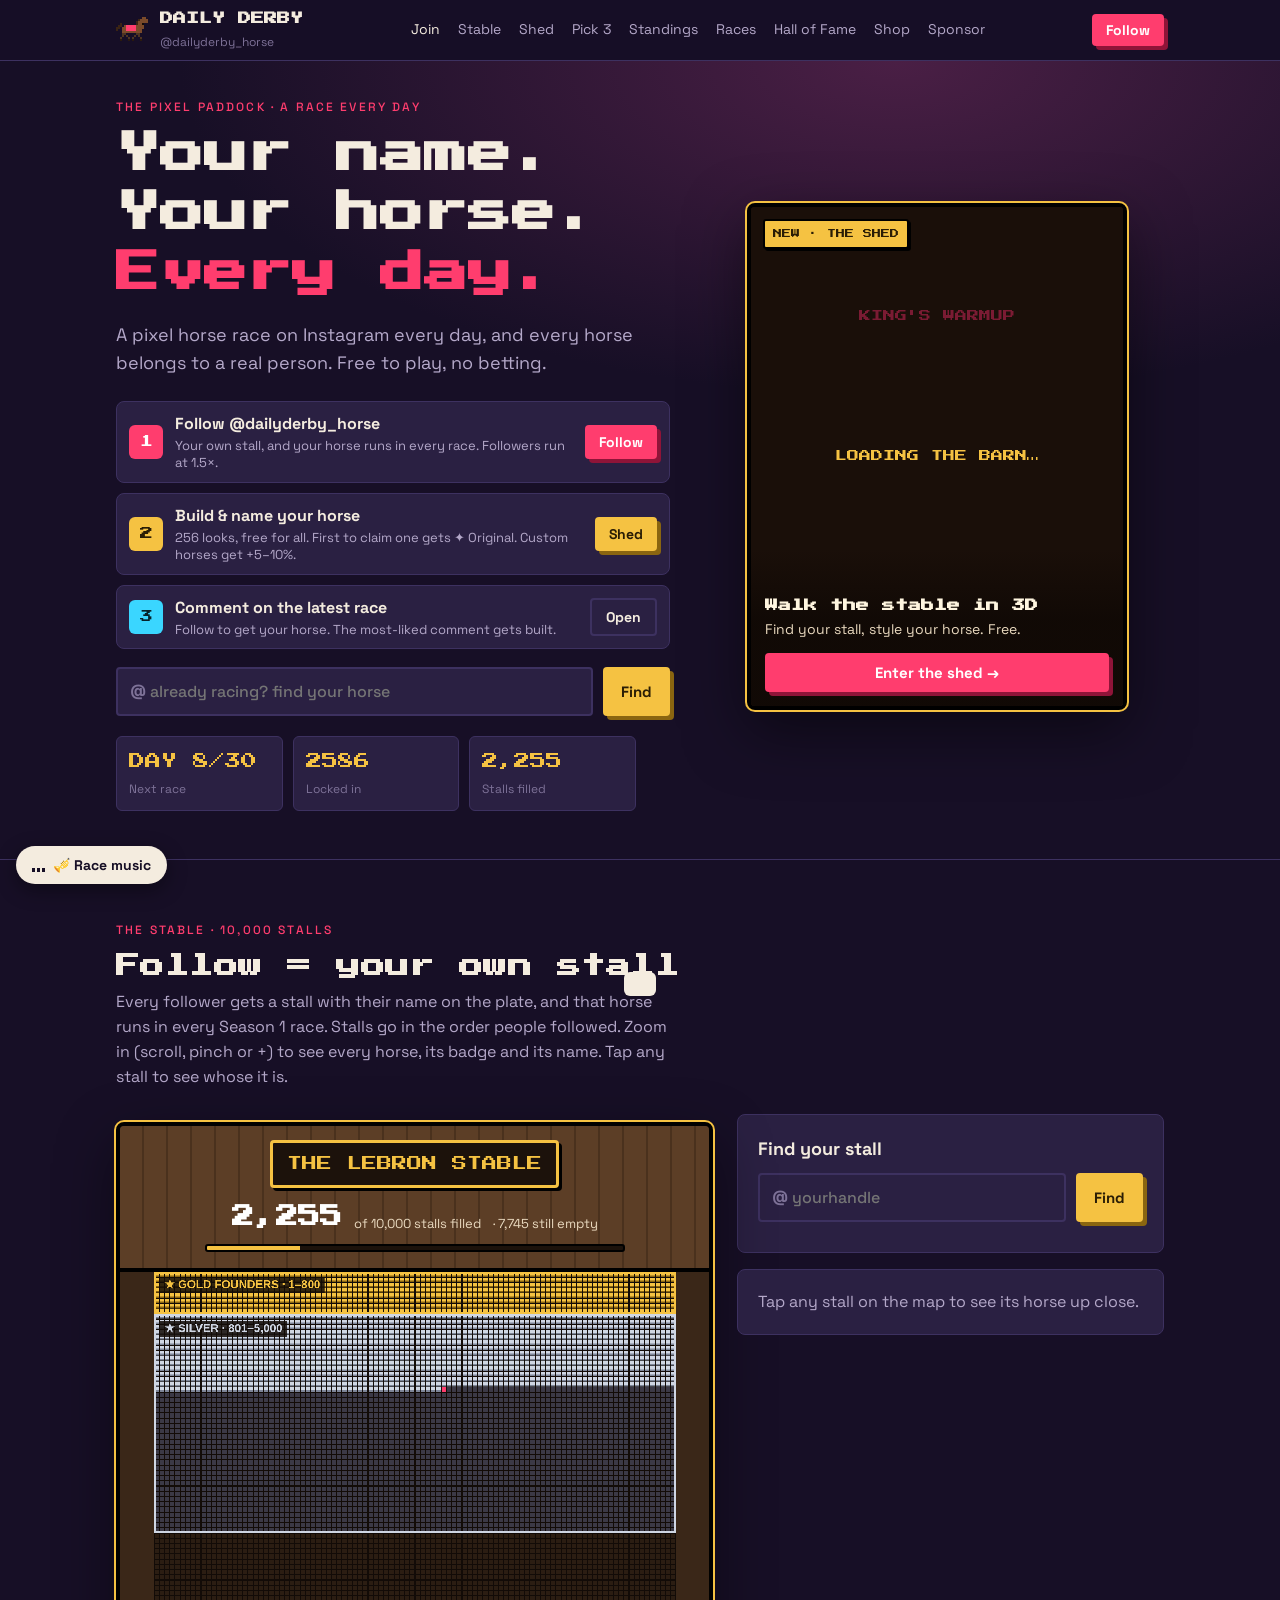
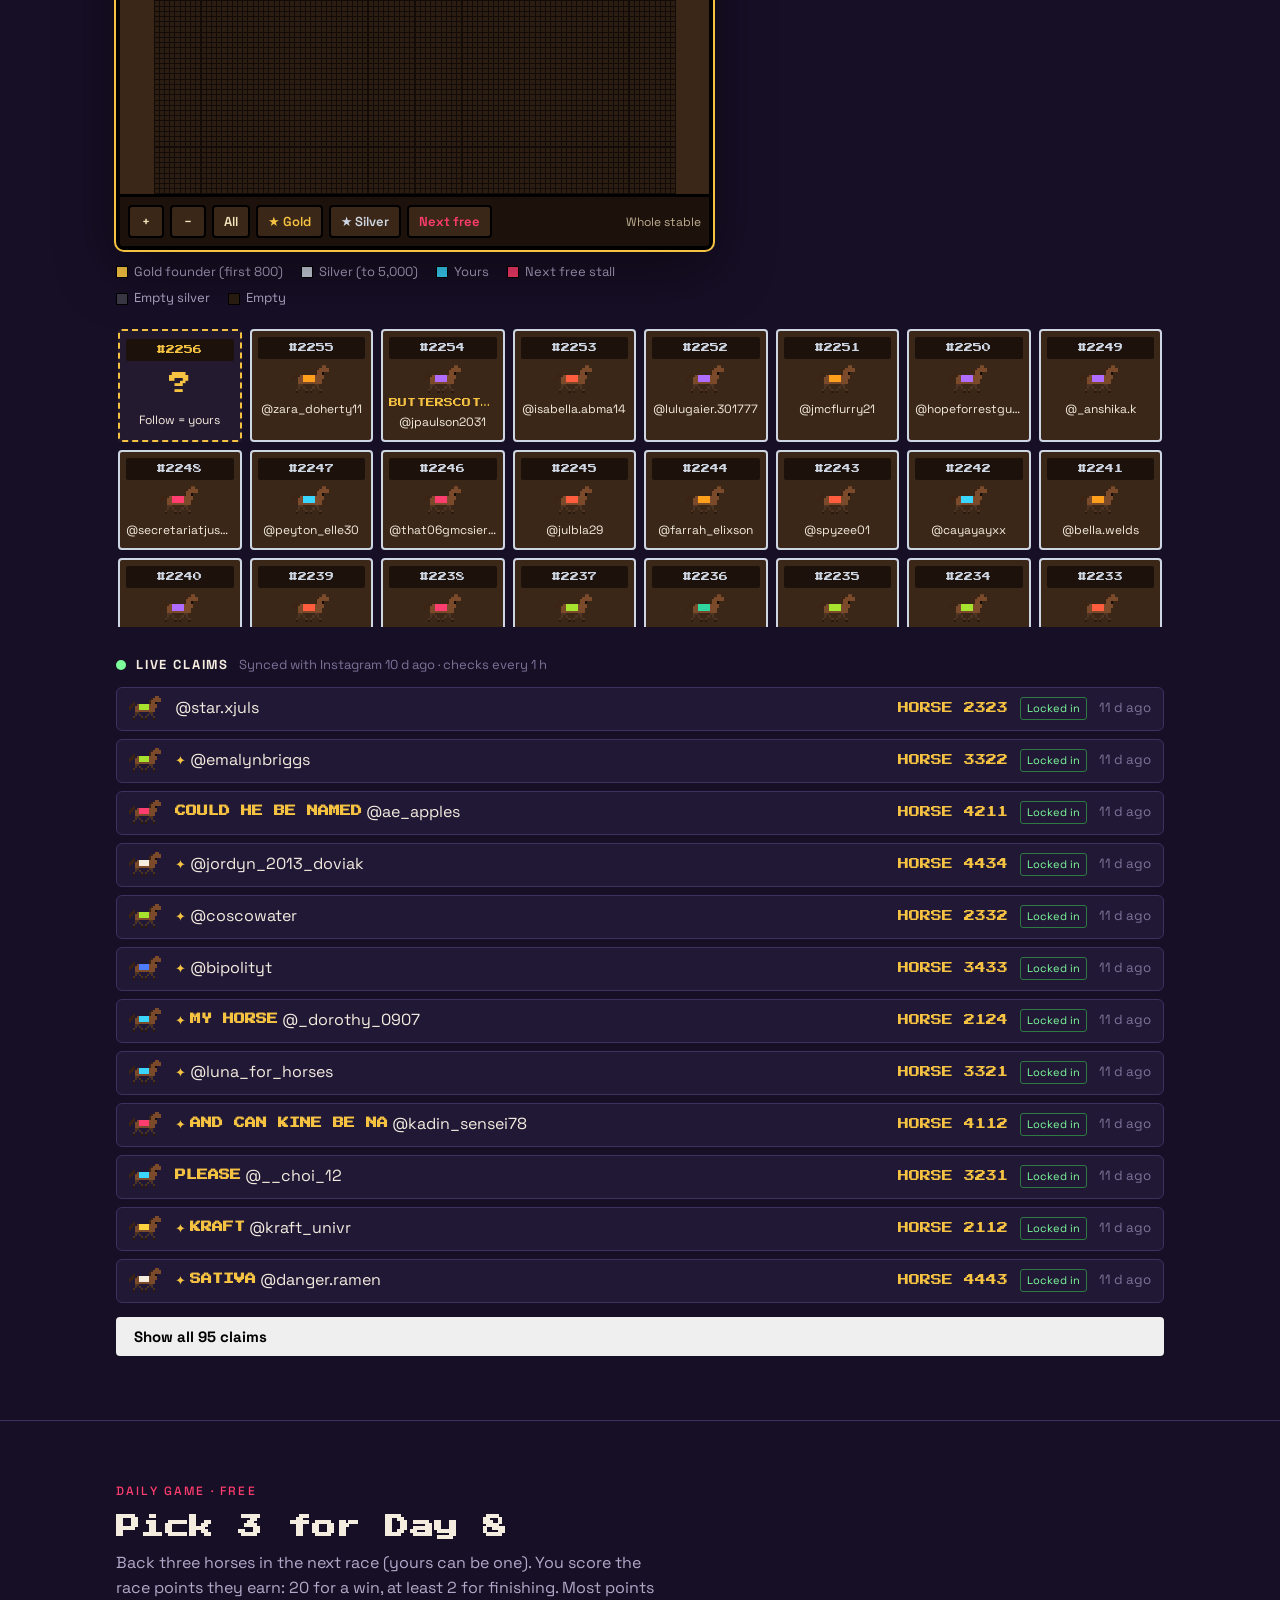
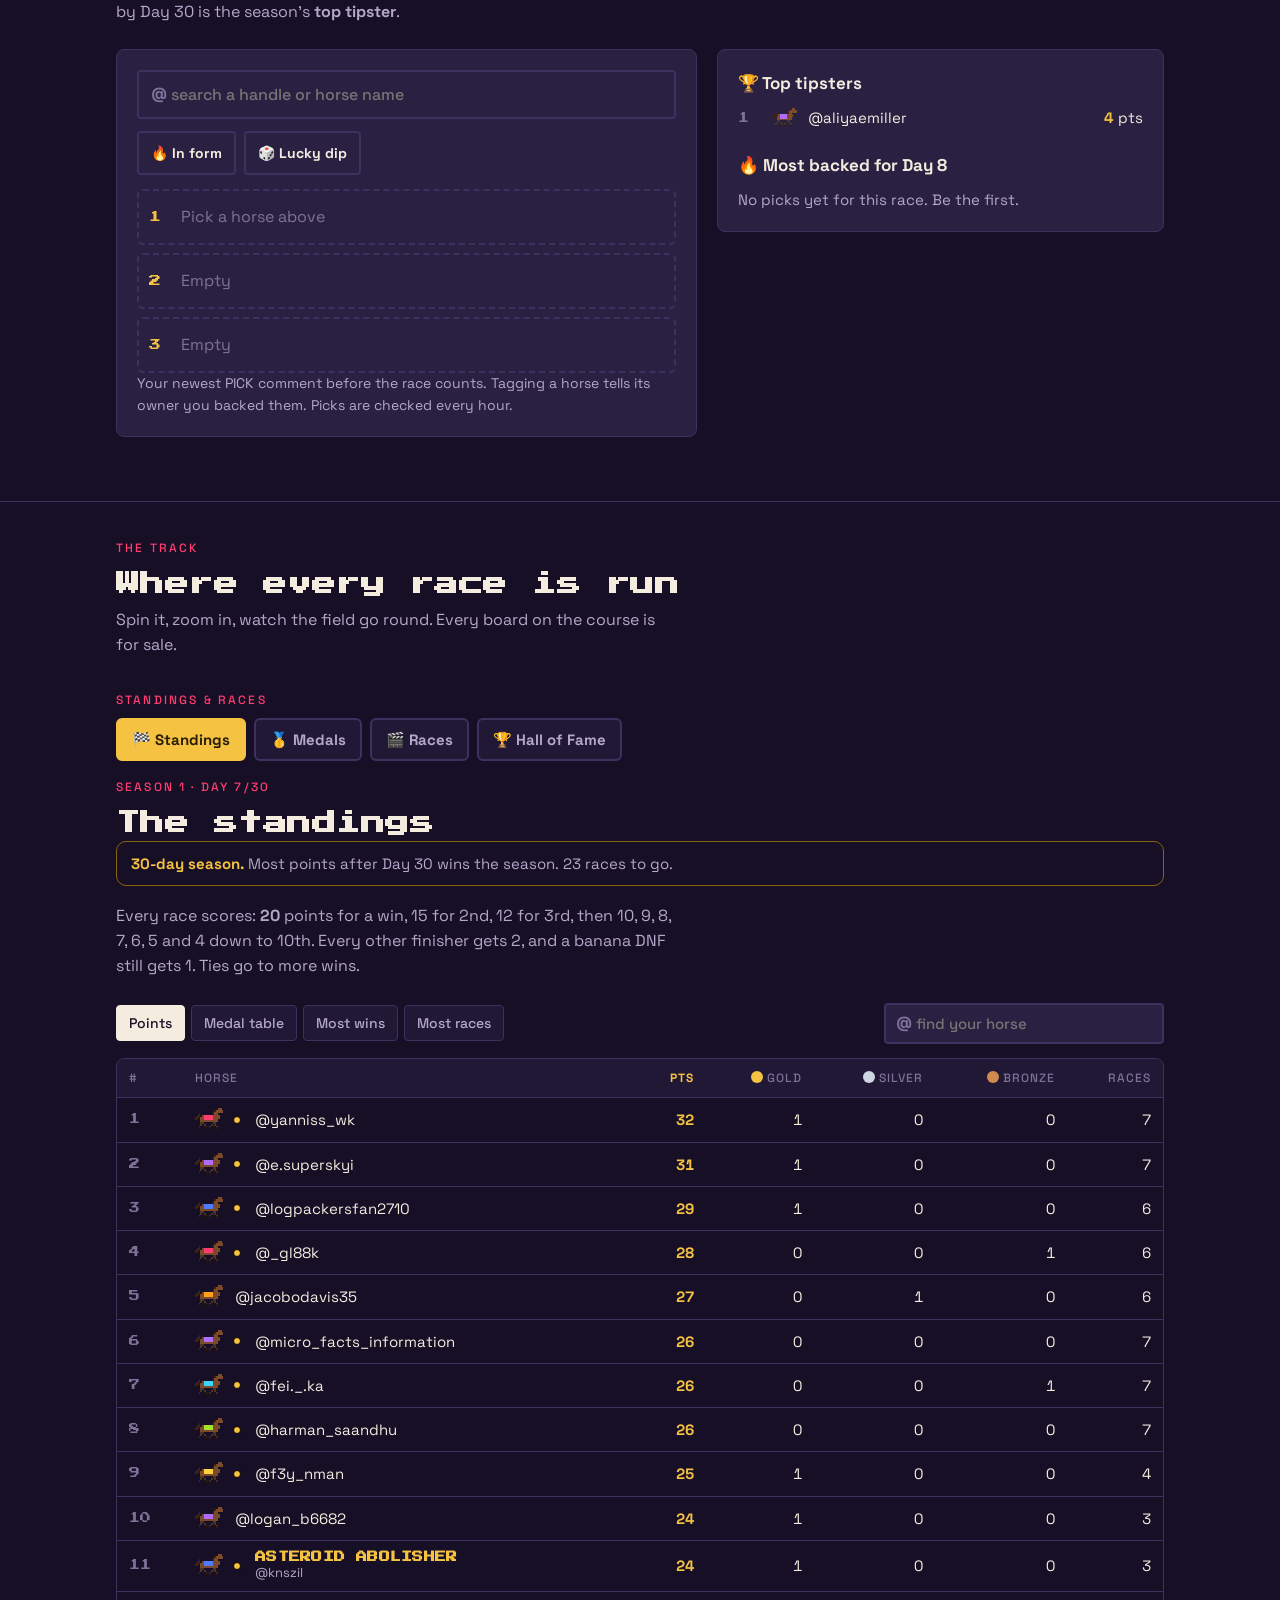
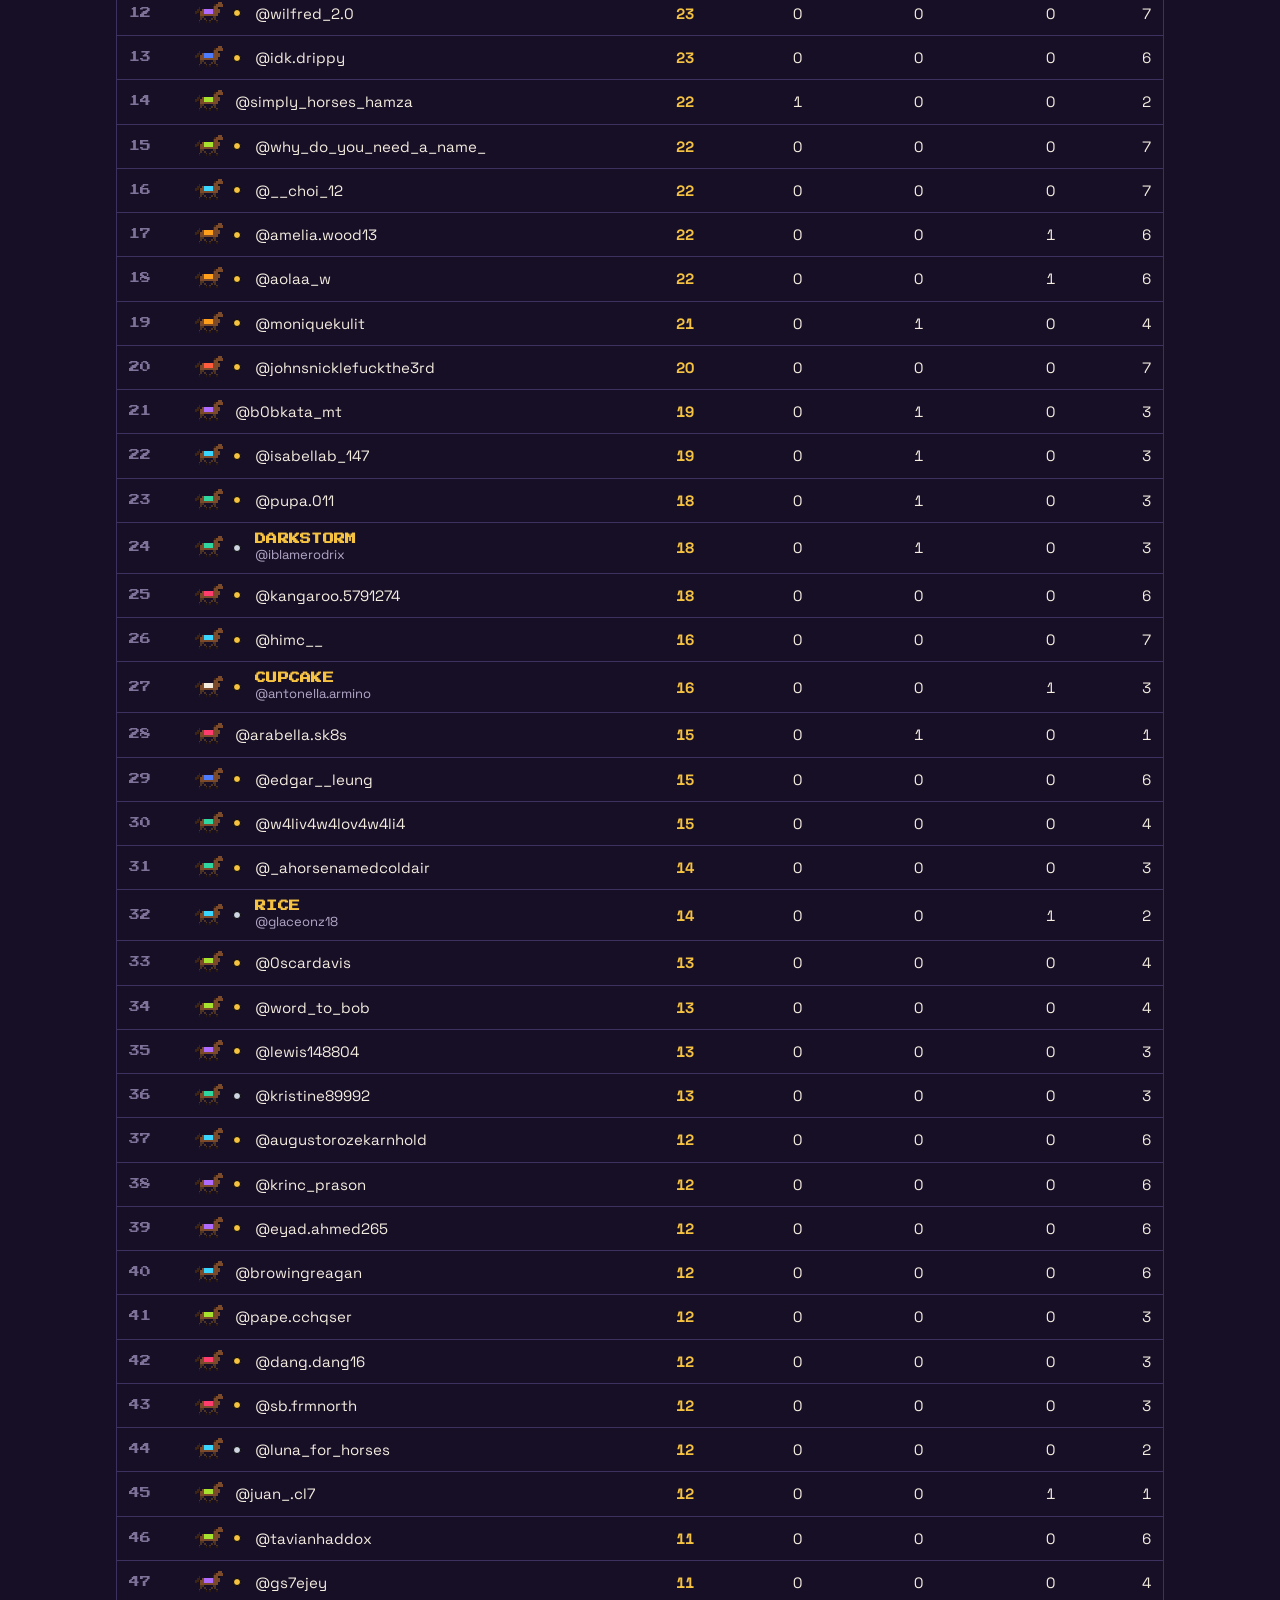
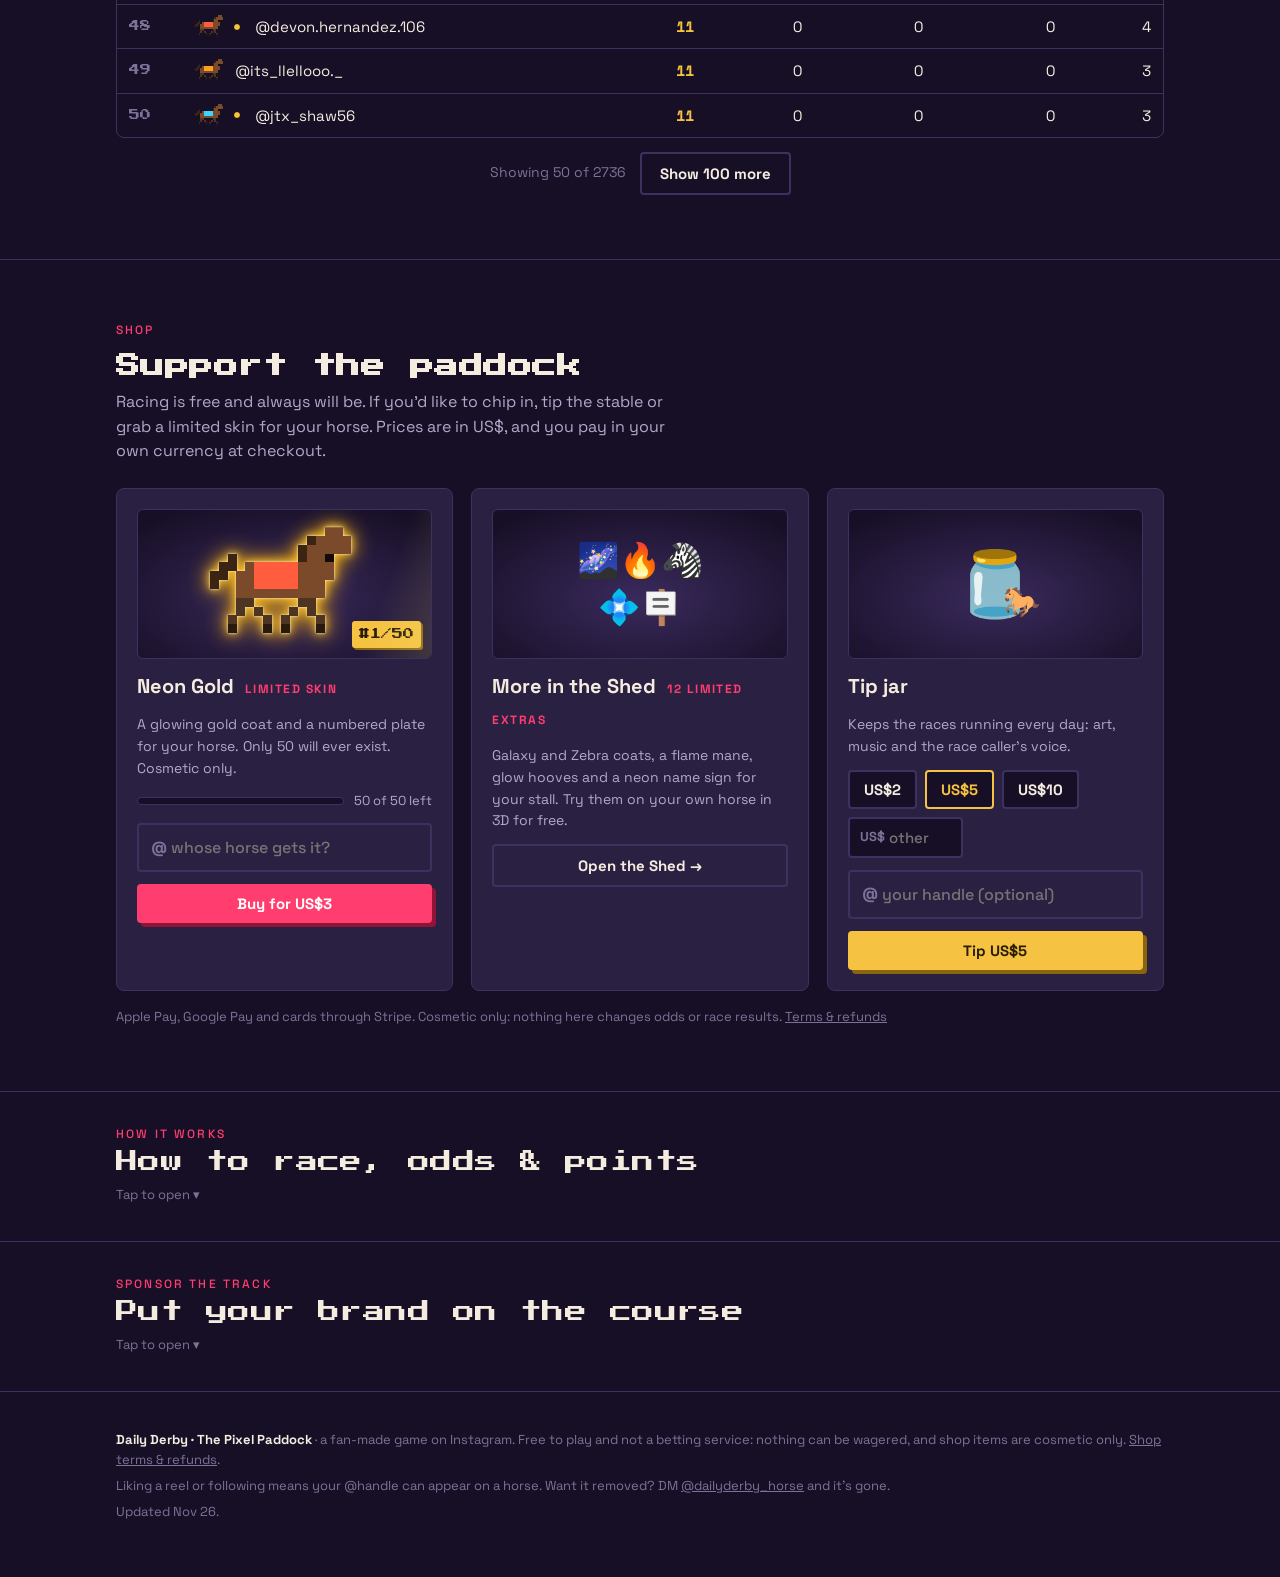
==== index.html @ c5de0ffd "Hero step 3: follow to get your horse, most-liked comment gets built Co-Authored-By: Claude Opus 5.5" ====
<!doctype html>
<html lang="en">
<head>
<meta charset="utf-8">
<meta name="viewport" content="width=device-width, initial-scale=1, viewport-fit=cover">
<title>Daily Derby · The Pixel Paddock</title>
<meta name="description" content="A pixel horse race every day on Instagram. Like the latest reel or follow, and a horse runs with your @name on it. Find your horse, see the rankings and the Hall of Fame.">
<meta property="og:title" content="Daily Derby · The Pixel Paddock">
<meta property="og:description" content="Your name. Your horse. A race every day.">
<meta property="og:type" content="website">
<meta property="og:site_name" content="Daily Derby">
<meta property="og:url" content="https://pixel69paddock.github.io/">
<meta property="og:image" content="https://pixel69paddock.github.io/assets/og-card.jpg">
<meta property="og:image:width" content="1200">
<meta property="og:image:height" content="630">
<meta property="og:image:alt" content="Daily Derby: your name, your horse, every day. A pixel racecourse at dusk.">
<meta name="twitter:card" content="summary_large_image">
<link rel="canonical" href="https://pixel69paddock.github.io/">
<link rel="icon" href="assets/favicon.svg" type="image/svg+xml">
<link rel="apple-touch-icon" href="assets/apple-touch-icon.png">
<meta name="theme-color" content="#170f26">
<link rel="preconnect" href="https://fonts.googleapis.com">
<link rel="preconnect" href="https://fonts.gstatic.com" crossorigin>
<script type="importmap">{"imports":{"three":"https://cdn.jsdelivr.net/npm/three@0.170.0/build/three.module.js","three/addons/":"https://cdn.jsdelivr.net/npm/three@0.170.0/examples/jsm/"}}</script>
<link href="https://fonts.googleapis.com/css2?family=Press+Start+2P&family=Space+Grotesk:wght@400;500;700&display=swap" rel="stylesheet">
<style>
  :root{
    --night:#170f26; --night-2:#211836; --panel:#2a2042; --line:#3d3160;
    --ink:#f4ecdf; --muted:#b4a8c9; --dim:#7e7298;
    --neon:#ff3d6e; --gold:#f5c242; --silver:#cfd6e3; --bronze:#d08a4e;
    --cyan:#3ad6ff; --turf:#2f6b3f; --sand:#c9a26a;
    --px:"Press Start 2P", ui-monospace, monospace;
    --sans:"Space Grotesk", system-ui, -apple-system, Segoe UI, sans-serif;
  }
  *{box-sizing:border-box}
  html{scroll-behavior:smooth}
  body{margin:0;background:var(--night);color:var(--ink);font:16px/1.55 var(--sans);-webkit-font-smoothing:antialiased;overflow-x:hidden}
  img{max-width:100%;height:auto;display:block;image-rendering:pixelated}
  a{color:inherit}
  .wrap{max-width:1080px;margin:0 auto;padding:0 16px}
  .px{font-family:var(--px);letter-spacing:.02em;line-height:1.5}
  h2.px{font-size:clamp(16px,3.6vw,24px);margin:0 0 6px}
  .kicker{font:500 12px/1 var(--sans);letter-spacing:.18em;text-transform:uppercase;color:var(--neon);margin:0 0 12px}
  .sub{color:var(--muted);margin:0 0 24px;max-width:56ch}
  section{padding:64px 0;border-top:1px solid var(--line)}
  .btn{display:inline-flex;align-items:center;gap:8px;border:0;border-radius:4px;padding:12px 18px;font:700 15px/1 var(--sans);text-decoration:none;cursor:pointer;transition:transform .08s, box-shadow .08s}
  .btn:active{transform:translate(2px,2px);box-shadow:none !important}
  .btn-neon{background:var(--neon);color:#fff;box-shadow:4px 4px 0 #8f1438}
  .btn-ghost{background:transparent;color:var(--ink);border:2px solid var(--line)}
  .btn-gold{background:var(--gold);color:#2a1d05;box-shadow:4px 4px 0 #8a6510}
  :focus-visible{outline:3px solid var(--cyan);outline-offset:2px}

  /* header */
  header.top{position:sticky;top:0;z-index:20;background:rgba(23,15,38,.92);backdrop-filter:blur(8px);border-bottom:1px solid var(--line)}
  header.top .wrap{display:flex;align-items:center;justify-content:space-between;height:60px;gap:12px}
  .brand{display:flex;align-items:center;gap:10px;text-decoration:none}
  .brand b{font-family:var(--px);font-size:13px}
  .brand small{display:block;color:var(--dim);font-size:12px}
  nav.links{display:flex;gap:18px;font-size:14px}
  nav.links a{text-decoration:none;color:var(--muted)}
  nav.links a:hover{color:var(--ink)}
  nav.links a[aria-current="true"]{color:var(--ink)}
  section{scroll-margin-top:72px}
  @media (max-width:760px){
    header.top .wrap{flex-wrap:wrap;height:auto;padding-top:8px;row-gap:0}
    header.top .brand{height:44px}
    nav.links{order:3;width:calc(100% + 32px);margin:0 -16px;padding:4px 16px 10px;gap:8px;overflow-x:auto;scrollbar-width:none;-webkit-overflow-scrolling:touch;scroll-padding:0 16px;-webkit-mask-image:linear-gradient(90deg,#000 88%,transparent);mask-image:linear-gradient(90deg,#000 88%,transparent)}
    nav.links::-webkit-scrollbar{display:none}
    nav.links a{flex:none;font-size:13px;font-weight:500;padding:7px 13px;border:1px solid var(--line);border-radius:999px;background:var(--panel);color:var(--muted)}
    nav.links a[aria-current="true"]{background:var(--neon);border-color:var(--neon);color:#fff}
    section{scroll-margin-top:112px}
  }

  /* hero */
  .hero{padding:40px 0 56px;border-top:0;background:radial-gradient(80% 60% at 70% 0%,#4a1f45 0%,transparent 70%)}
  .hero .grid{display:grid;grid-template-columns:1.1fr .9fr;gap:40px;align-items:center}
  @media (max-width:820px){.hero .grid{grid-template-columns:1fr}}
  .hero h1{font-family:var(--px);font-size:clamp(24px,5.4vw,44px);line-height:1.35;margin:0 0 18px}
  .hero h1 em{font-style:normal;color:var(--neon)}
  .hero p.lede{font-size:18px;color:var(--muted);max-width:44ch;margin:0 0 24px}
  .cta-row{display:flex;flex-wrap:wrap;gap:12px}
  .status{display:grid;grid-template-columns:repeat(3,1fr);gap:10px;margin-top:28px;max-width:520px}
  .stat{background:var(--panel);border:1px solid var(--line);border-radius:6px;padding:12px}
  .stat .v{font-family:var(--px);font-size:16px;color:var(--gold)}
  .stat .k{font-size:12px;color:var(--dim);margin-top:6px}
  .hero-art{position:relative;border:4px solid #000;border-radius:8px;overflow:hidden;box-shadow:0 0 0 2px var(--neon),0 20px 60px rgba(0,0,0,.5);max-width:380px;justify-self:center;width:100%;aspect-ratio:3/4}
  .hero-art .scene{position:absolute;left:0;top:-16%;width:100%;aspect-ratio:9/16}
  .hero-art img{width:100%;height:100%}
  .hero-art .board{position:absolute;left:26.4%;top:19%;width:47.2%;height:5.7%;display:flex;align-items:center;justify-content:center;font-family:var(--px);font-size:clamp(8px,1.3vw,12px);color:#7a1b33;text-align:center;padding:0 4px}
  @media (max-width:820px){.hero-art{max-width:340px}}
  /* hero: live 3D shed card (shed.html?embed=1 in an iframe; the whole card is the link) */
  .hero-shed{display:block;text-decoration:none;color:var(--ink);background:#1a0f09;box-shadow:0 0 0 2px var(--gold),0 20px 60px rgba(0,0,0,.5)}
  .hero-shed iframe{position:absolute;inset:0;width:100%;height:100%;border:0;pointer-events:none;display:block;opacity:0;transition:opacity .6s}
  .hero-shed iframe.on{opacity:1}
  .hero-shed .hs-poster{position:absolute;inset:0;width:100%;height:100%;object-fit:cover;display:block}
  .hero-shed .hs-chip{position:absolute;left:12px;top:12px;background:var(--gold);color:#2a1d05;font-family:var(--px);font-size:9px;padding:6px 8px;border:2px solid #000;border-radius:3px;box-shadow:2px 2px 0 #000}
  .hero-shed .hs-foot{position:absolute;left:0;right:0;bottom:0;padding:48px 14px 14px;background:linear-gradient(transparent,rgba(16,9,5,.92) 45%);display:flex;flex-direction:column;gap:4px}
  .hero-shed .hs-foot b{font-family:var(--px);font-size:13px;line-height:1.4;color:#fff6e0}
  .hero-shed .hs-foot small{color:#e9d9bf;font-size:14px}
  .hero-shed .hs-foot .btn{margin-top:8px;justify-content:center}
  .hero-shed:hover .hs-foot .btn{filter:brightness(1.1)}
  @media (max-width:820px){
    .hero .grid{gap:0}
    .hero .grid > div:first-child{display:contents}
    .hero .grid > div:first-child > *{order:3}
    .hero .grid > div:first-child > .kicker,.hero .grid > div:first-child > h1,.hero .grid > div:first-child > .lede{order:1}
    .hero-shed{order:2;margin:0 auto 24px;aspect-ratio:4/5}
  }

  /* pick 3 */
  .pk-grid{display:grid;grid-template-columns:minmax(0,1.3fr) minmax(0,1fr);gap:20px;align-items:start}
  @media (max-width:820px){.pk-grid{grid-template-columns:minmax(0,1fr)}}
  .pk-sugg{display:grid;grid-template-columns:minmax(0,1fr);gap:6px;margin-top:10px}
  .pk-sugg:empty{display:none}
  .pk-opt{display:flex;align-items:center;gap:10px;width:100%;text-align:left;background:var(--night-2);border:1px solid var(--line);border-radius:6px;padding:8px 10px;color:var(--ink);font:500 15px var(--sans);cursor:pointer;min-height:48px}
  .pk-opt:hover,.pk-opt:focus-visible{border-color:var(--cyan);outline:none}
  .pk-opt .nm{flex:1;min-width:0;display:flex;flex-direction:column;overflow:hidden}
  .pk-opt .nm b{font-family:var(--px);font-size:11px;color:var(--gold);white-space:nowrap;overflow:hidden;text-overflow:ellipsis}
  .pk-opt .nm small,.pk-opt .nm span{white-space:nowrap;overflow:hidden;text-overflow:ellipsis}
  .pk-opt .pts{color:var(--muted);font-size:13px;white-space:nowrap}
  .pk-quick{display:flex;flex-wrap:wrap;gap:8px;margin:12px 0 4px}
  .pk-quick .btn{padding:10px 12px;font-size:14px;min-height:44px}
  .pk-quick [hidden]{display:none}
  .pk-slots{list-style:none;padding:0;margin:14px 0 0;display:grid;grid-template-columns:minmax(0,1fr);gap:8px}
  .pk-slot{display:flex;align-items:center;gap:10px;border:2px dashed var(--line);border-radius:6px;padding:8px 10px;min-height:56px;color:var(--dim)}
  .pk-slot.full{border-style:solid;border-color:var(--gold);color:var(--ink);background:rgba(245,194,66,.06)}
  .pk-slot .n{font-family:var(--px);font-size:12px;color:var(--gold);width:22px}
  .pk-slot .nm{flex:1;min-width:0;overflow:hidden;text-overflow:ellipsis;white-space:nowrap}
  .pk-slot .x{background:none;border:0;color:var(--muted);font-size:22px;cursor:pointer;width:44px;height:44px}
  .pk-out{margin-top:16px}
  .pk-out[hidden],.pk-mine[hidden]{display:none}
  .pk-code{font-family:var(--px);font-size:13px;line-height:1.8;color:var(--ink);background:var(--night);border:2px solid var(--gold);border-radius:6px;padding:12px;margin:8px 0 12px;overflow-wrap:anywhere}
  .pk-rules{margin-top:16px;font-size:13px}
  .pk-mine{margin-top:10px;color:var(--gold)}
  .pk-board h3{margin:0 0 10px;font-size:17px}
  .pk-board h3 + .pk-list + h3{margin-top:22px}
  .pk-list{list-style:none;padding:0;margin:0;display:grid;grid-template-columns:minmax(0,1fr);gap:6px}
  .pk-list li{display:flex;align-items:center;gap:10px;font-size:15px}
  .pk-list li .r{font-family:var(--px);font-size:11px;color:var(--dim);width:24px}
  .pk-list li .nm{flex:1;min-width:0;overflow:hidden;text-overflow:ellipsis;white-space:nowrap}
  .pk-list li b{color:var(--gold)}
  .pk-list .none{color:var(--muted)}
  /* find */
  .finder{display:flex;gap:10px;max-width:560px}
  .finder .field{flex:1;display:flex;align-items:center;background:var(--panel);border:2px solid var(--line);border-radius:4px;padding:0 12px}
  .finder .field span{color:var(--dim);font-weight:700}
  .finder input{flex:1;min-width:0;background:transparent;border:0;color:var(--ink);font:500 16px var(--sans);padding:12px 4px;outline:none}
  .finder .field:focus-within{border-color:var(--cyan)}
  #findResult{margin-top:20px}
  .card{background:var(--panel);border:1px solid var(--line);border-radius:8px;padding:20px}
  .horse-card{display:grid;grid-template-columns:auto 1fr;gap:20px;align-items:center;max-width:640px}
  .horse-card h3{margin:0 0 4px;font-size:20px}
  .share-row{display:flex;flex-wrap:wrap;gap:10px;margin-top:14px}
  .share-row .btn{padding:10px 14px;font-size:14px;min-height:44px}
  /* horse builder */
  .builder{display:grid;grid-template-columns:minmax(0,.9fr) minmax(0,1.1fr);gap:28px;align-items:start}
  @media (max-width:820px){.builder{grid-template-columns:1fr}}
  .stall{background:linear-gradient(#2a2042,#211836);border:1px solid var(--line);border-radius:8px;padding:24px;text-align:center;position:sticky;top:76px}
  @media (max-width:820px){.stall{position:static}}
  .stall .pen{background:repeating-linear-gradient(90deg,#3a2c1c 0 6px,#33261a 6px 12px);border:4px solid #5a4126;border-radius:4px;padding:22px 10px 10px;display:flex;justify-content:center}
  .stall .pen svg{width:min(240px,70%);height:auto}
  .code{font-family:var(--px);font-size:clamp(16px,4vw,22px);margin:18px 0 4px;color:var(--gold)}
  .code-note{color:var(--muted);font-size:14px;margin:0}
  .taken-note{font-size:14px;margin:8px 0 0;min-height:1.4em}
  .part{margin:0 0 18px}
  .part h3{font:700 13px/1 var(--sans);letter-spacing:.14em;text-transform:uppercase;color:var(--muted);margin:0 0 10px}
  .opts{display:grid;grid-template-columns:repeat(4,minmax(0,1fr));gap:8px}
  .opt{display:flex;flex-direction:column;align-items:center;gap:6px;background:var(--night-2);border:2px solid var(--line);border-radius:6px;padding:10px 4px;color:var(--ink);font:500 13px/1.2 var(--sans);cursor:pointer}
  .opt[aria-pressed="true"]{border-color:var(--gold);box-shadow:0 0 0 2px rgba(245,194,66,.25)}
  .opt .sw{width:28px;height:28px;border-radius:4px;border:2px solid #120b06;display:block}
  .builder .finder{margin:0 0 20px}
  .save-row{display:flex;flex-wrap:wrap;gap:12px;align-items:center;margin-top:8px}
  .claim{margin-top:18px;display:none}
  .claim.show{display:block}
  .claim ol{margin:10px 0 0;padding-left:20px;color:var(--muted)}
  .claim li{margin:6px 0}
  .claim b.c{font-family:var(--px);font-size:13px;color:var(--gold)}
  .live{margin-top:28px}
  .live-head{display:flex;flex-wrap:wrap;align-items:center;gap:10px;margin:0 0 12px}
  .live-head h3{font:700 13px/1 var(--sans);letter-spacing:.14em;text-transform:uppercase;margin:0}
  .dot{width:10px;height:10px;border-radius:50%;background:#7dff9c;box-shadow:0 0 0 0 rgba(125,255,156,.6);animation:pulse 2s infinite}
  @keyframes pulse{0%{box-shadow:0 0 0 0 rgba(125,255,156,.6)}70%{box-shadow:0 0 0 10px rgba(125,255,156,0)}100%{box-shadow:0 0 0 0 rgba(125,255,156,0)}}
  @media (prefers-reduced-motion:reduce){.dot{animation:none}}
  .live-head small{color:var(--dim);font-size:13px}
  .feed{display:grid;gap:8px}
  .claim-row{display:flex;align-items:center;gap:12px;background:var(--night-2);border:1px solid var(--line);border-radius:6px;padding:8px 12px;min-width:0}
  .claim-row .who{flex:1;min-width:0;overflow:hidden;text-overflow:ellipsis;white-space:nowrap}
  .claim-row .code{font-family:var(--px);font-size:11px;color:var(--gold);margin:0;white-space:nowrap}
  .claim-row small{color:var(--dim);white-space:nowrap}
  .tag-s{font-size:11px;padding:2px 6px;border-radius:3px;border:1px solid var(--line);color:var(--muted);white-space:nowrap}
  .tag-s.ok{color:#7dff9c;border-color:#2f7a43}
  .tag-s.no{color:var(--neon);border-color:#8f1438}
  .mine{margin:0 0 14px;padding:14px;border-radius:6px;border:1px solid var(--line);background:var(--night-2);display:none;gap:14px;align-items:center}
  .mine.show{display:flex}
  .mine svg{flex:none;width:84px;height:auto}
  .mine .txt{min-width:0}
  .mine small{display:block;color:var(--dim);margin-top:4px}
  .mine.flash{animation:flash .9s ease-out}
  @keyframes flash{from{border-color:var(--gold);box-shadow:0 0 0 3px rgba(245,194,66,.35)}to{border-color:var(--line);box-shadow:none}}
  @media (max-width:520px){.claim-row small.when{display:none}}
  .btn[disabled]{opacity:.45;cursor:not-allowed;box-shadow:none}
  .medal-days{display:flex;flex-wrap:wrap;gap:6px;margin-top:4px}
  .medal-days span{font-size:12px;color:var(--muted);white-space:nowrap}
  td.tot{font-weight:700}
  td.pts,th.pts{color:var(--gold);font-weight:700}
  .chips{display:flex;flex-wrap:wrap;gap:8px;margin-top:10px}
  .chip{font-size:12px;padding:4px 8px;border-radius:3px;background:var(--night-2);border:1px solid var(--line);color:var(--muted)}
  .chip.debut{color:var(--cyan);border-color:var(--cyan)}
  .chip.in{color:#7dff9c;border-color:#2f7a43}
  .empty{color:var(--muted);border:2px dashed var(--line);border-radius:8px;padding:20px;max-width:640px}
  .empty strong{color:var(--ink)}

  /* leaderboard */
  .tabs{display:flex;gap:6px;margin-bottom:14px;flex-wrap:wrap}
  .tab{background:var(--night-2);border:1px solid var(--line);color:var(--muted);padding:8px 12px;border-radius:4px;font:500 14px var(--sans);cursor:pointer}
  .tab[aria-selected="true"]{background:var(--ink);color:var(--night);border-color:var(--ink)}
  .table-wrap{overflow-x:auto;border:1px solid var(--line);border-radius:8px}
  table{width:100%;border-collapse:collapse;font-size:15px;min-width:460px}
  th,td{padding:10px 12px;text-align:left;border-bottom:1px solid var(--line)}
  th{font-size:12px;letter-spacing:.08em;text-transform:uppercase;color:var(--dim);font-weight:500;background:var(--night-2)}
  td.num,th.num{text-align:right;font-variant-numeric:tabular-nums}
  tr:last-child td{border-bottom:0}
  td .who{display:flex;align-items:center;gap:10px}
  .rank{font-family:var(--px);font-size:11px;color:var(--dim)}
  @media (max-width:560px){
    table{min-width:0;font-size:14px}
    th,td{padding:9px 6px}
    th .lbl{display:none}
    td .who svg{display:none}
    td .who{word-break:break-all}
    .race .full-res table,.my-races table{table-layout:fixed}
    .race .full-res th:nth-child(1),.race .full-res td:nth-child(1){width:68px}
    .race .full-res th:nth-child(3),.race .full-res td:nth-child(3){width:58px}
    .race .full-res th:nth-child(4),.race .full-res td:nth-child(4){width:42px}
    .race .full-res td .who{word-break:normal;min-width:0}
    .race .full-res td .who,.race .full-res td .who .nm b,.race .full-res td .who .nm small{display:block;overflow:hidden;text-overflow:ellipsis;white-space:nowrap}
  }
  .m{display:inline-block;width:12px;height:12px;border-radius:50%;vertical-align:-1px;margin-right:4px}
  .m.g{background:var(--gold)} .m.s{background:var(--silver)} .m.b{background:var(--bronze)}

  /* history */
  .races{display:grid;gap:12px}
  .race{display:grid;grid-template-columns:auto 1fr auto;gap:16px;align-items:center}
  .race .day{font-family:var(--px);font-size:12px;background:var(--night);border:2px solid var(--neon);color:var(--neon);padding:10px;border-radius:4px;text-align:center;min-width:70px}
  .race h3{margin:0;font-size:17px}
  .race p{margin:4px 0 0;color:var(--muted);font-size:14px}
  .podium{display:flex;gap:10px;flex-wrap:wrap;margin-top:8px;font-size:14px}
  .full-res{margin-top:10px}
  .full-res summary{cursor:pointer;color:var(--neon);font-size:14px;font-weight:700}
  .full-res .table-wrap{max-height:420px;overflow:auto}
  .my-races{grid-column:1/-1}
  .my-races h4{margin:0 0 8px;font-size:15px;color:var(--gold)}
  .race > div{min-width:0}
  @media (max-width:560px){.race{grid-template-columns:1fr;gap:10px}.race .day{justify-self:start;min-width:0;padding:6px 10px;font-size:11px}.race .day br{display:none}.race .go{justify-self:start}}

  /* hall of fame */
  .hof{background:radial-gradient(60% 90% at 50% 0%,rgba(255,236,190,.13) 0%,transparent 70%),repeating-linear-gradient(0deg,#1d1630 0 38px,#171126 38px 40px),#1a1428;border-radius:8px;padding:28px 16px;border:1px solid var(--line)}
  .frames{display:grid;grid-template-columns:repeat(6,minmax(0,1fr));gap:16px}
  @media (max-width:760px){.frames{grid-template-columns:repeat(3,minmax(0,1fr));gap:10px}}
  .frame svg{max-width:100%;height:auto}
  .frame{min-width:0;aspect-ratio:1;border:6px solid #a7802f;box-shadow:inset 0 0 0 2px #5c4313,4px 4px 0 #0b0712;background:#1a1226;display:flex;flex-direction:column;align-items:center;justify-content:center;text-align:center;padding:8px;gap:6px}
  .frame .d{font-family:var(--px);font-size:9px;color:var(--dim)}
  .frame .n{font-weight:700;font-size:14px;word-break:break-all}
  .frame.won{border-color:var(--gold)}
  .frame.vacant .n{color:var(--dim);font-weight:500;font-size:13px}
  .hof-plaque{margin:0 auto 22px;max-width:max-content;text-align:center}
  .hof-plaque .px{color:var(--gold);border:3px solid var(--gold);padding:10px 14px;font-size:clamp(12px,2.4vw,16px);background:#140e20}
  .hof-plaque p{color:var(--muted);font-size:13px;margin:10px 0 0}

  /* sponsor */
  .sponsor-grid{display:grid;grid-template-columns:1fr minmax(0,380px);gap:24px;align-items:start;margin-top:20px}
  @media (max-width:820px){.sponsor-grid{grid-template-columns:1fr}.spot-panel{order:-1}}
  .reach{display:grid;grid-template-columns:repeat(4,1fr);gap:10px;margin:0 0 16px}
  @media (max-width:640px){.reach{grid-template-columns:repeat(2,1fr)}}
  .s3d{position:relative;border:4px solid #000;border-radius:8px;overflow:hidden;aspect-ratio:16/9;background:#1d1430;box-shadow:0 0 0 2px var(--line)}
  @media (max-width:640px){.s3d{aspect-ratio:4/5}}
  .s3d canvas{display:block;width:100%;height:100%;cursor:grab}
  .s3d-load{position:absolute;inset:0;display:grid;place-items:center;margin:0;color:var(--dim);font-family:var(--px);font-size:11px}
  .s3d.ready .s3d-load{display:none}
  .s3d-hud{position:absolute;left:10px;top:10px;display:flex;flex-wrap:wrap;gap:6px;z-index:2}
  .s3d-hud button{font:700 12px/1 var(--sans);color:var(--ink);background:rgba(23,15,38,.82);border:1px solid var(--line);border-radius:4px;padding:8px 10px;cursor:pointer}
  .s3d-hud button[aria-pressed="true"]{border-color:var(--neon);color:#fff;background:rgba(255,61,110,.35)}
  .s3d-help{position:absolute;right:10px;bottom:10px;margin:0;font-size:12px;color:var(--muted);background:rgba(23,15,38,.75);padding:6px 8px;border-radius:4px;pointer-events:none}
  .s3d-tip{position:absolute;z-index:3;pointer-events:none;background:var(--night);border:1px solid var(--neon);border-radius:4px;padding:6px 8px;font-size:13px;white-space:nowrap;transform:translate(-50%,-130%);display:none}
  .s3d-tip b{display:block}
  .s3d-touch[hidden]{display:none}
  .s3d-pick{display:flex;align-items:center;justify-content:space-between;gap:12px;flex-wrap:wrap;margin-top:12px;padding:12px 14px;background:var(--panel);border:1px solid var(--neon);border-radius:6px}
  .s3d-pick[hidden]{display:none}
  .s3d-pick .btn{padding:10px 14px;font-size:14px;min-height:44px}
  @media (pointer:coarse){.s3d-hud button{min-height:40px;padding:10px 12px;font-size:13px}}
  .s3d-touch{position:absolute;left:50%;bottom:14px;transform:translateX(-50%);z-index:2;white-space:nowrap;font-size:13px;padding:10px 14px}
  .spot-panel h3{margin:0 0 4px;font-size:20px}
  .spot-panel .where{color:var(--muted);margin:0 0 14px;font-size:14px}
  .price-row{display:grid;grid-template-columns:1fr 1fr;gap:10px;margin-bottom:14px}
  .price-row > div{background:var(--night);border:1px solid var(--line);border-radius:6px;padding:10px}
  .price-row b{display:block;font-family:var(--px);font-size:15px;color:var(--gold)}
  .price-row small{color:var(--dim);font-size:12px}
  .price-row .best{border-color:#8a6510}
  .brand-row{display:flex;gap:8px;align-items:center;flex-wrap:wrap;margin-bottom:6px}
  .brand-row .field{flex:1;min-width:160px}
  .spot-row .tag{white-space:nowrap}
  .map{position:relative;border:4px solid #000;border-radius:8px;overflow:hidden;max-width:380px;margin:0 auto;width:100%;aspect-ratio:9/16;height:auto;align-self:start}
  .map img{position:absolute;inset:0;width:100%;height:100%;max-width:none;object-fit:cover}
  .spot{position:absolute;border:2px dashed var(--gold);background:rgba(245,194,66,.18);border-radius:2px;cursor:pointer;padding:0;animation:pulse 2.4s ease-in-out infinite}
  .spot.taken{border-style:solid;border-color:var(--cyan);background:rgba(58,214,255,.15);animation:none}
  .spot[aria-pressed="true"]{background:rgba(255,61,110,.45);border-color:var(--neon);border-style:solid;animation:none}
  @keyframes pulse{50%{background:rgba(245,194,66,.42)}}
  @media (prefers-reduced-motion:reduce){.spot{animation:none}html{scroll-behavior:auto}}
  .spots{display:grid;gap:10px}
  .spot-row{display:grid;grid-template-columns:1fr auto;gap:12px;align-items:center;background:var(--panel);border:1px solid var(--line);border-radius:6px;padding:12px 14px;cursor:pointer}
  .spot-row.sel{border-color:var(--neon);box-shadow:0 0 0 1px var(--neon)}
  .spot-row b{display:block}
  .spot-row small{color:var(--muted)}
  .tag{font-size:12px;font-weight:700;padding:4px 8px;border-radius:3px}
  .tag.open{background:#3b2f0e;color:var(--gold)}
  .tag.taken{background:#0f3340;color:var(--cyan)}
  .sponsor-cta{margin-top:18px;display:flex;flex-wrap:wrap;gap:12px;align-items:center}
  .sponsor-cta small{color:var(--dim)}
  .toast{position:fixed;left:50%;bottom:24px;transform:translateX(-50%) translateY(120px);background:var(--ink);color:var(--night);padding:12px 16px;border-radius:6px;font-weight:500;transition:transform .25s;z-index:50;max-width:calc(100% - 32px)}
  .toast.show{transform:translateX(-50%) translateY(0)}

  /* how */
  .season-line{margin:-6px 0 18px;padding:10px 14px;border:1px solid #8a6510;border-radius:10px;color:var(--muted);font-size:15px}
  .season-line b{color:var(--gold)}
  .steps{display:grid;grid-template-columns:repeat(4,1fr);gap:16px}
  @media (max-width:980px){.steps{grid-template-columns:repeat(2,minmax(0,1fr))}}
  @media (max-width:560px){.steps{grid-template-columns:1fr}}
  .soon{margin-top:20px;border-color:#8a6510}
  .soon b{color:var(--gold)}
  .step .n{font-family:var(--px);color:var(--neon);font-size:20px}
  .step h3{margin:10px 0 6px;font-size:18px}
  .step p{margin:0;color:var(--muted);font-size:15px}
  .odds{display:grid;grid-template-columns:repeat(3,1fr);gap:12px;margin-top:20px}
  @media (max-width:560px){.odds{grid-template-columns:1fr}}
  .odds .v{font-family:var(--px);font-size:18px;color:var(--cyan)}
  .odds p{margin:8px 0 0;color:var(--muted);font-size:14px}

  footer{border-top:1px solid var(--line);padding:32px 0 48px;color:var(--dim);font-size:13px}
  footer p{margin:6px 0}

  /* the stable: 10,000 stalls, one per follower */
  .barn{position:relative;margin-top:8px;background:#3a2718;border:4px solid #000;border-radius:8px;box-shadow:0 0 0 2px var(--gold),0 20px 60px rgba(0,0,0,.45);overflow:hidden}
  .barn-roof{background:repeating-linear-gradient(90deg,#5c3e26 0 22px,#4a311d 22px 24px);border-bottom:4px solid #000;padding:14px 12px 16px;text-align:center}
  .barn-sign{display:inline-block;background:#1c120b;border:3px solid var(--gold);border-radius:4px;padding:10px 14px;font-family:var(--px);font-size:clamp(10px,2.4vw,15px);color:var(--gold);line-height:1.5;box-shadow:3px 3px 0 #000}
  .barn-sign .q{color:var(--neon)}
  .barn-count{display:flex;flex-wrap:wrap;align-items:baseline;justify-content:center;gap:4px 12px;margin-top:12px;color:#e9d9bf;font-size:13px}
  .barn-count b{font-family:var(--px);font-size:clamp(14px,3.6vw,22px);color:#fff}
  .barn-bar{height:8px;background:#1c120b;border:2px solid #000;border-radius:3px;margin:10px auto 0;max-width:420px;overflow:hidden}
  .barn-bar i{display:block;height:100%;background:var(--gold);min-width:3px}
  .barn canvas{display:block;width:100%;height:auto;image-rendering:pixelated;cursor:crosshair;touch-action:manipulation}
  .stall-card{margin-top:16px}
  .stall-card .sc-empty{color:var(--muted);margin:0}
  .sc-top{display:flex;align-items:center;justify-content:space-between;gap:8px;margin-bottom:10px}
  .sc-no{font-family:var(--px);font-size:13px;color:var(--muted)}
  .sc-tier{font-weight:700;font-size:13px;padding:3px 10px;border-radius:999px;border:2px solid}
  .sc-tier.g{color:#2a1d05;background:var(--gold);border-color:#8a6510} .sc-tier.s{color:#2b2f3a;background:var(--silver);border-color:#7d8597} .sc-tier.e{color:var(--muted);border-color:var(--line)}
  .sc-pen{background:repeating-linear-gradient(90deg,#5c3e26 0 22px,#4a311d 22px 24px);border:4px solid #000;border-radius:6px;padding:18px 10px 10px;display:flex;justify-content:center;box-shadow:inset 0 0 0 3px var(--sc-rim,#5c3e26)}
  .sc-pen svg{width:100%;max-width:300px;height:auto;image-rendering:pixelated;filter:drop-shadow(0 6px 0 rgba(0,0,0,.35))}
  .sc-name{font-family:var(--px);font-size:clamp(16px,2.4vw,22px);color:var(--gold);margin:14px 0 2px;word-break:break-word}
  .sc-handle{color:var(--ink);font-weight:600}
  .sc-facts{display:flex;flex-wrap:wrap;gap:6px 14px;color:var(--muted);font-size:13px;margin-top:10px}
  .sc-facts b{color:var(--ink)}
  @media (min-width:900px){.stall-card{position:sticky;top:90px}}
  .orig{color:var(--gold);font-size:13px}
  .barn-zoom{display:flex;flex-wrap:wrap;align-items:center;gap:6px;padding:8px;background:#1c120b;border-top:3px solid #000}
  .barn-zoom button{background:#3a2718;color:#f4e4bc;border:2px solid #000;border-radius:4px;font:600 13px var(--sans);padding:6px 10px;cursor:pointer;min-width:36px}
  .barn-zoom button:hover{background:#5c3e26}
  .barn-zoom #barnGold{color:var(--gold)} .barn-zoom #barnSilver{color:var(--silver)} .barn-zoom #barnNext{color:var(--neon)}
  .barn-zoom span{margin-left:auto;color:#bfae93;font-size:12px}
  .barn canvas{touch-action:none}
  .barn-tip{position:absolute;pointer-events:none;background:#000;color:#fff;font:600 12px/1.3 var(--sans);padding:6px 8px;border-radius:4px;white-space:nowrap;transform:translate(-50%,-120%);opacity:0;transition:opacity .1s;z-index:2}
  .barn-tip.show{opacity:1}
  .barn-legend{display:flex;flex-wrap:wrap;gap:6px 18px;color:var(--muted);font-size:13px;margin:12px 0 0}
  .barn-legend span{display:inline-flex;align-items:center;gap:6px}
  .shed-soon{display:inline-flex;flex-wrap:wrap;align-items:center;gap:8px;margin:0 0 14px;padding:8px 12px;border:2px dashed var(--gold);border-radius:6px;background:#241a30;color:var(--ink);font-size:14px}
  .shed-soon span{background:var(--gold);color:#2a1d05;font-weight:700;padding:2px 8px;border-radius:3px;font-size:12px;letter-spacing:.04em}
  .shed-soon b{color:var(--gold)}
  .sb .hn{font-family:var(--px);font-size:9px;color:var(--gold);letter-spacing:.02em;white-space:nowrap;overflow:hidden;text-overflow:ellipsis;max-width:100%}
  .sb.tg{border-color:var(--gold)} .sb.ts{border-color:var(--silver)} .sb.ts .plate{color:var(--silver)}
  .barn-legend i{width:12px;height:12px;border:1px solid #000;display:inline-block}
  .stable-grid{display:grid;grid-template-columns:1.4fr 1fr;gap:24px;align-items:start}
  @media (max-width:820px){.stable-grid{grid-template-columns:1fr}}
  .sb-stalls{display:grid;grid-template-columns:repeat(auto-fill,minmax(112px,1fr));gap:8px;margin-top:18px;max-height:440px;overflow:auto;padding:2px}
  .sb{background:#3a2718;border:2px solid #000;border-radius:4px;padding:6px 6px 8px;text-align:center;min-width:0}
  .sb .plate{background:#1c120b;color:var(--gold);font-family:var(--px);font-size:9px;padding:4px 2px;border-radius:2px}
  .sb .nm{font-size:12px;color:#f4ecdf;overflow:hidden;text-overflow:ellipsis;white-space:nowrap;margin-top:4px}
  .sb svg{display:block;margin:6px auto 0}
  .sb.me{box-shadow:0 0 0 3px var(--cyan)}
  .sb.open{background:#241a30;border-style:dashed;border-color:var(--gold);display:flex;flex-direction:column;justify-content:center;gap:6px;text-decoration:none;color:var(--ink)}
  .sb.open .q{font-family:var(--px);font-size:22px;color:var(--gold)}
  .name-vote h3{margin:0 0 6px;font-size:18px}
  .name-vote ol{margin:12px 0 16px;padding-left:22px}
  .name-vote li{margin:6px 0}
  .name-vote li small{color:var(--dim)}
  .chip.stallc{border-color:var(--gold);color:var(--gold)}

  /* rankings: top 50 + show more + quick search; horse names */
  .board-bar{display:flex;flex-wrap:wrap;gap:10px;align-items:center;justify-content:space-between;margin-bottom:14px}
  .board-bar .tabs{margin-bottom:0}
  .qsearch{display:flex;align-items:center;background:var(--panel);border:2px solid var(--line);border-radius:4px;padding:0 10px;min-width:220px;flex:0 1 280px}
  .qsearch:focus-within{border-color:var(--cyan)}
  .qsearch span{color:var(--dim);font-weight:700}
  .qsearch input{flex:1;min-width:0;background:transparent;border:0;color:var(--ink);font:500 15px var(--sans);padding:9px 4px;outline:none}
  .more-row{display:flex;justify-content:center;align-items:center;gap:14px;margin-top:14px;color:var(--dim);font-size:14px}
  tr.me td{background:rgba(58,214,255,.12)}
  .who .nm{display:flex;flex-direction:column;min-width:0;line-height:1.25}
  .bdg{display:inline-block;width:8px;height:8px;border-radius:50%;margin:0 4px 0 -2px;border:1px solid #000}.bdg.gold{background:var(--gold)}.bdg.silver{background:var(--silver)}.bdg.bronze{background:var(--bronze)}
  .who .nm b{font-family:var(--px);font-size:11px;color:var(--gold);letter-spacing:.02em}
  .who .nm small{color:var(--muted);font-size:13px}
  .name-field{margin-top:10px}
  .name-field .field span{font-size:14px}

  /* v5 layout (owner 2026-11-22): join first, one tabbed track hub, folds, race music */
  .hero{padding:40px 0 48px}
  .join{list-style:none;margin:0 0 18px;padding:0;display:grid;gap:10px;max-width:560px}
  .join li{display:flex;align-items:center;gap:12px;background:var(--panel);border:1px solid var(--line);border-radius:8px;padding:10px 12px}
  .join .n{flex:0 0 34px;height:34px;display:grid;place-items:center;border-radius:6px;background:var(--neon);color:#fff;font-family:var(--px);font-size:13px}
  .join li:nth-child(2) .n{background:var(--gold);color:#2a1d05}
  .join li:nth-child(3) .n{background:var(--cyan);color:#06222a}
  .join div{flex:1;min-width:0}
  .join b{display:block;font-size:16px}
  .join small{display:block;color:var(--muted);font-size:13px;line-height:1.35}
  .join .btn{padding:10px 14px;font-size:14px;flex:0 0 auto}
  .hero-find{max-width:560px;margin:0}
  .hero .status{margin-top:18px}
  #track{padding:40px 0 0}
  .hub-tabs{display:flex;gap:8px;flex-wrap:wrap}
  .hub-tab{background:var(--night-2);border:2px solid var(--line);color:var(--muted);padding:10px 14px;border-radius:6px;font:700 15px var(--sans);cursor:pointer}
  .hub-tab[aria-selected="true"]{background:var(--gold);border-color:var(--gold);color:#2a1d05}
  section.hub{border-top:0;padding-top:20px}
  .fold summary{cursor:pointer;list-style:none;display:flex;flex-direction:column;gap:6px;padding:4px 0}
  .fold summary::-webkit-details-marker{display:none}
  .fold summary .kicker{margin:0}
  .fold summary .px{font-size:clamp(16px,3vw,22px)}
  .fold summary::after{content:"Tap to open ▾";color:var(--dim);font-size:13px}
  .fold[open] summary::after{content:"Close ▴"}
  .fold[open] summary{margin-bottom:18px}
  #how,#sponsor{padding:32px 0}
  .barn canvas{max-height:58vh;object-fit:contain}
  .sb-stalls{max-height:300px}
  .music{position:fixed;left:16px;bottom:16px;z-index:30;display:flex;align-items:center;gap:8px;background:var(--ink);color:var(--night);border:0;border-radius:999px;padding:10px 16px;font:700 14px var(--sans);box-shadow:0 6px 20px rgba(0,0,0,.4);cursor:pointer}
  .music[aria-pressed="true"]{background:var(--gold);color:#2a1d05}
  /* phones: a small round button in the corner, so it never sits on the find box */
  @media (max-width:640px){.music{left:auto;right:12px;bottom:12px;width:48px;height:48px;padding:0;justify-content:center}.music #musicLbl{display:none}.music::before{content:"🎺";font-size:20px}.music:not([aria-pressed="true"]) .eq{display:none}}
  .music .eq{display:inline-flex;gap:2px;align-items:flex-end;height:14px}
  .music .eq i{width:3px;background:currentColor;height:4px}
  .music[aria-pressed="true"] .eq i{animation:eq .6s infinite alternate}
  .music .eq i:nth-child(2){animation-delay:.2s}.music .eq i:nth-child(3){animation-delay:.4s}
  @keyframes eq{to{height:14px}}
  @media (prefers-reduced-motion:reduce){.music .eq i{animation:none!important}}
  @media (max-width:560px){.join .btn{padding:9px 11px}.join small{font-size:12px}}
</style>
<link rel="stylesheet" href="assets/shop.css?v=prem4">
</head>
<body>

<header class="top">
  <div class="wrap">
    <a class="brand" href="#top" aria-label="Daily Derby home">
      <svg width="34" height="26" viewBox="0 0 17 13" aria-hidden="true" class="sprite" data-colour="#ff3d6e"></svg>
      <span><b>DAILY DERBY</b><small>@dailyderby_horse</small></span>
    </a>
    <nav class="links" aria-label="Sections">
      <a href="#top">Join</a>
      <a href="#stable">Stable</a>
      <a href="shed.html">Shed</a>
      <a href="#picks">Pick 3</a>
      <a href="#rankings">Standings</a>
      <a href="#history">Races</a>
      <a href="#hall">Hall of Fame</a>
      <a href="#shop">Shop</a>
      <a href="#sponsor">Sponsor</a>
    </nav>
    <a class="btn btn-neon" style="padding:9px 14px;font-size:14px" href="https://www.instagram.com/dailyderby_horse/" target="_blank" rel="noopener">Follow</a>
  </div>
</header>

<main id="top">
  <section class="hero">
    <div class="wrap grid">
      <div>
        <p class="kicker">The Pixel Paddock · a race every day</p>
        <h1>Your name.<br>Your horse.<br><em>Every day.</em></h1>
        <p class="lede">A pixel horse race on Instagram every day, and every horse belongs to a real person. Free to play, no betting.</p>
        <ol class="join" aria-label="Join in 10 seconds">
          <li><span class="n">1</span><div><b>Follow @dailyderby_horse</b><small>Your own stall, and your horse runs in every race. Followers run at 1.5×.</small></div><a class="btn btn-neon" href="https://www.instagram.com/dailyderby_horse/" target="_blank" rel="noopener">Follow</a></li>
          <li><span class="n">2</span><div><b>Build &amp; name your horse</b><small>256 looks, free for all. First to claim one gets ✦ Original. Custom horses get +5–10%.</small></div><a class="btn btn-gold" href="shed.html">Shed</a></li>
          <li><span class="n">3</span><div><b>Comment on the latest race</b><small>Follow to get your horse. The most-liked comment gets built.</small></div><a class="btn btn-ghost" id="enterBtn" href="https://www.instagram.com/p/Df40W_ip_FW/" target="_blank" rel="noopener">Open</a></li>
        </ol>
        <form class="finder hero-find" id="finder" autocomplete="off">
          <label class="field" for="handle"><span>@</span><input id="handle" name="handle" placeholder="already racing? find your horse" autocapitalize="none" spellcheck="false" aria-label="Instagram handle"></label>
          <button class="btn btn-gold" type="submit">Find</button>
        </form>
        <div id="findResult" aria-live="polite"></div>
        <div class="status" aria-live="polite">
          <div class="stat"><div class="v" id="sDay">—</div><div class="k">Next race</div></div>
          <div class="stat"><div class="v" id="sEntered">—</div><div class="k">Locked in</div></div>
          <div class="stat"><div class="v" id="sStable">—</div><div class="k">Stalls filled</div></div>
        </div>
      </div>
      <a class="hero-art hero-shed" href="shed.html" aria-label="Enter the shed: walk the stable in 3D and style your horse">
        <img class="hs-poster" src="assets/shed-poster.jpg" alt="" width="640" height="800" fetchpriority="high" decoding="async">
        <iframe data-src="shed.html?embed=1&v=6" title="The stable in 3D" tabindex="-1" aria-hidden="true"></iframe>
        <span class="hs-chip">NEW · THE SHED</span>
        <span class="hs-foot">
          <b>Walk the stable in 3D</b>
          <small>Find your stall, style your horse. Free.</small>
          <span class="btn btn-neon">Enter the shed →</span>
        </span>
        <span class="board" id="boardName" hidden>TRACK NAME ???</span>
      </a>
    </div>
  </section>



  <section id="stable">
    <div class="wrap">
      <p class="kicker">The stable · 10,000 stalls</p>
      <h2 class="px">Follow = your own stall</h2>
      <p class="sub">Every follower gets a stall with their name on the plate, and that horse runs in every Season 1 race. Stalls go in the order people followed. Zoom in (scroll, pinch or +) to see every horse, its badge and its name. Tap any stall to see whose it is.</p>
      <div class="stable-grid">
        <div>
          <div class="barn">
            <div class="barn-roof">
              <div class="barn-sign" id="barnSign">THE <span class="q">???</span> STABLE</div>
              <div class="barn-count"><b id="barnFilled">—</b><span>of 10,000 stalls filled</span><span id="barnLeft"></span></div>
              <div class="barn-bar" aria-hidden="true"><i id="barnBar" style="width:0"></i></div>
            </div>
            <canvas id="barnCanvas" width="1000" height="1000" role="img" aria-label="The stable: a 100 by 100 grid of stalls, the filled ones lit up"></canvas>
            <div class="barn-tip" id="barnTip"></div>
            <div class="barn-zoom" role="toolbar" aria-label="Map zoom">
              <button type="button" id="barnIn" aria-label="Zoom in">+</button><button type="button" id="barnOut" aria-label="Zoom out">−</button>
              <button type="button" id="barnAll">All</button><button type="button" id="barnGold">★ Gold</button><button type="button" id="barnSilver">★ Silver</button><button type="button" id="barnNext">Next free</button>
              <span id="barnZoomLbl">Whole stable</span>
            </div>
          </div>
          <div class="barn-legend"><span><i style="background:#f5c242"></i>Gold founder (first 800)</span><span><i style="background:#cfd6e3"></i>Silver (to 5,000)</span><span><i style="background:#3ad6ff"></i>Yours</span><span><i style="background:#ff3d6e"></i>Next free stall</span><span><i style="background:#3b3946"></i>Empty silver</span><span><i style="background:#2b1d12"></i>Empty</span></div>
        </div>
        <div>
          <div class="card name-vote" hidden>
            <h3>Name the stable</h3>
            <p style="color:var(--muted);margin:0">The most-liked name in the comments on the stable reel gets painted over the door.</p>
            <ol id="nameLeaders"></ol>
            <a class="btn btn-gold" id="nameBtn" href="#" target="_blank" rel="noopener">Suggest a name →</a>
            <p class="code-note" id="nameAsOf" style="margin-top:10px"></p>
          </div>
          <div class="card">
            <h3 style="margin:0 0 6px;font-size:18px">Find your stall</h3>
            <form class="finder" id="stallFind" autocomplete="off" style="margin:10px 0 0">
              <label class="field" for="stallHandle"><span>@</span><input id="stallHandle" placeholder="yourhandle" autocapitalize="none" spellcheck="false" aria-label="Instagram handle"></label>
              <button class="btn btn-gold" type="submit">Find</button>
            </form>
            <p class="code-note" id="stallOut" aria-live="polite" style="margin-top:10px"></p>
          </div>
          <div class="card stall-card" id="stallCard" aria-live="polite">
            <p class="sc-empty">Tap any stall on the map to see its horse up close.</p>
          </div>
        </div>
      </div>
      <div class="sb-stalls" id="sbStalls" aria-label="Filled stalls, newest first"></div>
      <div class="live" style="margin-top:28px" aria-live="polite">
        <div class="live-head"><span class="dot" aria-hidden="true"></span><h3>Live claims</h3><small id="liveSync">Checking…</small></div>
        <div class="mine" id="liveMine"></div>
        <div class="feed" id="liveFeed"></div>
      </div>
    </div>
  </section>

  <!-- retired 2026-11-24 (owner): the 3D shed (shed.html) replaces this builder; kept hidden so the claim JS still runs -->
  <section id="build" hidden>
    <div class="wrap">
      <p class="kicker">Your shed</p>
      <h2 class="px">Build your horse</h2>
      <p class="shed-soon"><span>🔒 Coming</span> Shed decorating + feeding your horse · opening at <b>10,000 likes</b></p>
      <p class="sub">Pick a coat, mane, silks and pattern: 256 looks, and <b>any look can be yours</b>. The first person to claim each one gets the <b style="color:var(--gold)">✦ Original</b> mark. Your horse wears it in every race from then on, and custom horses get <b>+6% speed on the final lap</b> of every race.</p>
      <div class="builder">
        <div class="stall">
          <div class="pen"><svg id="bPreview" viewBox="0 0 17 13" aria-label="Your horse"></svg></div>
          <div class="code" id="bCode">HORSE 1111</div>
          <div class="code-note" id="bPetName" style="font-family:var(--px);font-size:12px;color:var(--gold);min-height:18px"></div>
          <p class="code-note" id="bName">Bay · Dark mane · Pink silks · Plain</p>
          <p class="taken-note" id="bTaken" aria-live="polite"></p>
        </div>
        <div>
          <form class="finder" id="bForm" autocomplete="off">
            <label class="field" for="bHandle"><span>@</span><input id="bHandle" placeholder="yourhandle" autocapitalize="none" spellcheck="false" aria-label="Your Instagram handle"></label>
          </form>
          <div class="finder name-field"><label class="field" for="bHorseName"><span>Name</span><input id="bHorseName" maxlength="18" placeholder="your horse's name (optional)" spellcheck="false" aria-label="Your horse's name, optional"></label></div>
          <div id="bParts"></div>
          <div class="save-row">
            <button class="btn btn-gold" id="bSave" type="button">Claim this horse</button>
            <button class="btn btn-ghost" id="bRandom" type="button">Surprise me</button>
            <button class="btn btn-ghost js-check" type="button">Check my horse</button>
          </div>
          <div class="claim card" id="bClaim" aria-live="polite">
            <b>Almost yours. One step left:</b>
            <ol>
              <li>Comment <b class="c" id="bClaimCode">HORSE 1111</b> on any of our reels (it's copied). That proves it's you, and it counts as your boost comment too. A name after the code becomes your horse's name on the board and in races.</li>
              <li>Come back and tap <b>Done</b>. Your horse switches to its new look right away, and everyone else sees it once we confirm your comment (we check every hour).</li>
            </ol>
            <div class="save-row"><a class="btn btn-neon" id="bReel" href="#" target="_blank" rel="noopener">Open the latest reel →</a><button class="btn btn-gold" id="bDone" type="button">Done, I commented ✓</button></div>
          </div>
          <p class="code-note" id="bCount" style="margin-top:16px"></p>
        </div>
      </div>
    </div>
  </section>

  <section id="picks">
    <div class="wrap">
      <p class="kicker">Daily game · free</p>
      <h2 class="px" id="pkTitle">Pick 3</h2>
      <p class="sub">Back three horses in the next race (yours can be one). You score the race points they earn: 20 for a win, at least 2 for finishing. Most points by Day 30 is the season's <b>top tipster</b>.</p>
      <div class="pk-grid">
        <div class="card pk-make">
          <div class="finder" style="max-width:none;margin:0"><label class="field" for="pkSearch"><span>@</span><input id="pkSearch" placeholder="search a handle or horse name" autocapitalize="none" spellcheck="false" autocomplete="off" aria-label="Search the horses in the next race"></label></div>
          <div class="pk-sugg" id="pkSugg" role="listbox" aria-label="Horses"></div>
          <div class="pk-quick"><button class="btn btn-ghost" type="button" id="pkMe" hidden>+ My horse</button><button class="btn btn-ghost" type="button" id="pkForm">🔥 In form</button><button class="btn btn-ghost" type="button" id="pkLucky">🎲 Lucky dip</button></div>
          <ol class="pk-slots" id="pkSlots" aria-label="Your picks"></ol>
          <div class="pk-out" id="pkOut" hidden>
            <p class="code-note">Comment this on the latest reel before the race:</p>
            <div class="pk-code" id="pkCode"></div>
            <div class="save-row"><button class="btn btn-gold" type="button" id="pkGo">Copy &amp; open the reel →</button></div>
          </div>
          <p class="code-note pk-rules">Your newest PICK comment before the race counts. Tagging a horse tells its owner you backed them. Picks are checked every hour.</p>
          <p class="code-note pk-mine" id="pkMine" hidden></p>
        </div>
        <div class="card pk-board">
          <h3>🏆 Top tipsters</h3>
          <ol class="pk-list" id="pkTop"></ol>
          <h3 id="pkHotH">🔥 Most backed</h3>
          <ol class="pk-list" id="pkHot"></ol>
        </div>
      </div>
    </div>
  </section>

  <section id="track">
    <div class="wrap">
      <p class="kicker">The track</p>
      <h2 class="px">Where every race is run</h2>
      <p class="sub">Spin it, zoom in, watch the field go round. Every board on the course is for sale.</p>
      <div id="s3dHome">
      <div class="s3d" id="s3d">
        <div class="s3d-hud" role="group" aria-label="Camera">
          <button type="button" data-view="race">Race cam</button><button type="button" data-view="low">Trackside</button><button type="button" data-view="side">Side</button><button type="button" data-view="spin" aria-pressed="false">Auto-spin</button>
        </div>
        <p class="s3d-load">Loading the course…</p>
        <p class="s3d-help" id="s3dHelp">Drag to spin · scroll to zoom · tap a board</p>
        <button class="btn btn-gold s3d-touch" id="s3dTouch" type="button" hidden>Tap to look around</button>
        <div class="s3d-tip" id="s3dTip"></div>
      </div>
      </div>
      <div class="s3d-pick" id="s3dPick" hidden></div>
      <p class="kicker" style="margin-top:36px">Standings &amp; races</p>
      <div class="hub-tabs" role="tablist" aria-label="Standings, medals, races and hall of fame">
        <button class="hub-tab" role="tab" aria-selected="true" data-panel="rankings">🏁 Standings</button>
        <button class="hub-tab" role="tab" aria-selected="false" data-panel="medals">🥇 Medals</button>
        <button class="hub-tab" role="tab" aria-selected="false" data-panel="history">🎬 Races</button>
        <button class="hub-tab" role="tab" aria-selected="false" data-panel="hall">🏆 Hall of Fame</button>
      </div>
    </div>
  </section>
  <section id="rankings" class="hub">
    <div class="wrap">
      <p class="kicker" id="seasonKicker">Rankings</p>
      <h2 class="px">The standings</h2>
      <p class="season-line" id="seasonLine" hidden></p>
      <p class="sub">Every race scores: <b>20</b> points for a win, 15 for 2nd, 12 for 3rd, then 10, 9, 8, 7, 6, 5 and 4 down to 10th. Every other finisher gets 2, and a banana DNF still gets 1. Ties go to more wins.</p>
      <div class="board-bar">
      <div class="tabs" role="tablist">
        <button class="tab" role="tab" aria-selected="true" data-sort="points">Points</button>
        <button class="tab" role="tab" aria-selected="false" data-sort="medals">Medal table</button>
        <button class="tab" role="tab" aria-selected="false" data-sort="wins">Most wins</button>
        <button class="tab" role="tab" aria-selected="false" data-sort="races">Most races</button>
      </div>
      <label class="qsearch" for="boardSearch"><span>@</span><input id="boardSearch" type="search" placeholder="find your horse" autocapitalize="none" spellcheck="false" aria-label="Search the standings by handle or horse name"></label>
      </div>
      <div id="board"></div>
      <div class="more-row" id="boardMore"></div>
    </div>
  </section>

  <section id="medals" class="hub" hidden>
    <div class="wrap">
      <p class="kicker">Medal table</p>
      <h2 class="px">Gold, silver, bronze</h2>
      <p class="sub">Only horses that have won a medal. Ranked by golds, then silvers, then bronzes.</p>
      <div id="medalTable"></div>
    </div>
  </section>

  <section id="history" class="hub" hidden>
    <div class="wrap">
      <p class="kicker">Race history</p>
      <h2 class="px">Every race so far</h2>
      <p class="sub">Each race is a reel. Tap through to watch it.</p>
      <div class="races" id="races"></div>
    </div>
  </section>

  <section id="hall" class="hub" hidden>
    <div class="wrap">
      <div class="hof">
        <div class="hof-plaque"><div class="px">HALL OF FAME</div><p>Season 1 · one winner a day for 30 days · the medal never comes off</p></div>
        <div class="frames" id="frames"></div>
      </div>
    </div>
  </section>

  <section id="shop" hidden>
    <div class="wrap" id="shopWrap"></div>
  </section>

  <section id="how">
    <div class="wrap">
      <details class="fold">
      <summary><span class="kicker">How it works</span><span class="px">How to race, odds &amp; points</span></summary>
      <p class="sub">Free to enter, and there's no betting. Optional tips and skins in the shop are cosmetic and never change race results.</p>
      <div class="steps">
        <div class="card step"><div class="n">01</div><h3>Like or follow</h3><p><b>Follow</b> @dailyderby_horse and you race every day, automatically. <b>Like</b> any reel, or <b>comment 🐎 on the latest race</b>, and you're in. Your @name goes on your horse's tag.</p></div>
        <div class="card step"><div class="n">02</div><h3>Comment</h3><p>Comment anything on the latest reel. The earlier you comment, the better your place in a tie.</p></div>
        <div class="card step"><div class="n">03</div><h3>Get likes</h3><p>Likes on your comment raise your odds. Even the favourite usually loses, so anyone can win.</p></div>
        <div class="card step"><div class="n">04</div><h3>Claim a look</h3><p>Style your horse in <a href="shed.html">the shed</a> and comment its code. Custom horses get <b>+6% speed on the final lap</b> of every race: the skin sprint.</p></div>
      </div>
      <div class="odds">
        <div class="card"><div class="v">~1.5%</div><p>The favourite's chance in a 170+ horse race. It almost always loses.</p></div>
        <div class="card"><div class="v">×1.5</div><p>Followers' horses get 1.5× the win chance of like-only horses.</p></div>
        <div class="card"><div class="v">0.4%</div><p>The longest shot. On Day 4 one took bronze.</p></div>
      </div>
      <div class="card soon"><b>Founding members:</b> the first 800 followers wear <b>gold</b> (closed 23 Nov). Everyone after, up to 5,000, wears <b>silver</b>; then bronze. <b>Coming soon:</b> feeding your horse here on the site. Got a track idea? Comment it on our latest reel: the most-liked idea gets built.</div>
      </details>
    </div>
  </section>
  <section id="sponsor">
    <div class="wrap">
      <details class="fold" id="sponsorFold">
      <summary><span class="kicker">Sponsor the track</span><span class="px">Put your brand on the course</span></summary>
      <p class="sub">Every race reel is filmed on this course. Spin it around, tap a spot, and type your brand to see it there. Booked spots go into every race from the next day.</p>
      <div class="reach" id="reach"></div>
      <div id="s3dSponsorSlot"></div>
      <div class="map" id="map" hidden>
        <img src="assets/k2_track.png" alt="The racecourse with sponsor spots highlighted" width="1080" height="1920">
      </div>
      <div class="sponsor-grid">
        <div class="spots" id="spots"></div>
        <div class="card spot-panel" id="spotPanel">
          <h3 id="spName">Pick a spot</h3>
          <p class="where" id="spWhere"></p>
          <div class="price-row" id="spPrice"></div>
          <div class="brand-row">
            <div class="finder" style="flex:1;min-width:180px;margin:0"><label class="field" for="spBrand"><span style="margin-right:6px">Brand</span><input id="spBrand" maxlength="28" placeholder="type it to preview" spellcheck="false"></label></div>
            <label class="btn btn-ghost" for="spLogo" style="padding:10px 12px">+ Logo</label><input id="spLogo" type="file" accept="image/*" hidden>
          </div>
          <p class="code-note" style="font-size:12px;margin-bottom:14px">Your logo stays on your device. It's only a preview.</p>
          <div class="sponsor-cta" style="margin-top:0">
            <button class="btn btn-neon" id="dmBtn" type="button">Message us about this spot</button>
            <small id="dmHint">Opens Instagram. Your message is copied, so just paste it.</small>
          </div>
          <p class="code-note" id="spNote" style="margin-top:14px;font-size:13px"></p>
        </div>
      </div>
      </details>
    </div>
  </section>

</main>

<footer>
  <div class="wrap">
    <p><b style="color:var(--ink)">Daily Derby · The Pixel Paddock</b> · a fan-made game on Instagram. Free to play and not a betting service: nothing can be wagered, and shop items are cosmetic only. <a href="terms.html">Shop terms &amp; refunds</a>.</p>
    <p>Liking a reel or following means your @handle can appear on a horse. Want it removed? DM <a href="https://ig.me/m/dailyderby_horse" target="_blank" rel="noopener">@dailyderby_horse</a> and it's gone.</p>
    <p id="updated"></p>
  </div>
</footer>

<div class="toast" id="toast" role="status"></div>
<button class="music" id="music" type="button" aria-pressed="false" aria-label="Play race music"><span class="eq" aria-hidden="true"><i></i><i></i><i></i></span><span id="musicLbl">🎺 Race music</span></button>

<script>
(() => {
  const IG = "dailyderby_horse";
  const DM = "https://ig.me/m/" + IG;
  const COLOURS = ["#ff3d6e","#3ad6ff","#a6e22e","#ff9f1c","#b06cff","#4d7cff","#ff5d3d","#f4ecdf","#ffd23f","#2fd6a0"];
  const $ = (s, r = document) => r.querySelector(s);
  const esc = s => String(s).replace(/[&<>"']/g, c => ({"&":"&amp;","<":"&lt;",">":"&gt;",'"':"&quot;","'":"&#39;"}[c]));
  const norm = h => String(h || "").trim().replace(/^@+/, "").toLowerCase();
  const colourFor = h => { let x = 0; for (const c of norm(h)) x = (x * 31 + c.charCodeAt(0)) >>> 0; return COLOURS[x % COLOURS.length]; };

  // 17x13 pixel horse, side view. B coat, L legs, M mane+tail, K eye, H hooves, C silks (pattern drawn on top)
  const HORSE = [
    ".............BB..",
    "...........MBBBB.",
    "..........MBBBBB.",
    "..M.......MBBK...",
    ".MM.BCCCCCBBBB...",
    "MM.BBCCCCCBBBB...",
    "M..BBCCCCCBBB....",
    "...BBBBBBBBBB....",
    "...LL.....LL.....",
    "...L.L...L.L.....",
    "..L...L.L...L....",
    "..H...H.H...H....",
    "................."
  ];
  let LOOKS = null; // data/looks.json parts
  const hex = c => "#" + c.map(v => v.toString(16).padStart(2, "0")).join("");
  const lookFor = h => { let x = 0; for (const c of norm(h)) x = (x * 31 + c.charCodeAt(0)) >>> 0; let o = ""; for (let i = 0; i < 4; i++) { o += (x % 4) + 1; x = Math.floor(x / 4); } return o; };
  const validLook = c => /^[1-4]{4}$/.test(String(c || ""));
  function lookPal(code) {
    const d = [...code].map(n => +n - 1);
    if (!LOOKS) return { B: "#7a4a2a", L: "#4e3422", M: "#3b2414", C: colourFor(code), P: 0 };
    const o = i => LOOKS[i].options[d[i]];
    return { B: hex(o(0).rgb[1]), L: hex(o(0).rgb[2]), M: hex(o(1).rgb[0]), C: hex(o(2).rgb[0]), S: hex(o(2).rgb[0].map(v => Math.round(v * .62))), P: d[3] };
  }
  function sprite(svg, look) {
    const pal = typeof look === "string" && validLook(look) ? lookPal(look) : { B: "#7a4a2a", L: "#4e3422", M: "#3b2414", C: look || "#ff3d6e", P: 0 };
    const col = { B: pal.B, L: pal.L, M: pal.M, K: "#120b06", H: "#2a1a0e", C: pal.C };
    const cream = "#faf4e4";
    let out = "";
    HORSE.forEach((row, y) => [...row].forEach((ch, x) => {
      let f = col[ch];
      if (ch === "C") {
        if (pal.P === 1 && y === 5) f = cream;
        if (pal.P === 2 && ((x === 7 && y >= 4 && y <= 6) || (y === 5 && x >= 6 && x <= 8))) f = cream;
        if (pal.P === 3 && (x + y) % 2) f = pal.S;
      }
      if (f) out += `<rect x="${x}" y="${y}" width="1.02" height="1.02" fill="${f}"/>`;
    }));
    svg.setAttribute("shape-rendering", "crispEdges");
    svg.innerHTML = out;
  }
  // Each look is drawn once (221 pixel rects) and cached as an image; every sprite on the page is then 2 nodes,
  // not 222. With 2,700+ horses the old way built ~775k nodes and froze phones (2026-11-26).
  const SPR = new Map();
  const spriteTag = (look, w = 34) => {
    const k = String(look) + (LOOKS ? "" : "~");
    let u = SPR.get(k);
    if (!u) {
      const s = document.createElementNS("http://www.w3.org/2000/svg", "svg");
      sprite(s, look);
      u = "data:image/svg+xml," + encodeURIComponent(`<svg xmlns="http://www.w3.org/2000/svg" viewBox="0 0 17 13" shape-rendering="crispEdges">${s.innerHTML}</svg>`);
      SPR.set(k, u);
    }
    return `<svg viewBox="0 0 17 13" width="${w}" height="${Math.round(w * 13 / 17)}" aria-hidden="true"><image href="${u}" width="17" height="13"/></svg>`;
  };
  // A look the visitor claimed and tapped Done on: shown on their device right away, until the sync confirms it.
  const savedHorse = () => { try { return JSON.parse(localStorage.getItem("dd-horse") || "{}"); } catch { return {}; } };
  function pendingFor(handle) {
    const sv = savedHorse(), me = norm(handle);
    if (!sv.done || sv.handle !== me || !validLook(sv.code)) return null;
    return sv.code;
  }
  const horseLook = h => pendingFor(h.handle) || (validLook(h.look) ? h.look : lookFor(h.handle));
  // Horse names (owner 2026-11-22): comment "HORSE 3233 Slow Dancer"; the hourly sync copies the name to horses[].name
  const cleanName = s => String(s || "").replace(/[^\p{L}\p{N} '.\-]/gu, "").replace(/\s+/g, " ").trim().slice(0, 18);
  const horseName = h => { const sv = savedHorse(); return (sv.done && sv.handle === norm(h.handle) && sv.name) ? sv.name : (h.name || ""); };
  const badge = h => h.badge ? `<i class="bdg ${h.badge}" title="${h.badge} member"></i>` : "";
  // paid cosmetic skins (assets/shop.js fills window.DD_SKINS from the shop server)
  const skinOf = h => ((window.DD_SKINS || {})[norm(h.handle)] || [])[0] || null;
  const skinWrap = (h, svg) => { const k = skinOf(h); return k ? `<span class="skin-${esc(k.id)}" style="display:inline-flex">${svg}</span><i class="skin-chip" title="Limited skin #${k.n}">#${k.n}</i>` : svg; };
  const whoCell = (h, size = 30) => { const n = horseName(h); return `<span class="who">${skinWrap(h, spriteTag(horseLook(h), size))}${badge(h)}${n ? `<span class="nm"><b>${esc(n.toUpperCase())}</b><small>@${esc(h.handle)}</small></span>` : `@${esc(h.handle)}`}</span>`; };
  let REBOARD = () => {};
  window.ddReboard = () => REBOARD();
  window.DD = { spriteTag, lookOf: h => lookFor(norm(h) || "dailyderby") };
  document.querySelectorAll("svg.sprite").forEach(s => sprite(s, s.dataset.colour));

  const toast = msg => { const t = $("#toast"); t.textContent = msg; t.classList.add("show"); clearTimeout(toast.t); toast.t = setTimeout(() => t.classList.remove("show"), 3200); };
  const fmtDate = d => new Date(d + "T12:00:00").toLocaleDateString(undefined, { day: "numeric", month: "short" });

  // Points (owner, 2026-11-21): 1st-10th score 20,15,12,10,9,8,7,6,5,4; other finishers 2; DNF 1
  const PTS = [20, 15, 12, 10, 9, 8, 7, 6, 5, 4];
  const racePts = r => r.dnf ? 1 : !r.place ? 0 : (PTS[r.place - 1] ?? 2);
  const ord = n => n + (n % 100 >= 11 && n % 100 <= 13 ? "th" : ["th", "st", "nd", "rd"][n % 10] || "th");
  const placeLabel = x => x.dnf ? "DNF" + (x.out ? " (" + x.out + ")" : "") : x.place ? ord(x.place) + (x.crashed ? " (crashed)" : "") : "—";
  const placeCell = x => x.place && x.place <= 3 ? `<span class="m ${"gsb"[x.place - 1]}"></span>${ord(x.place)}` : esc(placeLabel(x));
  let POINTS = {};
  const tallyPoints = D => { POINTS = {}; (D.races || []).forEach(rc => (rc.results || []).forEach(r => { const k = norm(r.handle); POINTS[k] = (POINTS[k] || 0) + racePts(r); })); };
  function stats(h) {
    const m = h.medals || [];
    return { gold: m.filter(x => x.place === 1).length, silver: m.filter(x => x.place === 2).length, bronze: m.filter(x => x.place === 3).length, races: h.races || 0, points: POINTS[norm(h.handle)] || 0 };
  }

  const getJSON = u => fetch(u + (u.includes("?") ? "&" : "?") + "t=" + Date.now(), { cache: "no-store" }).then(r => { if (!r.ok) throw new Error(r.status); return r.json(); });
  let OWNER = {}, LIVE = null, redrawBuilder = () => {};
  const ownersOf = D => {
    const o = {};
    if (D.originals) { Object.entries(D.originals).forEach(([c, h]) => { if (validLook(c)) o[c] = norm(h); }); return o; }
    if (D.reserved) { Object.entries(D.reserved).forEach(([h, c]) => { if (validLook(c)) o[c] = norm(h); }); return o; }
    (D.horses || []).forEach(h => { if (h.status !== "removed" && validLook(h.look) && !o[h.look]) o[h.look] = norm(h.handle); });
    return o;
  };
  // Instant claims: when derby.json names a claims server, its live state wins over the hourly sync.
  let API = null;
  function mergeLive(D, W) {
    if (!W || !W.looks) return D;
    const looks = {}; Object.entries(W.looks).forEach(([h, c]) => looks[norm(h)] = c);
    return { ...D, lastSync: W.lastSync, syncEveryMin: W.syncEveryMin || 1, claims: W.claims || [], reserved: looks, live: true,
      horses: (D.horses || []).map(h => ({ ...h, look: looks[norm(h.handle)] || h.look })) };
  }
  const apiGet = path => fetch(API + path, { cache: "no-store" }).then(r => r.json());
  async function loadLive(D) {
    if (!API) return D;
    try { return mergeLive(D, await apiGet("/state")); } catch { return D; }
  }
  const ago = iso => { if (!iso) return ""; const m = Math.max(0, Math.round((Date.now() - new Date(iso)) / 60000)); return m < 1 ? "just now" : m < 60 ? m + " min ago" : m < 1440 ? Math.round(m / 60) + " h ago" : Math.round(m / 1440) + " d ago"; };
  let SHOW_ALL = false;
  function liveUpdate(D) {
    LIVE = D; OWNER = ownersOf(D);
    const every = D.syncEveryMin || 60;
    $("#liveSync").textContent = D.live ? `Live from Instagram · updated ${ago(D.lastSync)}` : D.lastSync ? `Synced with Instagram ${ago(D.lastSync)} · checks every ${every >= 60 ? every / 60 + " h" : every + " min"}` : "Waiting for the first sync";
    let claims = (D.claims || []).slice(0, SHOW_ALL ? 999 : 12);
    const sv = savedHorse();
    const mineLocked = sv.done && (D.horses || []).some(h => norm(h.handle) === sv.handle && h.look === sv.code);
    if (sv.done && validLook(sv.code) && !mineLocked && !claims.some(c => norm(c.handle) === sv.handle && c.look === sv.code))
      claims = [{ handle: sv.handle, look: sv.code, at: sv.doneAt, status: "pending" }, ...claims];
    $("#liveFeed").innerHTML = claims.length ? claims.map(c => {
      const st = c.status === "taken" ? `<span class="tag-s no">Taken</span>` : c.status === "waiting" ? `<span class="tag-s">Like or follow to lock</span>` : c.status === "pending" ? `<span class="tag-s" style="color:var(--gold);border-color:#8a6510">Pending</span>` : `<span class="tag-s ok">Locked in</span>`;
      return `<div class="claim-row">${spriteTag(validLook(c.look) ? c.look : "1111", 34)}<span class="who">${c.original ? `<b class="orig" title="First to claim this look">✦</b> ` : ""}${c.name ? `<b style="color:var(--gold);font-family:var(--px);font-size:11px">${esc(cleanName(c.name).toUpperCase())}</b> ` : ""}@${esc(c.handle)}</span><p class="code">HORSE ${esc(c.look)}</p>${st}<small class="when">${esc(ago(c.at))}</small></div>`;
    }).join("") + ((D.claims || []).length > 12 && !SHOW_ALL ? `<button class="btn" id="claimsAll" type="button" style="margin-top:6px">Show all ${(D.claims || []).length} claims</button>` : "") : `<div class="empty">No claims yet. Be the first: build a horse above and comment its code.</div>`;
    const more = $("#claimsAll"); if (more) more.onclick = () => { SHOW_ALL = true; liveUpdate(LIVE); };
    redrawBuilder();
    const n = Object.keys(OWNER).length;
    $("#bCount").textContent = `${n} of 256 looks have an ✦ Original. ${256 - n} still waiting for theirs. Change any time: comment a new code.`;
  }
  function myStatus() {
    const box = $("#liveMine"); if (!box || !LIVE) return;
    const me = norm($("#bHandle").value);
    let saved = {}; try { saved = JSON.parse(localStorage.getItem("dd-horse") || "{}"); } catch {}
    if (!me) { box.classList.remove("show"); return; }
    const h = (LIVE.horses || []).find(x => norm(x.handle) === me && x.status !== "removed");
    const claim = (LIVE.claims || []).find(c => norm(c.handle) === me);
    const want = saved.handle === me && validLook(saved.code) ? saved.code : (claim ? claim.look : null);
    const every = LIVE.syncEveryMin || 60;
    const next = LIVE.lastSync ? new Date(new Date(LIVE.lastSync).getTime() + every * 60000) : null;
    const mins = next ? Math.max(0, Math.round((next - Date.now()) / 60000)) : null;
    const when = next ? (mins <= 1 ? "any minute now" : `in about ${mins} min`) : "soon";
    const synced = LIVE.live ? `Checked live with Instagram ${ago(LIVE.lastSync)}. Just commented? Tap Check my horse again in a few seconds.` : LIVE.lastSync ? `Last synced with Instagram ${ago(LIVE.lastSync)}. Next sync ${when}.` : "Waiting for the first sync with Instagram.";
    let look = h && validLook(h.look) ? h.look : null, msg;
    if (look && (!want || want === look)) msg = `<b style="color:#7dff9c">Locked in: @${esc(me)} wears HORSE ${esc(look)}.</b> It runs in this look from the next race.`;
    else if (saved.done && saved.handle === me && want === saved.code) { look = want; msg = `<b style="color:var(--gold)">Done! You're wearing HORSE ${esc(want)} (pending).</b> It shows on this device now; everyone else sees it once we confirm your comment, next check ${when}.`; }
    else if (claim && claim.look === want && claim.status === "waiting") { look = want; msg = `<b style="color:var(--gold)">We saw your HORSE ${esc(want)} comment.</b> Like any of our reels or follow to lock it in.`; }
    else if (want) { look = want; msg = LIVE.live ? `<b style="color:var(--gold)">We haven't seen HORSE ${esc(want)} from @${esc(me)} yet.</b> Comment it on any of our reels, then tap Check my horse.` : `<b style="color:var(--gold)">Not synced yet: HORSE ${esc(want)}.</b> Comment it on any of our reels if you haven't. It locks in at the next sync.`; }
    else if (h) msg = `@${esc(me)} hasn't claimed a look yet. Build one above, then comment its code.`;
    else msg = `No horse for @${esc(me)} yet. Like a reel or follow to join, then claim a look.`;
    box.innerHTML = `${spriteTag(look || (h ? lookFor(h.handle) : "1111"), 84)}<div class="txt">${msg}<small>${synced}</small></div>`;
    box.classList.add("show");
  }
  async function checkMine(btn) {
    const me = norm($("#bHandle").value);
    if (!me) { $("#bHandle").focus(); toast("Type your Instagram handle first."); return; }
    const label = btn.textContent; btn.disabled = true; btn.textContent = "Checking…";
    try {
      const D = await getJSON("data/derby.json");
      if (API) { await apiGet("/check?handle=" + encodeURIComponent(me)).catch(() => null); }
      liveUpdate(await loadLive(D));
    } catch { toast("Couldn't reach the race data. Try again."); }
    myStatus();
    btn.disabled = false; btn.textContent = label;
    const box = $("#liveMine");
    box.scrollIntoView({ behavior: "smooth", block: "center" });
    box.classList.remove("flash"); void box.offsetWidth; box.classList.add("flash");
  }
  document.querySelectorAll(".js-check").forEach(b => b.addEventListener("click", () => checkMine(b)));
  $("#bDone").addEventListener("click", () => {
    const sv = savedHorse();
    const me = norm($("#bHandle").value) || sv.handle;
    const code = ($("#bClaimCode").textContent.match(/[1-4]{4}/) || [])[0];
    const nm = cleanName($("#bClaimCode").textContent.replace(/^HORSE\s*[1-4]{4}/i, ""));
    if (!me || !code) { toast("Type your handle and pick a look first."); return; }
    try { localStorage.setItem("dd-horse", JSON.stringify({ handle: me, code, name: nm, done: true, doneAt: new Date().toISOString() })); } catch {}
    $("#bClaim").classList.remove("show");
    if (LIVE) liveUpdate(LIVE);
    REBOARD(); myStatus(); redrawBuilder();
    toast("Your horse is wearing HORSE " + code + "!");
    const box = $("#liveMine");
    box.scrollIntoView({ behavior: "smooth", block: "center" });
    box.classList.remove("flash"); void box.offsetWidth; box.classList.add("flash");
  });
  Promise.all([getJSON("data/derby.json"), getJSON("data/looks.json").catch(() => null)])
    .then(async ([D, L]) => {
      LOOKS = L && L.parts; API = D.claimsApi || null;
      const D1 = await loadLive(D);
      render(D1); liveUpdate(D1); myStatus();
      // a shared horse link (?h=handle) opens straight on that horse's card
      const qh = norm(new URLSearchParams(location.search).get("h") || "");
      if (qh) { $("#handle").value = qh; $("#finder").requestSubmit(); requestAnimationFrame(() => $("#findResult").scrollIntoView({ block: "center" })); }
      setInterval(() => getJSON("data/derby.json").then(loadLive).then(D2 => { liveUpdate(D2); myStatus(); }).catch(() => {}), API ? 30000 : 60000);
    })
    .catch(() => { $("#board").innerHTML = `<div class="empty">Couldn't load the race data. Try refreshing.</div>`; });

  function render(D) {
    const horses = (D.horses || []).filter(h => h.status !== "removed");
    window.DD.lookOf = hd => { const h = horses.find(x => norm(x.handle) === norm(hd)); return h ? horseLook(h) : lookFor(norm(hd) || "dailyderby"); };
    const entrants = new Set((D.nextRace?.entrants || []).map(norm));
    const races = (D.races || []).slice().sort((a, b) => b.day - a.day);

    // hero
    if (D.latestReel) $("#enterBtn").href = D.latestReel;
    const S = D.season;
    $("#sDay").textContent = D.nextRace ? "DAY " + D.nextRace.day + (S ? "/" + S.days : "") : "—";
    if (S) {
      const done = Math.max(0, ...races.filter(r => r.kind === "race" && (r.season || 1) === S.number).map(r => r.day));
      $("#seasonKicker").textContent = `${S.name} · Day ${done}/${S.days}`;
      const left = S.days - done;
      $("#seasonLine").innerHTML = `<b>${S.days}-day season.</b> ${esc(S.rule)} ${left > 0 ? `${left} race${left === 1 ? "" : "s"} to go.` : "The season is over."}`;
      $("#seasonLine").hidden = false;
    }
    $("#sEntered").textContent = entrants.size;

    // the stable: one stall per follower, numbered in follow order (entrants list followers newest first)
    const ST = D.stable || { stalls: 10000 };
    const byH = {}; horses.forEach(h => byH[norm(h.handle)] = h);
    // stall order = date followed (horses[].rank, 1 = first follower); 1-800 gold founders, then silver
    const STALLS = horses.filter(h => h.rank && h.status !== "removed").sort((a, b) => a.rank - b.rank).map(h => h.handle);
    const FD = D.founders || {}, GOLD_N = FD.goldCount || 800, SILVER_TO = FD.silverTo || 5000;
    const stallOf = {}; STALLS.forEach((e, i) => stallOf[norm(e)] = i + 1);
    const TOTAL = ST.stalls || 10000, filled = STALLS.length;
    $("#sStable").textContent = filled.toLocaleString();
    $("#barnFilled").textContent = filled.toLocaleString();
    $("#barnLeft").textContent = `· ${(TOTAL - filled).toLocaleString()} still empty`;
    $("#barnBar").style.width = Math.max(0.3, 100 * filled / TOTAL) + "%";
    if (ST.name) { const nm = String(ST.name).toUpperCase().replace(/^THE\s+/, "").replace(/\s+STABLES?$/, ""); $("#barnSign").textContent = `THE ${nm} STABLE`; }
    const IGP = "https://www.instagram.com/" + IG + "/";
    $("#nameBtn").href = ST.reel || D.latestReel || IGP;
    $("#nameLeaders").innerHTML = (ST.nameLeaders || []).slice().sort((a, b) => b.likes - a.likes).map(n => `<li><b>${esc(n.name)}</b> <small>@${esc(n.by)} · ${n.likes} like${n.likes === 1 ? "" : "s"}</small></li>`).join("") || `<li>No names yet. Be first.</li>`;
    if (ST.nameVoteAsOf) $("#nameAsOf").textContent = "Leaders as of " + new Date(ST.nameVoteAsOf).toLocaleString(undefined, { day: "numeric", month: "short", hour: "numeric", minute: "2-digit" }) + ". Likes on the comment are the votes.";
    const shortH = h => h.length > 16 ? h.slice(0, 15) + "…" : h;
    let ME = ""; try { ME = norm(localStorage.getItem("dd-stall") || savedHorse().handle || ""); } catch {}
    function stallCards() {
      const cards = STALLS.map((e, i) => ({ e, n: i + 1 })).reverse().map(({ e, n }) =>
        `<div class="sb ${n <= GOLD_N ? "tg" : "ts"}${norm(e) === ME ? " me" : ""}" data-n="${n}"><div class="plate">#${n}</div>${spriteTag(horseLook(byH[norm(e)]), 40)}${horseName(byH[norm(e)]) ? `<div class="hn">${esc(horseName(byH[norm(e)]).toUpperCase())}</div>` : ""}<div class="nm" title="@${esc(e)}">@${esc(shortH(e))}</div></div>`);
      $("#sbStalls").innerHTML = `<a class="sb open" href="${IGP}" target="_blank" rel="noopener"><div class="plate">#${filled + 1}</div><div class="q">?</div><div class="nm">Follow = yours</div></a>` + cards.join("");
    }
    // ---- the stable map: zoom (wheel, pinch, +/-), drag to pan; close up each stall shows horse, badge, name
    const cv = $("#barnCanvas"), cx = cv.getContext("2d"), COLS = 100, W0 = 1000;
    let LIVE_N = filled;
    const V = { s: 10, x: 0, y: 0 };
    let SEL = 0;                                           // the stall the visitor tapped
    function showCard(n) {
      SEL = n; const box = $("#stallCard"), who = STALLS[n - 1];
      const tier = n <= GOLD_N ? ["g", "★ Gold founder"] : n <= SILVER_TO ? ["s", "★ Silver"] : ["e", "Bronze"];
      if (!who) {
        box.innerHTML = `<div class="sc-top"><span class="sc-no">STALL #${n.toLocaleString()}</span><span class="sc-tier ${tier[0]}">${tier[1]}</span></div>
          <div class="sc-pen" style="--sc-rim:${n === LIVE_N + 1 ? "#ff3d6e" : "#33313d"}"><div style="font-family:var(--px);font-size:64px;color:#ff3d6e;padding:40px 0">?</div></div>
          <p class="sc-name">${n === LIVE_N + 1 ? "NEXT FREE STALL" : "EMPTY STALL"}</p>
          <p style="margin:6px 0 0;color:var(--muted)">${n === LIVE_N + 1 ? `Follow <a href="${IGP}" target="_blank" rel="noopener">@${IG}</a> and this one is yours.` : "Waiting for a follower."}</p>`;
      } else {
        const h = byH[norm(who)] || { handle: who }, look = horseLook(h), nm = horseName(h), st = stats(h);
        const orig = validLook(h.look) && OWNER[h.look] === norm(who);
        box.innerHTML = `<div class="sc-top"><span class="sc-no">STALL #${n.toLocaleString()}</span><span class="sc-tier ${tier[0]}">${tier[1]}</span></div>
          <div class="sc-pen" style="--sc-rim:${n <= GOLD_N ? "#f5c242" : "#cfd6e3"}">${spriteTag(look, 300)}</div>
          <p class="sc-name">${nm ? esc(nm.toUpperCase()) : "UNNAMED HORSE"}</p>
          <a class="sc-handle" href="https://www.instagram.com/${encodeURIComponent(who)}/" target="_blank" rel="noopener">@${esc(who)}</a>
          <div class="sc-facts"><span>Look <b>HORSE ${esc(validLook(h.look) ? h.look : look)}</b>${validLook(h.look) ? "" : " (default)"}</span>${orig ? `<span class="orig">✦ Original</span>` : ""}
            <span><b>${st.points}</b> pts</span><span><b>${st.races}</b> race${st.races === 1 ? "" : "s"}</span>${st.gold ? `<span><b>${st.gold}</b> win${st.gold === 1 ? "" : "s"}</span>` : ""}</div>
          ${shareRow(who)}`;
      }
      drawBarn();
    }                       // s = px per stall (10 = whole wall); x,y = top-left in stall units
    const clampV = () => { V.s = Math.min(160, Math.max(10, V.s)); const span = W0 / V.s; V.x = Math.min(Math.max(0, V.x), COLS - span); V.y = Math.min(Math.max(0, V.y), COLS - span); };
    const sprCache = {};
    function horseCanvas(look) {
      if (sprCache[look]) return sprCache[look];
      const c = document.createElement("canvas"); c.width = 17; c.height = 13; const g = c.getContext("2d");
      const pal = validLook(look) ? lookPal(look) : { B: "#7a4a2a", L: "#4e3422", M: "#3b2414", C: "#ff3d6e", P: 0 };
      const col = { B: pal.B, L: pal.L, M: pal.M, K: "#120b06", H: "#2a1a0e", C: pal.C };
      HORSE.forEach((row, y) => [...row].forEach((ch, x) => {
        let f = col[ch];
        if (ch === "C") { if (pal.P === 1 && y === 5) f = "#faf4e4"; if (pal.P === 2 && ((x === 7 && y >= 4 && y <= 6) || (y === 5 && x >= 6 && x <= 8))) f = "#faf4e4"; if (pal.P === 3 && (x + y) % 2) f = pal.S; }
        if (f) { g.fillStyle = f; g.fillRect(x, y, 1, 1); }
      }));
      return (sprCache[look] = c);
    }
    function badge(x, y, r, gold) {
      cx.beginPath(); cx.arc(x, y, r, 0, Math.PI * 2); cx.fillStyle = gold ? "#f5c242" : "#cfd6e3"; cx.fill();
      cx.lineWidth = Math.max(1, r / 5); cx.strokeStyle = gold ? "#8a6510" : "#6f7686"; cx.stroke();
      cx.fillStyle = gold ? "#5a3d06" : "#3e4350"; cx.font = `bold ${Math.round(r * 1.2)}px sans-serif`; cx.textAlign = "center"; cx.textBaseline = "middle";
      cx.fillText("★", x, y + r * 0.05);
    }
    function drawBarn() {
      cx.imageSmoothingEnabled = false;
      cx.fillStyle = "#120b07"; cx.fillRect(0, 0, W0, W0);
      const meN = stallOf[ME] || 0, s = V.s;
      const c0 = Math.floor(V.x), c1 = Math.min(COLS, Math.ceil(V.x + W0 / s)), r0 = Math.floor(V.y), r1 = Math.min(COLS, Math.ceil(V.y + W0 / s));
      for (let r = r0; r < r1; r++) for (let c = c0; c < c1; c++) {
        const n = r * COLS + c + 1, x = (c - V.x) * s, y = (r - V.y) * s, gold = n <= GOLD_N, has = n <= LIVE_N, who = STALLS[n - 1];
        const fill = n === meN ? "#3ad6ff" : has ? (gold ? "#f5c242" : "#cfd6e3") : n === LIVE_N + 1 ? "#ff3d6e" : n <= SILVER_TO ? "#3b3946" : "#2b1d12";
        if (s < 26) {
          cx.fillStyle = fill; cx.fillRect(x + 1, y + 1, s - 2, s - 2);
          if (has && n !== meN) { cx.fillStyle = gold ? "#8a6510" : "#7d8597"; cx.fillRect(x + 1, y + s - s * 0.35, s - 2, s * 0.3); }
          continue;
        }
        // close up: wooden stall, tier rim, horse, badge, plate
        const p = Math.max(2, s * 0.05);
        cx.fillStyle = "#2b1d12"; cx.fillRect(x, y, s, s);
        cx.fillStyle = has ? "#5c3e26" : (n <= SILVER_TO ? "#33313d" : "#3a2718"); cx.fillRect(x + p, y + p, s - 2 * p, s - 2 * p);
        const lw = Math.max(2, s * 0.06);
        if (has || n === meN || n === LIVE_N + 1) {
          cx.lineWidth = lw; cx.strokeStyle = n === meN ? "#3ad6ff" : n === LIVE_N + 1 ? "#ff3d6e" : gold ? "#f5c242" : "#cfd6e3";
          cx.strokeRect(x + lw / 2, y + lw / 2, s - lw, s - lw);
        }
        if (has && who) {
          const h = byH[norm(who)] || { handle: who }, im = horseCanvas(horseLook(h)), hw = s * 0.62, hh = hw * 13 / 17;
          cx.drawImage(im, x + (s - hw) / 2, y + s * 0.3, hw, hh);
          badge(x + s * 0.16, y + s * 0.84, Math.max(4, s * 0.1), gold);
          if (s >= 60) {
            const nm = horseName(h), fs = Math.max(8, s * 0.11);
            cx.fillStyle = "#f4e4bc"; cx.fillRect(x + p * 2, y + p * 2, s - p * 4, fs * (nm ? 2.3 : 1.35));
            cx.textAlign = "center"; cx.textBaseline = "top";
            const fit = t => { let o = t; while (o.length > 3 && cx.measureText(o).width > s - p * 6) o = o.slice(0, -2) + "…"; return o; };
            if (nm) {
              cx.font = `bold ${fs}px sans-serif`; cx.fillStyle = "#8a6510"; cx.fillText(fit(nm.toUpperCase()), x + s / 2, y + p * 2 + fs * 0.15);
              cx.font = `${fs * 0.9}px sans-serif`; cx.fillStyle = "#1c120b"; cx.fillText(fit("@" + who), x + s / 2, y + p * 2 + fs * 1.2);
            } else { cx.font = `bold ${fs}px sans-serif`; cx.fillStyle = "#1c120b"; cx.fillText(fit("@" + who), x + s / 2, y + p * 2 + fs * 0.15); }
            cx.fillStyle = "#e9d9bf"; cx.font = `${Math.max(7, s * 0.09)}px sans-serif`; cx.textAlign = "right"; cx.textBaseline = "bottom";
            cx.fillText("#" + n, x + s - p * 2, y + s - p * 1.5);
          }
        } else if (s >= 60) {
          cx.fillStyle = n === LIVE_N + 1 ? "#ff3d6e" : "#9a8f8a"; cx.font = `bold ${Math.max(8, s * 0.11)}px sans-serif`; cx.textAlign = "center"; cx.textBaseline = "middle";
          cx.fillText(n === LIVE_N + 1 ? "FOLLOW = YOURS" : "#" + n, x + s / 2, y + s / 2);
        }
      }
      // tier frames
      const fy0 = (0 - V.y) * s, gy = (Math.floor(GOLD_N / COLS) - V.y) * s, sy = (Math.ceil(SILVER_TO / COLS) - V.y) * s, fx = (0 - V.x) * s, fw = COLS * s;
      cx.lineWidth = 4; cx.strokeStyle = "#f5c242"; cx.strokeRect(fx + 2, fy0 + 2, fw - 4, gy - fy0 - 4);
      cx.strokeStyle = "#cfd6e3"; cx.strokeRect(fx + 2, gy + 2, fw - 4, sy - gy - 4);
      if (SEL) {
        const sc = (SEL - 1) % COLS, sr = Math.floor((SEL - 1) / COLS), sx = (sc - V.x) * s, sy2 = (sr - V.y) * s, pad = Math.max(3, s * 0.08);
        cx.lineWidth = Math.max(3, s * 0.08); cx.strokeStyle = "#ffffff"; cx.setLineDash([Math.max(4, s * 0.15), Math.max(3, s * 0.1)]);
        cx.strokeRect(sx - pad, sy2 - pad, s + 2 * pad, s + 2 * pad); cx.setLineDash([]);
        cx.lineWidth = 2; cx.strokeStyle = "#ff3d6e"; cx.strokeRect(sx - pad * 1.8, sy2 - pad * 1.8, s + 3.6 * pad, s + 3.6 * pad);
      }
      if (s < 26) {
        cx.font = "bold 22px sans-serif"; cx.textAlign = "left"; cx.textBaseline = "top";
        const lab = (t, y, c) => { const w = cx.measureText(t).width; cx.fillStyle = "rgba(18,11,7,.85)"; cx.fillRect(12, y, w + 16, 30); cx.fillStyle = c; cx.fillText(t, 20, y + 4); };
        if (gy > 40) lab(`★ GOLD FOUNDERS · 1–${GOLD_N}`, Math.max(8, fy0 + 10), "#f5c242");
        if (sy > 60 && gy < W0 - 40) lab(`★ SILVER · ${GOLD_N + 1}–${SILVER_TO.toLocaleString()}`, Math.max(8, gy + 14), "#cfd6e3");
      }
      $("#barnZoomLbl").textContent = V.s <= 10 ? "Whole stable" : (Math.round(V.s) / 10) + "×";
    }
    // pointer: drag to pan, pinch / wheel to zoom, tap for the tooltip
    const toCanvas = (ex, ey) => { const r = cv.getBoundingClientRect(); return [(ex - r.left) / r.width * W0, (ey - r.top) / r.height * W0]; };
    function zoomAt(f, px, py) { const ux = V.x + px / V.s, uy = V.y + py / V.s; V.s *= f; clampV(); V.x = ux - px / V.s; V.y = uy - py / V.s; clampV(); drawBarn(); }
    function flyTo(n, s = 120) { const c = (n - 1) % COLS, r = Math.floor((n - 1) / COLS); V.s = s; clampV(); V.x = c + 0.5 - W0 / V.s / 2; V.y = r + 0.5 - W0 / V.s / 2; clampV(); drawBarn(); }
    cv.addEventListener("wheel", e => { e.preventDefault(); const [px, py] = toCanvas(e.clientX, e.clientY); zoomAt(Math.exp(-e.deltaY * 0.0015), px, py); }, { passive: false });
    const pts = new Map(); let pinch0 = 0, moved = 0;
    cv.addEventListener("pointerdown", e => { cv.setPointerCapture(e.pointerId); pts.set(e.pointerId, [e.clientX, e.clientY]); moved = 0; if (pts.size === 2) { const [a, b] = [...pts.values()]; pinch0 = Math.hypot(a[0] - b[0], a[1] - b[1]); } });
    cv.addEventListener("pointermove", e => {
      if (!pts.has(e.pointerId)) { if (e.pointerType === "mouse") showTip(e); return; }
      const prev = pts.get(e.pointerId); pts.set(e.pointerId, [e.clientX, e.clientY]);
      if (pts.size === 2) { const [a, b] = [...pts.values()], d = Math.hypot(a[0] - b[0], a[1] - b[1]); const [px, py] = toCanvas((a[0] + b[0]) / 2, (a[1] + b[1]) / 2); if (pinch0) zoomAt(d / pinch0, px, py); pinch0 = d; moved = 99; return; }
      const r = cv.getBoundingClientRect(), dx = (e.clientX - prev[0]) / r.width * W0, dy = (e.clientY - prev[1]) / r.height * W0;
      moved += Math.abs(dx) + Math.abs(dy); if (V.s > 10) { V.x -= dx / V.s; V.y -= dy / V.s; clampV(); drawBarn(); }
      tip.classList.remove("show");
    });
    const stallAt = e => { const [qx, qy] = toCanvas(e.clientX, e.clientY), c = Math.floor(V.x + qx / V.s), r = Math.floor(V.y + qy / V.s); return c >= 0 && c < COLS && r >= 0 && r < COLS ? r * COLS + c + 1 : 0; };
    const up = e => { pts.delete(e.pointerId); pinch0 = 0; if (moved < 8 && e.type === "pointerup") { showTip(e); const n = stallAt(e); if (n) showCard(n); } };
    cv.addEventListener("pointerup", up); cv.addEventListener("pointercancel", up);
    cv.addEventListener("dblclick", e => { const [px, py] = toCanvas(e.clientX, e.clientY); zoomAt(2.5, px, py); });
    $("#barnIn").onclick = () => zoomAt(2, W0 / 2, W0 / 2);
    $("#barnOut").onclick = () => zoomAt(0.5, W0 / 2, W0 / 2);
    $("#barnAll").onclick = () => { V.s = 10; V.x = V.y = 0; drawBarn(); };
    $("#barnGold").onclick = () => flyTo(1, 60);
    $("#barnSilver").onclick = () => flyTo(GOLD_N + 1, 60);
    $("#barnNext").onclick = () => flyTo(LIVE_N + 1, 120);
    const tip = $("#barnTip");
    function showTip(ev) {
      const r = cv.getBoundingClientRect(), [qx, qy] = toCanvas(ev.clientX, ev.clientY);
      const c = Math.floor(V.x + qx / V.s), rw = Math.floor(V.y + qy / V.s);
      if (c < 0 || c >= COLS || rw < 0 || rw >= COLS) { tip.classList.remove("show"); return; }
      const n = rw * COLS + c + 1, who = STALLS[n - 1];
      const tier = n <= GOLD_N ? "★ gold founder" : n <= SILVER_TO ? "★ silver" : "bronze";
      const hn = who ? horseName(byH[norm(who)]) : "";
      tip.textContent = who ? `Stall #${n} · ${hn ? hn + " · " : ""}@${shortH(who)} · ${tier}` : n === LIVE_N + 1 ? `Stall #${n} · next free (${tier}): follow to take it` : `Stall #${n} · empty · ${tier}`;
      const px = ev.clientX - r.left, py = ev.clientY - r.top;
      tip.style.left = Math.min(Math.max(px, 90), r.width - 90) + cv.offsetLeft + "px"; tip.style.top = (py + cv.offsetTop) + "px"; tip.classList.add("show");
    }
    cv.addEventListener("mouseleave", () => tip.classList.remove("show"));
    function findStall(q) {
      const out = $("#stallOut"); if (!q) { out.textContent = ""; return; }
      const n = stallOf[q];
      if (n) { ME = q; try { localStorage.setItem("dd-stall", q); } catch {} const hn = horseName(byH[q] || {}); out.innerHTML = `<b style="color:var(--gold)">@${esc(q)}${hn ? ` (${esc(hn)})` : ""} is in stall #${n}.</b> ${n <= GOLD_N ? "★ Gold founder." : "★ Silver."} Zoomed in on the map.`; flyTo(n); showCard(n); cv.scrollIntoView({ behavior: "smooth", block: "center" }); }
      else { out.innerHTML = `No stall for @${esc(q)} yet. <a href="${IGP}" target="_blank" rel="noopener">Follow @${IG}</a> and stall #${filled + 1} is yours (we add new followers every few hours).`; drawBarn(); }
      stallCards();
    }
    $("#stallFind").addEventListener("submit", e => { e.preventDefault(); findStall(norm($("#stallHandle").value)); });
    drawBarn(); stallCards();
    // Live follower count from the claims server (Instagram's official API gives the count, not the names).
    // Stalls beyond the synced name list light up as "new, name arriving within the hour".
    const liveCount = n => {
      if (!(n >= filled)) return;
      $("#sStable").textContent = n.toLocaleString();
      $("#barnFilled").textContent = n.toLocaleString();
      $("#barnLeft").textContent = `· ${(TOTAL - n).toLocaleString()} still empty · live`;
      $("#barnBar").style.width = Math.max(0.3, 100 * n / TOTAL) + "%";
      LIVE_N = n; drawBarn();
    };
    if (D.claimsApi) {
      const pull = () => fetch(D.claimsApi.replace(/\/$/, "") + "/followers").then(r => r.json()).then(j => liveCount(j.followers)).catch(() => {});
      pull(); setInterval(pull, 60000);
    }

    const named = races.find(r => r.track);
    $("#boardName").textContent = named ? named.track.toUpperCase() : "TRACK NAME ???";
    $("#updated").textContent = "Updated " + fmtDate(D.updated) + ".";

    // ---- sharing: a link per horse (?h=handle) and a 1080x1920 story image drawn on this device
    const SITE = "https://pixel69paddock.github.io/";
    const horseUrl = hd => SITE + "?h=" + encodeURIComponent(hd);
    const tierOf = n => !n ? null : n <= GOLD_N ? ["GOLD FOUNDER", "#f5c242"] : n <= SILVER_TO ? ["SILVER", "#cfd6e3"] : ["BRONZE", "#d08a4e"];
    async function storyImage(hd) {
      const h = byH[norm(hd)] || { handle: hd }, st = stats(h), n = stallOf[norm(hd)], nm = horseName(h), look = horseLook(h);
      try { await Promise.all([document.fonts.load('40px "Press Start 2P"'), document.fonts.load('700 40px "Space Grotesk"')]); } catch {}
      const c = document.createElement("canvas"); c.width = 1080; c.height = 1920; const g = c.getContext("2d");
      const bg = g.createRadialGradient(540, 700, 80, 540, 900, 1100); bg.addColorStop(0, "#3a1e4f"); bg.addColorStop(1, "#120b1e");
      g.fillStyle = bg; g.fillRect(0, 0, 1080, 1920);
      const PXF = s => `${s}px "Press Start 2P", monospace`, SANS = (s, w = 700) => `${w} ${s}px "Space Grotesk", sans-serif`;
      const fit = (txt, font, max, size) => { for (; size > 14; size -= 2) { g.font = font(size); if (g.measureText(txt).width <= max) break; } return size; };
      g.textAlign = "center"; g.textBaseline = "middle";
      // everything sits inside x 110-970, y 250-1670 (IG story safe zone)
      g.fillStyle = "#ff3d6e"; g.font = PXF(30); g.fillText("DAILY DERBY", 540, 290);
      g.fillStyle = "#bfb3d6"; g.font = SANS(34, 500); g.fillText("The Pixel Paddock · a race every day", 540, 350);
      const t = tierOf(n);
      if (n) {
        const label = `STALL #${n.toLocaleString()} · ${t[0]}`; g.font = PXF(26); const w = g.measureText(label).width + 60;
        g.fillStyle = t[1]; g.fillRect(540 - w / 2, 420, w, 70); g.fillStyle = "#1b1230"; g.fillText(label, 540, 457);
      }
      // the horse, pixel for pixel
      const spr = horseCanvas(look), S = 44, sw = 17 * S, sh = 13 * S, sx = 540 - sw / 2, sy = 540;
      g.fillStyle = "rgba(0,0,0,.25)"; g.fillRect(sx + 60, sy + sh - 40, sw - 160, 30);
      g.imageSmoothingEnabled = false; g.drawImage(spr, sx, sy, sw, sh);
      const title = nm ? nm.toUpperCase() : "UNNAMED HORSE";
      g.fillStyle = "#f5c242"; fit(title, PXF, 860, 60); g.fillText(title, 540, 1170);
      g.fillStyle = "#f4ecdf"; fit("@" + h.handle, s => SANS(s), 860, 56); g.fillText("@" + h.handle, 540, 1260);
      const best = (h.medals || []).length ? ["", "1st", "2nd", "3rd"][Math.min(...h.medals.map(m => m.place))] : "—";
      [[st.points, "POINTS"], [st.races, "RACES"], [best, "BEST"]].forEach(([v, k], i) => {
        const x = 250 + i * 290;
        g.fillStyle = "rgba(255,255,255,.07)"; g.fillRect(x - 125, 1340, 250, 170);
        g.fillStyle = "#ffffff"; g.font = PXF(44); g.fillText(String(v), x, 1405);
        g.fillStyle = "#bfb3d6"; g.font = PXF(18); g.fillText(k, x, 1470);
      });
      g.fillStyle = "#ff3d6e"; g.fillRect(150, 1555, 780, 100);
      g.fillStyle = "#ffffff"; fit("RACE ME · @DAILYDERBY_HORSE", PXF, 720, 28); g.fillText("RACE ME · @DAILYDERBY_HORSE", 540, 1606);
      g.fillStyle = "#bfb3d6"; g.font = SANS(32, 500); g.fillText("pixel69paddock.github.io", 540, 1700);
      return new Promise(res => c.toBlob(res, "image/png"));
    }
    async function shareHorse(hd, mode) {
      const url = horseUrl(hd), text = `My horse in the Daily Derby 🐎 Race me: follow @${IG}`;
      if (mode === "story") {
        const blob = await storyImage(hd); if (!blob) return toast("Couldn't make the image on this device.");
        const file = new File([blob], `dailyderby-${norm(hd)}.png`, { type: "image/png" });
        if (navigator.canShare && navigator.canShare({ files: [file] })) {
          try { await navigator.share({ files: [file], text: text + " " + url }); return; } catch (e) { if (e.name === "AbortError") return; }
        }
        const a = document.createElement("a"); a.href = URL.createObjectURL(blob); a.download = file.name; document.body.appendChild(a); a.click(); a.remove();
        setTimeout(() => URL.revokeObjectURL(a.href), 4000);
        return toast("Story image saved. Post it and tag @" + IG + "!");
      }
      if (navigator.share && matchMedia("(pointer:coarse)").matches) { try { await navigator.share({ title: "Daily Derby", text, url }); return; } catch (e) { if (e.name === "AbortError") return; } }
      try { await navigator.clipboard.writeText(url); toast("Link copied: " + url.replace("https://", "")); } catch { prompt("Copy this link:", url); }
    }
    const shareRow = hd => `<div class="share-row"><button class="btn btn-gold" type="button" data-share="story" data-h="${esc(hd)}">📲 Share to story</button><button class="btn btn-ghost" type="button" data-share="link" data-h="${esc(hd)}">🔗 Copy link</button></div>`;
    document.addEventListener("click", e => { const b = e.target.closest("[data-share]"); if (b) shareHorse(b.dataset.h, b.dataset.share); });

    // finder
    $("#finder").addEventListener("submit", e => {
      e.preventDefault();
      const q = norm($("#handle").value);
      const out = $("#findResult");
      if (!q) { out.innerHTML = ""; return; }
      const h = horses.find(x => norm(x.handle) === q);
      const isIn = entrants.has(q);
      if (!h) {
        out.innerHTML = isIn
          ? `<div class="empty"><strong>@${esc(q)} is locked in for Day ${D.nextRace.day}.</strong> Your horse makes its debut in the next race. Good luck!</div>`
          : `<div class="empty"><strong>No horse for @${esc(q)} yet.</strong> <a href="${esc(D.latestReel || "https://www.instagram.com/" + IG + "/")}" target="_blank" rel="noopener">Like the latest reel</a> or <a href="https://www.instagram.com/${IG}/" target="_blank" rel="noopener">follow @${IG}</a> to get your horse in the next race. New horses are added every few hours, so check back later if you've just joined.</div>`;
        return;
      }
      const s = stats(h);
      const last = (h.medals || []).length ? `Best: ${["", "1st", "2nd", "3rd"][Math.min(...h.medals.map(m => m.place))]}` : "No medal yet";
      out.innerHTML = `<div class="card horse-card">
        ${spriteTag(horseLook(h), 102)}
        <div>
          <h3>@${esc(h.handle)}</h3>
          <div style="color:var(--muted)"><b style="color:var(--gold)">${s.points} pts</b> · ${s.races} race${s.races === 1 ? "" : "s"} · ${last}</div>
          <div class="chips">
            ${isIn ? `<span class="chip in">Locked in for Day ${D.nextRace.day}</span>` : `<span class="chip">Sitting out Day ${D.nextRace.day}</span>`}
            ${s.gold ? `<span class="chip"><span class="m g"></span>${s.gold} gold</span>` : ""}
            ${s.silver ? `<span class="chip"><span class="m s"></span>${s.silver} silver</span>` : ""}
            ${s.bronze ? `<span class="chip"><span class="m b"></span>${s.bronze} bronze</span>` : ""}
            ${s.races === 0 ? `<span class="chip debut">DEBUT</span>` : ""}
            ${stallOf[q] ? `<span class="chip stallc">Stall #${stallOf[q]}</span>` : ""}
          </div>
          ${shareRow(h.handle)}
        </div>
        ${(() => {
          const mine = races.map(r => ({ r, x: (r.results || []).find(y => norm(y.handle) === q) })).filter(o => o.x);
          return mine.length ? `<div class="my-races"><h4>Race by race</h4><div class="table-wrap"><table>
            <thead><tr><th>Day</th><th>Finish</th><th class="num">Field</th><th class="num">Odds</th><th class="num pts">Pts</th></tr></thead>
            <tbody>${mine.map(({ r, x }) => `<tr><td>${r.reel ? `<a href="${esc(r.reel)}" target="_blank" rel="noopener">Day ${r.day}</a>` : "Day " + r.day}</td><td>${placeCell(x)}</td><td class="num">${r.runners || (r.results || []).length}</td><td class="num">${x.odds != null ? x.odds + "%" : "—"}</td><td class="num pts">${racePts(x)}</td></tr>`).join("")}</tbody>
          </table></div></div>` : "";
        })()}
        </div>`;
    });

    // leaderboard
    tallyPoints(D);
    const sorters = {
      points: (a, b) => b.points - a.points || b.gold - a.gold || b.silver - a.silver || b.races - a.races,
      medals: (a, b) => b.gold - a.gold || b.silver - a.silver || b.bronze - a.bronze || b.races - a.races,
      wins: (a, b) => b.gold - a.gold || b.races - a.races,
      races: (a, b) => b.races - a.races || b.gold - a.gold
    };
    let boardLimit = 50;
    function board(mode) {
      const all = horses.map(h => ({ h, ...stats(h) })).sort(sorters[mode]).map((r, i) => ({ ...r, rank: i + 1 }));
      const q = norm($("#boardSearch").value);
      const meH = norm(savedHorse().handle || "");
      const rows = q ? all.filter(r => norm(r.h.handle).includes(q) || horseName(r.h).toLowerCase().includes(q)) : all.slice(0, boardLimit);
      const more = $("#boardMore");
      if (q) more.innerHTML = rows.length ? `<span>${rows.length} match${rows.length === 1 ? "" : "es"} of ${all.length}</span>` : "";
      else if (all.length > boardLimit) more.innerHTML = `<span>Showing ${boardLimit} of ${all.length}</span><button class="btn btn-ghost" id="boardMoreBtn" type="button">Show ${Math.min(100, all.length - boardLimit)} more</button>`;
      else more.innerHTML = all.length > 50 ? `<span>All ${all.length} horses</span>` : "";
      const mb = $("#boardMoreBtn");
      if (mb) mb.addEventListener("click", () => { boardLimit += 100; board(mode); });
      if (q && !rows.length) {
        $("#board").innerHTML = `<div class="empty"><strong>No horse matches "${esc(q)}".</strong> New horses join after their first race. Like a reel or follow to get one.</div>`;
        return;
      }
      if (!rows.length) {
        $("#board").innerHTML = `<div class="empty"><strong>The standings are empty until the first race.</strong> The first horses to enter will be the first names on this board.</div>`;
        return;
      }
      $("#board").innerHTML = `<div class="table-wrap"><table>
        <thead><tr><th>#</th><th>Horse</th><th class="num pts">Pts</th><th class="num" aria-label="Gold"><span class="m g"></span><span class="lbl">Gold</span></th><th class="num" aria-label="Silver"><span class="m s"></span><span class="lbl">Silver</span></th><th class="num" aria-label="Bronze"><span class="m b"></span><span class="lbl">Bronze</span></th><th class="num">Races</th></tr></thead>
        <tbody>${rows.map(r => `<tr${norm(r.h.handle) === meH ? ' class="me"' : ""}><td class="rank">${r.rank}</td><td>${whoCell(r.h)}</td><td class="num pts">${r.points}</td><td class="num">${r.gold}</td><td class="num">${r.silver}</td><td class="num">${r.bronze}</td><td class="num">${r.races}</td></tr>`).join("")}</tbody>
      </table></div>`;
    }
    document.querySelectorAll(".tab").forEach(t => t.addEventListener("click", () => {
      document.querySelectorAll(".tab").forEach(x => x.setAttribute("aria-selected", x === t));
      boardMode = t.dataset.sort; boardLimit = 50; board(boardMode);
    }));
    let boardMode = "points";
    $("#boardSearch").addEventListener("input", () => board(boardMode));
    REBOARD = () => board(boardMode);
    board(boardMode);

    // medal table: medallists only
    const medallists = horses.map(h => ({ h, ...stats(h), md: (h.medals || []).slice().sort((a, b) => a.day - b.day) }))
      .filter(r => r.gold + r.silver + r.bronze > 0)
      .sort((a, b) => b.gold - a.gold || b.silver - a.silver || b.bronze - a.bronze || a.h.handle.localeCompare(b.h.handle));
    $("#medalTable").innerHTML = medallists.length ? `<div class="table-wrap"><table>
      <thead><tr><th>#</th><th>Horse</th><th class="num" aria-label="Gold"><span class="m g"></span><span class="lbl">Gold</span></th><th class="num" aria-label="Silver"><span class="m s"></span><span class="lbl">Silver</span></th><th class="num" aria-label="Bronze"><span class="m b"></span><span class="lbl">Bronze</span></th><th class="num">Total</th></tr></thead>
      <tbody>${medallists.map((r, i) => `<tr><td class="rank">${i + 1}</td><td>${whoCell(r.h)}
        <div class="medal-days">${r.md.map(m => `<span><span class="m ${"gsb"[m.place - 1]}"></span>Day ${m.day}</span>`).join("")}</div></td>
        <td class="num">${r.gold}</td><td class="num">${r.silver}</td><td class="num">${r.bronze}</td><td class="num tot">${r.gold + r.silver + r.bronze}</td></tr>`).join("")}</tbody>
    </table></div>` : `<div class="empty"><strong>No medals yet.</strong> The first podium fills this table.</div>`;

    // history
    $("#races").innerHTML = races.map(r => {
      const pod = (r.results || []).filter(x => x.place && x.place <= 3).sort((a, b) => a.place - b.place);
      return `<div class="card race">
        <div class="day">DAY<br> ${r.day}</div>
        <div>
          <h3>${esc(r.title || (r.track ? r.track : "Race " + r.day))}</h3>
          <p>${fmtDate(r.date)} · ${r.runners} runner${r.runners === 1 ? "" : "s"} · ${r.track ? "Track: " + esc(r.track) : "Track not named yet"}</p>
          ${r.note ? `<p>${esc(r.note)}</p>` : ""}
          ${pod.length ? `<div class="podium">${pod.map(p => `<span><span class="m ${"gsb"[p.place - 1]}"></span>@${esc(p.handle)}</span>`).join("")}</div>` : ""}
          ${(r.results || []).length ? `<details class="full-res"><summary>Full results (${r.results.length})</summary>
            <label class="qsearch" style="margin:10px 0"><span>@</span><input type="search" class="res-q" placeholder="find a horse in this race" autocapitalize="none" spellcheck="false" aria-label="Search this race's results"></label>
            <div class="table-wrap"><table>
            <thead><tr><th>Finish</th><th>Horse</th><th class="num">Odds</th><th class="num pts">Pts</th></tr></thead>
            <tbody data-day="${r.day}"></tbody>
          </table></div></details>` : ""}
        </div>
        ${r.reel ? `<a class="btn btn-ghost go" href="${esc(r.reel)}" target="_blank" rel="noopener">Watch</a>` : ""}
      </div>`;
    }).join("");
    // full results are built only when a race's "Full results" is opened (thousands of rows per race)
    const HM = {}; horses.forEach(y => HM[norm(y.handle)] = y);
    document.querySelectorAll(".full-res").forEach(det => det.addEventListener("toggle", () => {
      const tb = det.querySelector("tbody"); if (!det.open || tb.dataset.done) return; tb.dataset.done = 1;
      const r = races.find(x => String(x.day) === tb.dataset.day);
      tb.innerHTML = r.results.slice().sort((a, b) => (a.place || 1e9) - (b.place || 1e9)).map(x => { const hh = HM[norm(x.handle)] || { handle: x.handle }; return `<tr data-h="${esc(norm(x.handle) + " " + horseName(hh).toLowerCase())}"><td>${placeCell(x)}</td><td>${whoCell(hh, 24)}</td><td class="num">${x.odds != null ? x.odds + "%" : "—"}</td><td class="num pts">${racePts(x)}</td></tr>`; }).join("");
    }));
    document.querySelectorAll(".res-q").forEach(inp => inp.addEventListener("input", () => {
      const q = norm(inp.value);
      inp.closest(".full-res").querySelectorAll("tbody tr").forEach(tr => tr.hidden = !!q && !tr.dataset.h.includes(q));
    }));

    // hall of fame: winners, then vacant frames to fill whole rows (6 wide; 3 on phones, which also divides)
    const winners = races.slice().reverse().map(r => ({ r, w: (r.results || []).find(x => x.place === 1) })).filter(x => x.w);
    const next = D.nextRace?.day || 1;
    const total = D.season ? Math.max(D.season.days, winners.length) : Math.max(12, Math.ceil((winners.length + 6) / 6) * 6);
    let frames = winners.map(({ r, w }) => `<div class="frame won">${spriteTag(horseLook(horses.find(x => norm(x.handle) === norm(w.handle)) || { handle: w.handle }), 56)}<div class="n">@${esc(w.handle)}</div><div class="d">DAY ${r.day}</div></div>`);
    for (let d = next; frames.length < total; d++) frames.push(`<div class="frame vacant"><div class="d">DAY ${d}</div><div class="n">Winner's spot</div></div>`);
    $("#frames").innerHTML = frames.join("");

    // builder
    builder(D, horses);

    // pick 3 (daily tipster game)
    picks(D, horses, byH);

    // sponsors: 3D course viewer (falls back to the flat map), spot list with prices, brand preview
    const spots = D.sponsorSpots || [];
    const SI = D.sponsorInfo || {}, CUR = SI.currency || "$";
    const money = v => v == null ? "" : CUR + v;
    let sel = spots.find(s => s.status === "open") || spots[0], V3 = null, brand = { text: "", logo: null };
    $("#reach").innerHTML = [
      [filled.toLocaleString(), "Followers, each with a horse"],
      [SI.raceReelViews || "—", SI.reelRange ? `Average views per race reel (${SI.reelRange})` : "Average views per race reel"],
      [SI.bestReelViews || "—", "Our best reel"],
      [D.season ? D.season.days + " races" : "Daily", "One a day, every day"]
    ].map(([v, k]) => `<div class="stat"><div class="v">${esc(v)}</div><div class="k">${esc(k)}</div></div>`).join("");
    const map = $("#map");
    spots.filter(s => s.x != null).forEach(s => {
      const b = document.createElement("button");
      b.className = "spot" + (s.status === "taken" ? " taken" : "");
      b.style.cssText = `left:${s.x}%;top:${s.y}%;width:${s.w}%;height:${s.h}%`;
      b.setAttribute("aria-label", s.name + (s.status === "taken" ? " (taken)" : " (open)"));
      b.dataset.id = s.id;
      b.addEventListener("click", () => pick(s.id));
      map.appendChild(b);
    });
    $("#spots").innerHTML = spots.map(s => `<div class="spot-row" data-id="${esc(s.id)}" role="button" tabindex="0">
      <div><b>${esc(s.name)}</b><small>${esc(s.where)}${s.sponsor ? " · " + esc(s.sponsor) : ""}</small></div>
      <span class="tag ${s.status === "taken" ? "taken" : "open"}">${s.status === "taken" ? "Taken" : s.price ? money(s.price) + "/wk" : money(s.seasonPrice) + "/season"}</span></div>`).join("");
    document.querySelectorAll(".spot-row").forEach(r => {
      r.addEventListener("click", () => pick(r.dataset.id, "list"));
      r.addEventListener("keydown", e => { if (e.key === "Enter" || e.key === " ") { e.preventDefault(); pick(r.dataset.id, "list"); } });
    });
    function pick(id, from) {
      sel = spots.find(s => s.id === id); if (!sel) return;
      document.querySelectorAll(".spot").forEach(b => b.setAttribute("aria-pressed", b.dataset.id === id));
      document.querySelectorAll(".spot-row").forEach(r => r.classList.toggle("sel", r.dataset.id === id));
      $("#spName").textContent = sel.name;
      $("#spWhere").textContent = sel.where + (sel.status === "taken" && sel.sponsor ? ` · Booked by ${sel.sponsor}` : "");
      $("#spPrice").innerHTML = (sel.price ? `<div><b>${money(sel.price)}</b><small>a week · 7 race reels</small></div>` : "") +
        (sel.seasonPrice ? `<div class="best"><b>${money(sel.seasonPrice)}</b><small>whole season · ${D.season ? D.season.days : 30} races${sel.price ? ` · save ${Math.round(100 - 100 * sel.seasonPrice / (sel.price * (D.season ? D.season.days : 30) / 7))}%` : ""}</small></div>` : "");
      $("#spNote").textContent = SI.note || "";
      $("#dmBtn").textContent = sel.status === "taken" ? `Ask to be next for ${sel.name}` : `Book ${sel.name}`;
      if (V3) {
        V3.select(id, from !== "init");
        if (from === "list") { const r = $("#s3d").getBoundingClientRect(); if (r.bottom < 80 || r.top > innerHeight) $("#s3d").scrollIntoView({ behavior: "smooth", block: "center" }); }
      }
      // tapped a board on the front-page course: a small "sponsor it" bar instead of jumping away
      if (from === "3d" && !$("#sponsorFold").open) {
        const bar = $("#s3dPick");
        bar.innerHTML = `<span><b>${esc(sel.name)}</b> · ${sel.status === "taken" ? "Booked" + (sel.sponsor ? " by " + esc(sel.sponsor) : "") : (sel.price ? money(sel.price) + " a week" : money(sel.seasonPrice) + " a season")}</span><button class="btn btn-neon" type="button" data-spot="${esc(sel.id)}">${sel.status === "taken" ? "See spots" : "Sponsor it →"}</button>`;
        bar.hidden = false;
      }
    }
    if (sel) pick(sel.id, "init");
    const pushPreview = () => V3 && V3.preview(brand.text || brand.logo ? brand : null);
    $("#spBrand").addEventListener("input", e => { brand.text = e.target.value.trim(); pushPreview(); });
    $("#spLogo").addEventListener("change", e => {
      const f = e.target.files && e.target.files[0]; if (!f) return;
      const img = new Image(); img.onload = () => { brand.logo = img; pushPreview(); toast("Logo added to the preview."); };
      img.src = URL.createObjectURL(f);
    });
    $("#dmBtn").addEventListener("click", async () => {
      const plan = sel && sel.price ? ` (${money(sel.price)}/week or ${money(sel.seasonPrice)}/season)` : sel && sel.seasonPrice ? ` (${money(sel.seasonPrice)}/season)` : "";
      const msg = `Hi! I'd like to book the ${sel ? sel.name : "track"}${plan} on Daily Derby. Brand: ${brand.text}`;
      try { await navigator.clipboard.writeText(msg); toast("Message copied. Paste it in the DM."); } catch { toast("Opening Instagram. Tell us which spot you'd like."); }
      setTimeout(() => window.open(DM, "_blank", "noopener"), 350);
    });

    // load three.js and the course only when someone opens the sponsor section
    const box = $("#s3d"), tip3 = $("#s3dTip");
    const fallback = () => { box.hidden = true; map.hidden = false; };
    let started = false;
    function start3d() {
      if (started) return; started = true;
      if (!window.WebGLRenderingContext) { fallback(); return; }
      import("./assets/sponsor3d.js").then(m => {
        V3 = m.mount(box, spots, {
          currency: CUR,
          onPick: id => pick(id, "3d"),
          onHover: (s, e) => {
            if (!s) { tip3.style.display = "none"; return; }
            const r = box.getBoundingClientRect();
            tip3.innerHTML = `<b>${esc(s.name)}</b>${s.status === "taken" ? "Taken" : s.price ? money(s.price) + " a week" : ""}`;
            tip3.style.left = (e.clientX - r.left) + "px"; tip3.style.top = (e.clientY - r.top) + "px"; tip3.style.display = "block";
          }
        });
        box.classList.add("ready");
        if (sel && fold.open) V3.select(sel.id, false);
        pushPreview();
        if (matchMedia("(pointer:coarse)").matches) { $("#s3dTouch").hidden = false; $("#s3dHelp").hidden = true; }
      }).catch(fallback);
    }
    $("#s3dTouch").addEventListener("click", e => {
      const on = e.currentTarget.dataset.on !== "1"; e.currentTarget.dataset.on = on ? "1" : "";
      V3 && V3.interact(on); e.currentTarget.textContent = on ? "Done, back to scrolling" : "Tap to look around";
      $("#s3dHelp").textContent = "Drag to spin · pinch to zoom"; $("#s3dHelp").hidden = true;
    });
    document.querySelectorAll(".s3d-hud button").forEach(b => b.addEventListener("click", () => {
      if (!V3) return;
      const on = V3.view(b.dataset.view);
      document.querySelectorAll(".s3d-hud button[data-view=spin]").forEach(x => x.setAttribute("aria-pressed", String(on)));
    }));
    // The course lives up front in "The track"; opening the sponsor section moves the same scene in there
    // (one WebGL scene, never two) and puts it back on close. It loads once it's about to scroll into view.
    const fold = $("#sponsorFold");
    const near = new IntersectionObserver(es => { if (es.some(e => e.isIntersecting)) { near.disconnect(); start3d(); } }, { rootMargin: "400px 0px" });
    near.observe(box);
    const pickBar = $("#s3dPick");
    fold.addEventListener("toggle", () => {
      if (fold.open) { $("#s3dSponsorSlot").appendChild(box); pickBar.hidden = true; start3d(); if (V3 && sel) V3.select(sel.id, false); }
      else $("#s3dHome").appendChild(box);
    });
    if (fold.open) $("#s3dSponsorSlot").appendChild(box);
    pickBar.addEventListener("click", e => {
      const b = e.target.closest("[data-spot]"); if (!b) return;
      fold.open = true; pick(b.dataset.spot, "init");
      requestAnimationFrame(() => $("#spotPanel").scrollIntoView({ behavior: "smooth", block: "center" }));
    });
  }

  // Pick 3: comment "PICK @a @b @c" on the latest reel before the race. The hourly sync files each person's newest
  // PICK comment under the next race day in derby.json: picks = { "6": { "alice": { picks: ["a","b","c"], at } } }.
  // A tipster scores the race points (same table as the standings) their picks earn that day.
  function picks(D, horses, byH) {
    const day = D.nextRace?.day, open = D.nextRace && D.nextRace.status !== "closed";
    const P = D.picks || {};
    const entrants = [...new Set((D.nextRace?.entrants || []).map(norm))];
    const inRace = new Set(entrants);
    const hOf = h => byH[norm(h)] || { handle: h };
    $("#pkTitle").textContent = day ? `Pick 3 for Day ${day}` : "Pick 3";
    $("#pkHotH").textContent = day ? `🔥 Most backed for Day ${day}` : "🔥 Most backed";

    // ---- tipster table: season totals from every day that has a result
    const resultOf = {};
    (D.races || []).forEach(r => { const m = {}; (r.results || []).forEach(x => m[norm(x.handle)] = x); resultOf[r.day] = m; });
    const T = {};
    Object.entries(P).forEach(([d, byWho]) => {
      const res = resultOf[d]; if (!res) return;
      Object.entries(byWho || {}).forEach(([who, e]) => {
        const pts = (e.picks || []).slice(0, 3).reduce((a, h) => a + (res[norm(h)] ? racePts(res[norm(h)]) : 0), 0);
        const t = T[norm(who)] || (T[norm(who)] = { who, total: 0, days: 0, best: 0 });
        t.total += pts; t.days++; t.best = Math.max(t.best, pts);
      });
    });
    const top = Object.values(T).sort((a, b) => b.total - a.total || b.best - a.best || a.days - b.days).slice(0, 10);
    $("#pkTop").innerHTML = top.length
      ? top.map((t, i) => `<li><span class="r">${i + 1}</span>${spriteTag(horseLook(hOf(t.who)), 26)}<span class="nm">@${esc(t.who)}</span><span><b>${t.total}</b> pts</span></li>`).join("")
      : `<li class="none">No races scored yet. The first picks count from Day ${day || 1}.</li>`;
    const today = P[day] || {}, count = {};
    Object.values(today).forEach(e => (e.picks || []).slice(0, 3).forEach(h => count[norm(h)] = (count[norm(h)] || 0) + 1));
    const hot = Object.entries(count).sort((a, b) => b[1] - a[1]).slice(0, 5);
    const nT = Object.keys(today).length;
    $("#pkHot").innerHTML = hot.length
      ? hot.map(([h, n], i) => `<li><span class="r">${i + 1}</span>${spriteTag(horseLook(hOf(h)), 26)}<span class="nm">${horseName(hOf(h)) ? `<b>${esc(horseName(hOf(h)).toUpperCase())}</b> ` : ""}@${esc(h)}</span><span>${n} pick${n === 1 ? "" : "s"}</span></li>`).join("") + `<li class="none">${nT} tipster${nT === 1 ? "" : "s"} so far</li>`
      : `<li class="none">No picks yet for this race. Be the first.</li>`;

    // ---- your picks already in?
    let me = norm(savedHorse().handle || ""); if (!me) { try { me = norm(localStorage.getItem("dd-stall") || ""); } catch {} }
    if (me && today[me]) { $("#pkMine").hidden = false; $("#pkMine").textContent = `✓ @${me}, your Day ${day} picks are in: ${(today[me].picks || []).map(h => "@" + h).join(" ")}`; }
    if (me && inRace.has(me)) $("#pkMe").hidden = false;

    // ---- the picker
    let chosen = []; try { const s = JSON.parse(localStorage.getItem("dd-picks") || "{}"); if (s.day === day) chosen = (s.picks || []).filter(h => inRace.has(h)).slice(0, 3); } catch {}
    const save = () => { try { localStorage.setItem("dd-picks", JSON.stringify({ day, picks: chosen })); } catch {} };
    const label = h => { const x = hOf(h), n = horseName(x); return n ? `<b>${esc(n.toUpperCase())}</b><small>@${esc(x.handle || h)}</small>` : `<span>@${esc(x.handle || h)}</span>`; };
    function drawSlots() {
      $("#pkSlots").innerHTML = [0, 1, 2].map(i => {
        const h = chosen[i];
        return h ? `<li class="pk-slot full"><span class="n">${i + 1}</span>${spriteTag(horseLook(hOf(h)), 34)}<span class="nm">${label(h)}</span><span style="color:var(--muted);font-size:13px;white-space:nowrap">${stats(hOf(h)).points} pts</span><button class="x" type="button" data-rm="${i}" aria-label="Remove @${esc(h)}">×</button></li>`
          : `<li class="pk-slot"><span class="n">${i + 1}</span>${i === chosen.length ? "Pick a horse above" : "Empty"}</li>`;
      }).join("");
      $("#pkOut").hidden = !chosen.length;
      $("#pkCode").textContent = "PICK " + chosen.map(h => "@" + (hOf(h).handle || h)).join(" ");
      $("#pkGo").textContent = chosen.length < 3 ? `Copy & open the reel (${chosen.length}/3) →` : "Copy & open the reel →";
    }
    const add = h => {
      h = norm(h); if (!inRace.has(h)) return toast(`@${h} isn't in the Day ${day} race.`);
      if (chosen.includes(h)) return toast("Already picked.");
      if (chosen.length >= 3) return toast("That's three. Remove one first.");
      chosen.push(h); save(); drawSlots();
    };
    $("#pkSlots").addEventListener("click", e => { const b = e.target.closest("[data-rm]"); if (b) { chosen.splice(+b.dataset.rm, 1); save(); drawSlots(); } });
    // search the handles and horse names of everyone in the next race
    const idx = entrants.map(h => ({ h, s: (h + " " + horseName(hOf(h))).toLowerCase() }));
    const sugg = $("#pkSugg"), q = $("#pkSearch");
    function suggest() {
      const t = q.value.trim().toLowerCase().replace(/^@/, "");
      if (!t) { sugg.innerHTML = ""; return; }
      const hits = idx.filter(x => x.s.includes(t)).sort((a, b) => (a.h.startsWith(t) ? 0 : 1) - (b.h.startsWith(t) ? 0 : 1) || stats(hOf(b.h)).points - stats(hOf(a.h)).points).slice(0, 6);
      sugg.innerHTML = hits.length ? hits.map(x => `<button class="pk-opt" type="button" role="option" data-add="${esc(x.h)}">${spriteTag(horseLook(hOf(x.h)), 34)}<span class="nm">${label(x.h)}</span><span class="pts">${stats(hOf(x.h)).points} pts</span></button>`).join("")
        : `<p class="code-note">No horse in the Day ${day} race matches "${esc(t)}".</p>`;
    }
    q.addEventListener("input", suggest);
    q.addEventListener("keydown", e => { if (e.key === "Enter") { e.preventDefault(); const b = sugg.querySelector("[data-add]"); if (b) b.click(); } });
    sugg.addEventListener("click", e => { const b = e.target.closest("[data-add]"); if (!b) return; add(b.dataset.add); q.value = ""; sugg.innerHTML = ""; });
    $("#pkMe").addEventListener("click", () => add(me));
    $("#pkForm").addEventListener("click", () => {
      const best = entrants.filter(h => !chosen.includes(h)).sort((a, b) => stats(hOf(b)).points - stats(hOf(a)).points || stats(hOf(b)).gold - stats(hOf(a)).gold);
      const t = best[Math.floor(Math.random() * Math.min(12, best.length))]; if (t) add(t);
    });
    $("#pkLucky").addEventListener("click", () => { const left = entrants.filter(h => !chosen.includes(h)); if (left.length) add(left[Math.floor(Math.random() * left.length)]); });
    $("#pkGo").addEventListener("click", async () => {
      if (!open) return toast("Picks are closed while the race is being run.");
      try { await navigator.clipboard.writeText($("#pkCode").textContent); toast("Copied! Paste it as a comment."); } catch { toast("Comment: " + $("#pkCode").textContent); }
      setTimeout(() => window.open(D.latestReel || "https://www.instagram.com/" + IG + "/", "_blank", "noopener"), 350);
    });
    drawSlots();
  }

  function builder(D, horses) {
    if (!LOOKS) { $("#build").hidden = true; return; }
    OWNER = ownersOf(D);
    $("#bReel").href = D.latestReel || "https://www.instagram.com/" + IG + "/";
    let saved = {}; try { saved = JSON.parse(localStorage.getItem("dd-horse") || "{}"); } catch {}
    let pick = [0, 0, 0, 0];
    const setCode = c => { pick = [...c].map(n => +n - 1); };
    const handleIn = $("#bHandle");
    if (saved.handle) handleIn.value = saved.handle;
    const startFor = h => {
      const me = horses.find(x => norm(x.handle) === h);
      if (me && validLook(me.look)) return me.look;
      if (h && saved.handle === h && validLook(saved.code)) return saved.code;
      return h ? lookFor(h) : "1111";
    };
    setCode(startFor(norm(handleIn.value)));

    const patSwatch = j => { const t = document.createElementNS("http://www.w3.org/2000/svg", "svg"); sprite(t, "131" + (j + 1)); return `<svg class="sw" viewBox="4 3.5 7 4" preserveAspectRatio="xMidYMid slice" shape-rendering="crispEdges" aria-hidden="true">${t.innerHTML}</svg>`; };
    $("#bParts").innerHTML = LOOKS.map((p, i) => `<div class="part"><h3>${esc(p.name)}</h3><div class="opts">${p.options.map((o, j) => {
      const sw = o.rgb ? `<span class="sw" style="background:${hex(i === 0 ? o.rgb[1] : o.rgb[0])}"></span>` : patSwatch(j);
      return `<button type="button" class="opt" data-p="${i}" data-o="${j}" aria-pressed="false">${sw}${esc(o.name)}</button>`;
    }).join("")}</div></div>`).join("");
    document.querySelectorAll(".opt").forEach(b => b.addEventListener("click", () => { pick[+b.dataset.p] = +b.dataset.o; draw(); }));

    function draw() {
      const code = pick.map(n => n + 1).join("");
      document.querySelectorAll(".opt").forEach(b => b.setAttribute("aria-pressed", pick[+b.dataset.p] === +b.dataset.o));
      sprite($("#bPreview"), code);
      const pn = cleanName($("#bHorseName").value);
      $("#bCode").textContent = "HORSE " + code;
      $("#bPetName").textContent = pn ? "“" + pn.toUpperCase() + "”" : "";
      $("#bName").textContent = LOOKS.map((p, i) => p.options[pick[i]].name + (i === 1 ? " mane" : i === 2 ? " silks" : "")).join(" · ");
      const me = norm(handleIn.value), who = OWNER[code];
      const pend = !who && pendingFor(me) === code;
      const mine = (!!who && who === me) || pend, orig = !!who && who !== me;
      $("#bTaken").innerHTML = orig ? `<span style="color:var(--gold)">✦ Original: @${esc(who)}.</span> You can still wear it.` : pend ? "Yours, pending confirmation." : mine ? "This is your horse ✦ Original." : "✦ Nobody has this yet: claim it and you're the Original.";
      $("#bTaken").style.color = "#7dff9c";
      $("#bSave").disabled = mine;
      $("#bSave").textContent = mine ? "Already yours" : "Claim this horse";
    }
    handleIn.addEventListener("change", () => { setCode(startFor(norm(handleIn.value))); draw(); });
    handleIn.addEventListener("input", () => { draw(); myStatus(); });
    $("#bHorseName").addEventListener("input", draw);
    { const sv = savedHorse(); if (sv.name) $("#bHorseName").value = sv.name; }
    redrawBuilder = draw;
    $("#bForm").addEventListener("submit", e => { e.preventDefault(); setCode(startFor(norm(handleIn.value))); draw(); });
    $("#bRandom").addEventListener("click", () => {
      for (let k = 0; k < 50; k++) { pick = pick.map(() => Math.floor(Math.random() * 4)); if (!OWNER[pick.map(n => n + 1).join("")]) break; }
      draw();
    });
    $("#bSave").addEventListener("click", async () => {
      const me = norm(handleIn.value);
      if (!me) { handleIn.focus(); toast("Type your Instagram handle first."); return; }
      const code = pick.map(n => n + 1).join("");
      const nm = cleanName($("#bHorseName").value);
      $("#bHorseName").value = nm;
      const msg = "HORSE " + code + (nm ? " " + nm : "");
      try { localStorage.setItem("dd-horse", JSON.stringify({ handle: me, code, name: nm })); } catch {}
      $("#bClaimCode").textContent = msg;
      $("#bClaim").classList.add("show");
      myStatus();
      try { await navigator.clipboard.writeText(msg); toast("Copied: " + msg); } catch { toast("Comment " + msg + " on the latest reel."); }
    });
    draw();
  }
})();
</script>
<script>
// Hub tabs: Standings / Medals / Races / Hall of Fame share one section. Links to any of them open that tab.
(() => {
  const ids = ["rankings", "medals", "history", "hall"];
  function show(id, scroll) {
    ids.forEach(x => { document.getElementById(x).hidden = x !== id; });
    document.querySelectorAll(".hub-tab").forEach(t => t.setAttribute("aria-selected", t.dataset.panel === id));
    if (scroll) document.getElementById("track").scrollIntoView({ behavior: "smooth" });
  }
  document.querySelectorAll(".hub-tab").forEach(t => t.addEventListener("click", () => show(t.dataset.panel, false)));
  // phone top bar: highlight the section on screen and keep its chip in view
  const navA = [...document.querySelectorAll("nav.links a")], navBox = document.querySelector("nav.links");
  const mark = id => navA.forEach(a => {
    const on = a.getAttribute("href") === "#" + id; a.setAttribute("aria-current", on);
    if (on && navBox.scrollWidth > navBox.clientWidth) navBox.scrollTo({ left: a.offsetLeft - 16, behavior: "smooth" });
  });
  const io = new IntersectionObserver(es => es.forEach(e => { if (e.isIntersecting) mark(e.target.id === "track" || ids.includes(e.target.id) ? (ids.find(x => !document.getElementById(x).hidden) || e.target.id) : e.target.id); }), { rootMargin: "-45% 0px -50% 0px" });
  navA.map(a => document.getElementById(a.getAttribute("href").slice(1))).filter(Boolean).forEach(el => io.observe(el));
  document.querySelectorAll('a[href^="#"]').forEach(a => a.addEventListener("click", e => {
    const id = a.getAttribute("href").slice(1);
    if (ids.includes(id)) { e.preventDefault(); show(id, true); }
    if (id === "sponsor") { const f = document.getElementById("sponsorFold"); if (f) f.open = true; }
  }));
  const h = location.hash.slice(1);
  if (ids.includes(h)) show(h, true);
})();

// Race music: an original chiptune race-day fanfare, then a galloping loop. Made in the browser (Web Audio), no files.
(() => {
  const btn = document.getElementById("music"), lbl = document.getElementById("musicLbl");
  let ac = null, master = null, timer = null, nextT = 0, step = 0, on = false;
  const BPM = 152, Q = 60 / BPM, E = Q / 2;
  const hz = n => 440 * Math.pow(2, (n - 69) / 12);
  function note(t, midi, dur, type = "square", vol = 0.22) {
    const o = ac.createOscillator(), g = ac.createGain();
    o.type = type; o.frequency.setValueAtTime(hz(midi), t);
    g.gain.setValueAtTime(0, t); g.gain.linearRampToValueAtTime(vol, t + 0.01);
    g.gain.setValueAtTime(vol, t + dur * 0.75); g.gain.linearRampToValueAtTime(0, t + dur);
    o.connect(g).connect(master); o.start(t); o.stop(t + dur + 0.02);
  }
  let noiseBuf = null;
  function hoof(t, vol) {
    if (!noiseBuf) { noiseBuf = ac.createBuffer(1, ac.sampleRate * 0.06, ac.sampleRate); const d = noiseBuf.getChannelData(0); for (let i = 0; i < d.length; i++) d[i] = (Math.random() * 2 - 1) * Math.pow(1 - i / d.length, 3); }
    const s = ac.createBufferSource(), f = ac.createBiquadFilter(), g = ac.createGain();
    s.buffer = noiseBuf; f.type = "lowpass"; f.frequency.value = 900; g.gain.value = vol;
    s.connect(f).connect(g).connect(master); s.start(t);
  }
  // fanfare (original): bugle-style call, then the band hits
  const FAN = [[67, 1], [72, 1], [76, 1], [79, 3], [76, 1], [79, 4], [0, 1], [81, 1], [79, 1], [76, 1], [72, 1], [74, 1], [76, 1], [72, 4], [0, 2]];
  // loop: 8 bars, I-IV-V-I x2, bass + arpeggio lead + gallop
  const CH = [[60, 64, 67], [65, 69, 72], [67, 71, 74], [60, 64, 67], [60, 64, 67], [65, 69, 72], [67, 71, 74], [67, 71, 74]];
  const LEAD = [0, 1, 2, 1, 2, 1, 0, 2];
  let fanIdx = 0;
  function schedule() {
    while (nextT < ac.currentTime + 0.25) {
      if (fanIdx < FAN.length) {
        const [m, len] = FAN[fanIdx++];
        if (m) { note(nextT, m, len * E * 0.95, "square", 0.2); note(nextT, m - 12, len * E * 0.95, "triangle", 0.18); }
        nextT += len * E;
        continue;
      }
      const bar = Math.floor(step / 8) % 8, s8 = step % 8, ch = CH[bar];
      note(nextT, ch[0] - 24 + (s8 % 2 ? 7 : 0), E * 0.9, "triangle", 0.28);
      note(nextT, ch[LEAD[s8]] + 12, E * 0.6, "square", 0.08);
      if (s8 === 0 || s8 === 4) note(nextT, ch[2] + 12, Q * 1.8, "square", 0.07);
      hoof(nextT, 0.5); hoof(nextT + E / 3, 0.3); hoof(nextT + 2 * E / 3, 0.4);   // da-da-dum gallop
      step++;
      nextT += E;
    }
  }
  function start() {
    ac = ac || new (window.AudioContext || window.webkitAudioContext)();
    if (ac.state === "suspended") ac.resume();
    master = ac.createGain(); master.gain.value = 0.16; master.connect(ac.destination);
    fanIdx = 0; step = 0; nextT = ac.currentTime + 0.05;
    timer = setInterval(schedule, 60); schedule();
    on = true; btn.setAttribute("aria-pressed", "true"); lbl.textContent = "🔇 Stop music"; btn.setAttribute("aria-label", "Stop race music");
  }
  function stop() {
    clearInterval(timer); timer = null;
    if (master) { master.gain.setTargetAtTime(0, ac.currentTime, 0.05); const m = master; setTimeout(() => m.disconnect(), 400); }
    on = false; btn.setAttribute("aria-pressed", "false"); lbl.textContent = "🎺 Race music"; btn.setAttribute("aria-label", "Play race music");
  }
  btn.addEventListener("click", () => { on ? stop() : start(); try { localStorage.setItem("dd-music", on ? "1" : "0"); } catch {} });
  document.addEventListener("visibilitychange", () => { if (document.hidden && on) stop(); });
  // browsers only allow sound after a tap: if they had it on last time, start on their first tap anywhere
  let want = false; try { want = localStorage.getItem("dd-music") === "1"; } catch {}
  if (want) document.addEventListener("pointerdown", function first(e) { document.removeEventListener("pointerdown", first); if (!on && e.target !== btn && !btn.contains(e.target)) start(); });
})();
</script>
<script src="assets/shop.js?v=prem4" defer></script>
<script>
// hero shed card: a still poster shows at once; the live 3D shed loads later so phones stay fast.
// Desktop: once the page is idle. Phones: once the page has loaded, is idle and the card is on screen.
// Data saver or very low memory keeps the poster.
(() => {
  const f = document.querySelector(".hero-shed iframe"); if (!f) return;
  const c = navigator.connection || {};
  if (c.saveData || /2g/.test(c.effectiveType || "") || (navigator.deviceMemory && navigator.deviceMemory < 2)) return;
  let done = false;
  const load = () => { if (done) return; done = true; f.onload = () => setTimeout(() => f.classList.add("on"), 900); f.src = f.dataset.src; };
  const idle = fn => ("requestIdleCallback" in window ? requestIdleCallback(fn, { timeout: 3000 }) : setTimeout(fn, 1200));
  const desk = matchMedia("(min-width: 821px) and (pointer: fine)").matches;
  const go = () => {
    if (desk) return idle(load);
    setTimeout(() => idle(() => {
      if (!("IntersectionObserver" in window)) return load();
      const io = new IntersectionObserver(es => { if (es.some(e => e.isIntersecting)) { io.disconnect(); load(); } }, { rootMargin: "100px" });
      io.observe(f.parentElement);
    }), 1500);
  };
  document.readyState === "complete" ? go() : addEventListener("load", go);
})();
</script>
</body>
</html>
---- assets/shop.css ----
/* Daily Derby shop (assets/shop.js) */
.shop-test{background:#3b2f0e;border:1px solid #8a6510;color:var(--gold);border-radius:6px;padding:10px 14px;margin:0 0 18px;font-size:14px}
.shop-grid{display:grid;grid-template-columns:repeat(auto-fit,minmax(280px,1fr));gap:18px}
.shop-card{display:flex;flex-direction:column;gap:12px}
.shop-card h3{margin:0;font-size:20px}
.shop-card h3 small{font-size:12px;color:var(--neon);text-transform:uppercase;letter-spacing:.12em;margin-left:6px}
.shop-desc{margin:0;color:var(--muted);font-size:14px}
.shop-art{position:relative;display:grid;place-items:center;height:150px;border-radius:6px;background:radial-gradient(70% 70% at 50% 60%,#3a2a5c,#170f26);border:1px solid var(--line);overflow:hidden}
.shop-art svg{max-width:62%;height:auto}
.shop-art .plate{position:absolute;right:10px;bottom:10px;font-family:var(--px);font-size:11px;color:#2a1d05;background:var(--gold);padding:5px 7px;border-radius:3px;box-shadow:2px 2px 0 #8a6510}
.shop-art.jar{font-size:64px}
.shop-art.jar span{position:absolute;font-size:30px;transform:translate(26px,18px)}
/* Neon Gold skin: glowing gold outline + shimmer (also used on the standings) */
.skin-neon-gold svg{filter:drop-shadow(0 0 1px #fff6c4) drop-shadow(0 0 4px #f5c242) drop-shadow(0 0 10px #ffb400)}
.shop-art.skin-neon-gold::after{content:"";position:absolute;inset:0;background:linear-gradient(110deg,transparent 35%,rgba(255,236,160,.28) 50%,transparent 65%);background-size:250% 100%;animation:ddShimmer 2.6s linear infinite;pointer-events:none}
@keyframes ddShimmer{from{background-position:120% 0}to{background-position:-120% 0}}
@media (prefers-reduced-motion:reduce){.shop-art.skin-neon-gold::after{animation:none}}
.stock{display:flex;align-items:center;gap:10px;font-size:13px;color:var(--muted)}
.stock .bar{flex:1;height:8px;background:var(--night);border:1px solid var(--line);border-radius:999px;overflow:hidden}
.stock .bar i{display:block;height:100%;background:linear-gradient(90deg,var(--gold),var(--neon))}
.shop-handle{max-width:none}
.shop-buy{justify-content:center}
.shop-buy[disabled]{opacity:.55;cursor:not-allowed}
.tip-amts{display:flex;flex-wrap:wrap;gap:8px}
.tip-amt{font:700 15px/1 var(--sans);color:var(--ink);background:var(--night);border:2px solid var(--line);border-radius:4px;padding:10px 14px;cursor:pointer}
.tip-amt[aria-pressed="true"]{border-color:var(--gold);color:var(--gold)}
.tip-own{display:flex;align-items:center;gap:4px;background:var(--night);border:2px solid var(--line);border-radius:4px;padding:0 10px;color:var(--dim);font-weight:700;font-size:13px}
.tip-own input{width:62px;background:transparent;border:0;color:var(--ink);font:500 15px var(--sans);padding:9px 0;outline:none}
.owners{margin:0;font-size:12px;color:var(--dim)}
.owners b{color:var(--gold)}
.shop-fine{margin:16px 0 0;font-size:13px;color:var(--dim)}
.shop-receipt{margin-top:16px;padding:14px;border-radius:6px;border:1px solid var(--line);background:var(--panel)}
.shop-receipt.ok{border-color:#2f7a43;background:#12301c}
.skin-chip{display:inline-block;font:700 10px/1 var(--px);color:#2a1d05;background:var(--gold);border-radius:3px;padding:3px 4px;margin-left:4px;vertical-align:middle;box-shadow:0 0 6px #f5c242}

.shed-more{text-decoration:none;color:inherit}
.shed-more:hover{border-color:var(--gold)}
.more-art{font-size:34px;line-height:1.4;text-align:center}
.skin-galaxy svg{filter:drop-shadow(0 0 3px #b07cff) drop-shadow(0 0 8px #3a2a7a) hue-rotate(220deg) saturate(1.4)}
.skin-zebra svg{filter:grayscale(1) contrast(1.6) drop-shadow(0 0 3px #fff)}
.skin-flame-mane svg{filter:drop-shadow(0 0 3px #ff8a2a) drop-shadow(0 0 7px #ff3d00)}
.skin-glow-hooves svg{filter:drop-shadow(0 0 4px #3ad6ff)}
.skin-neon-sign svg{filter:drop-shadow(0 0 4px #ff3d6e)}
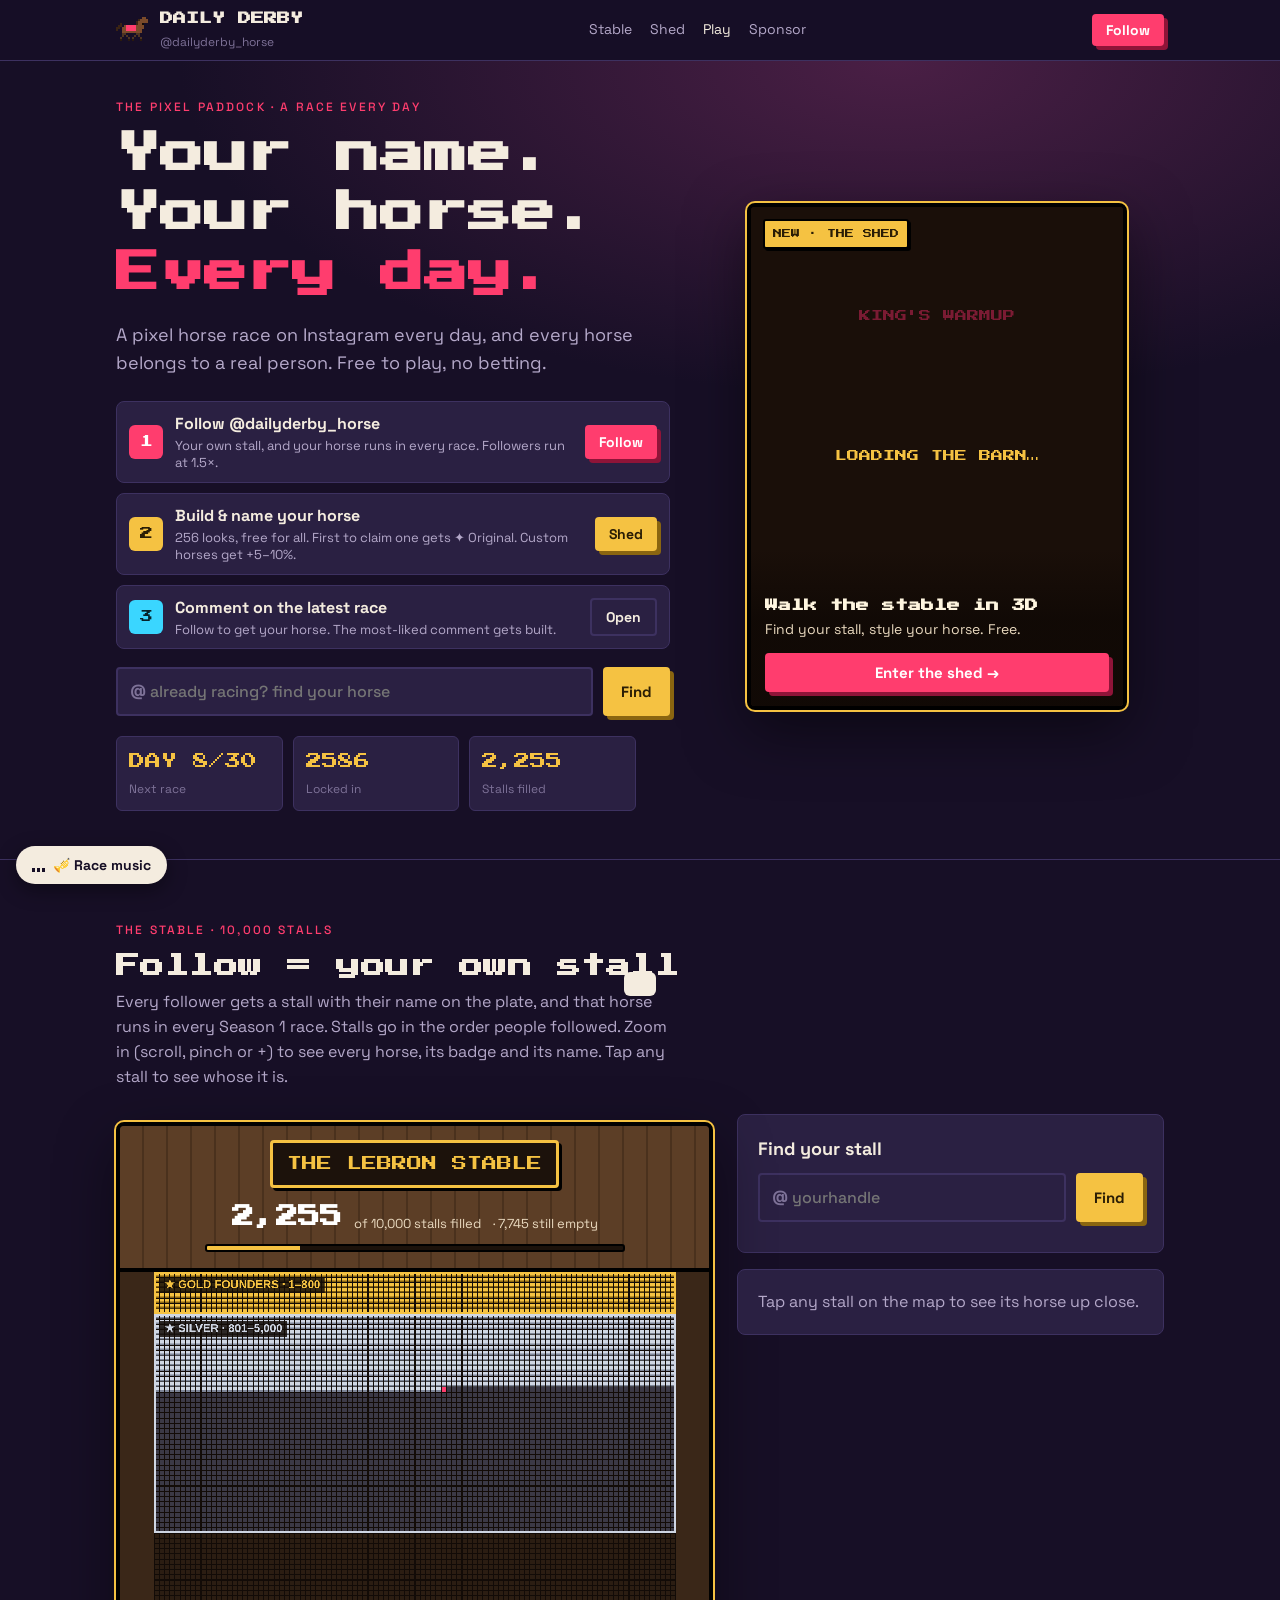
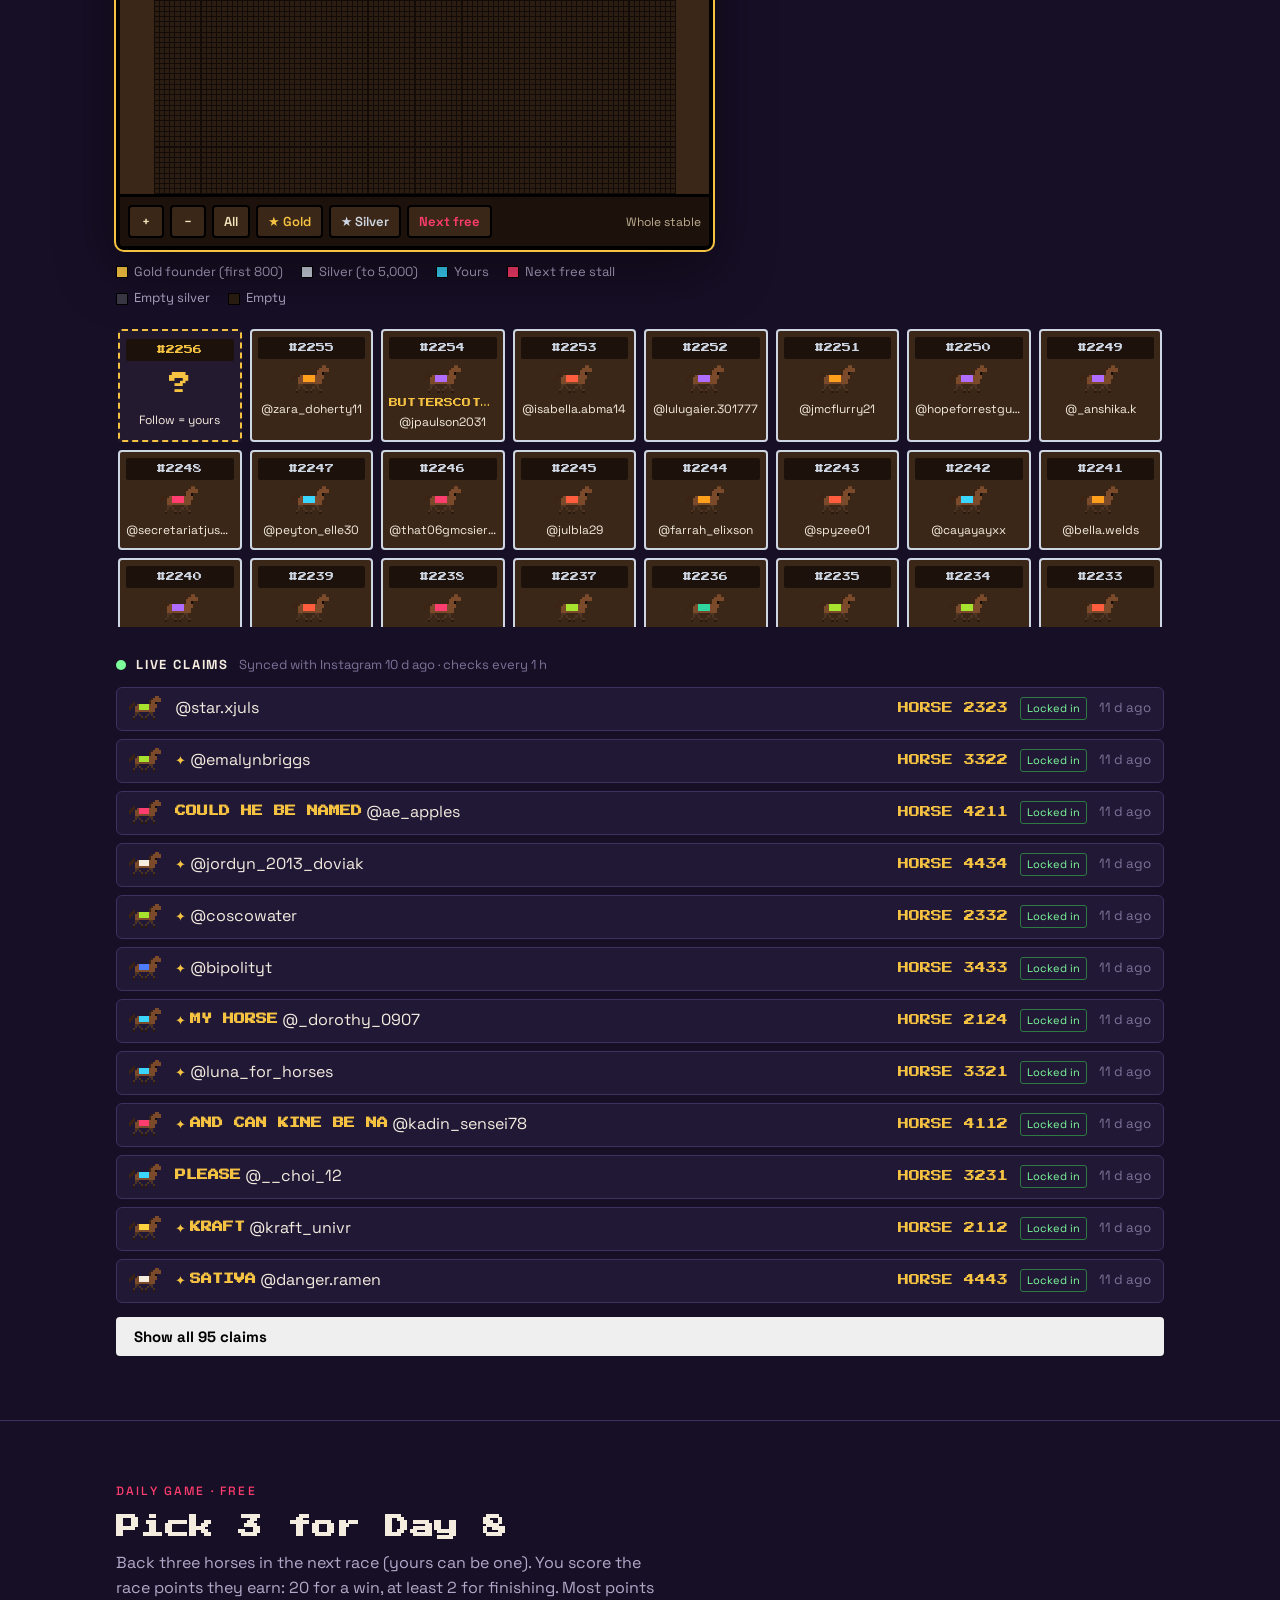
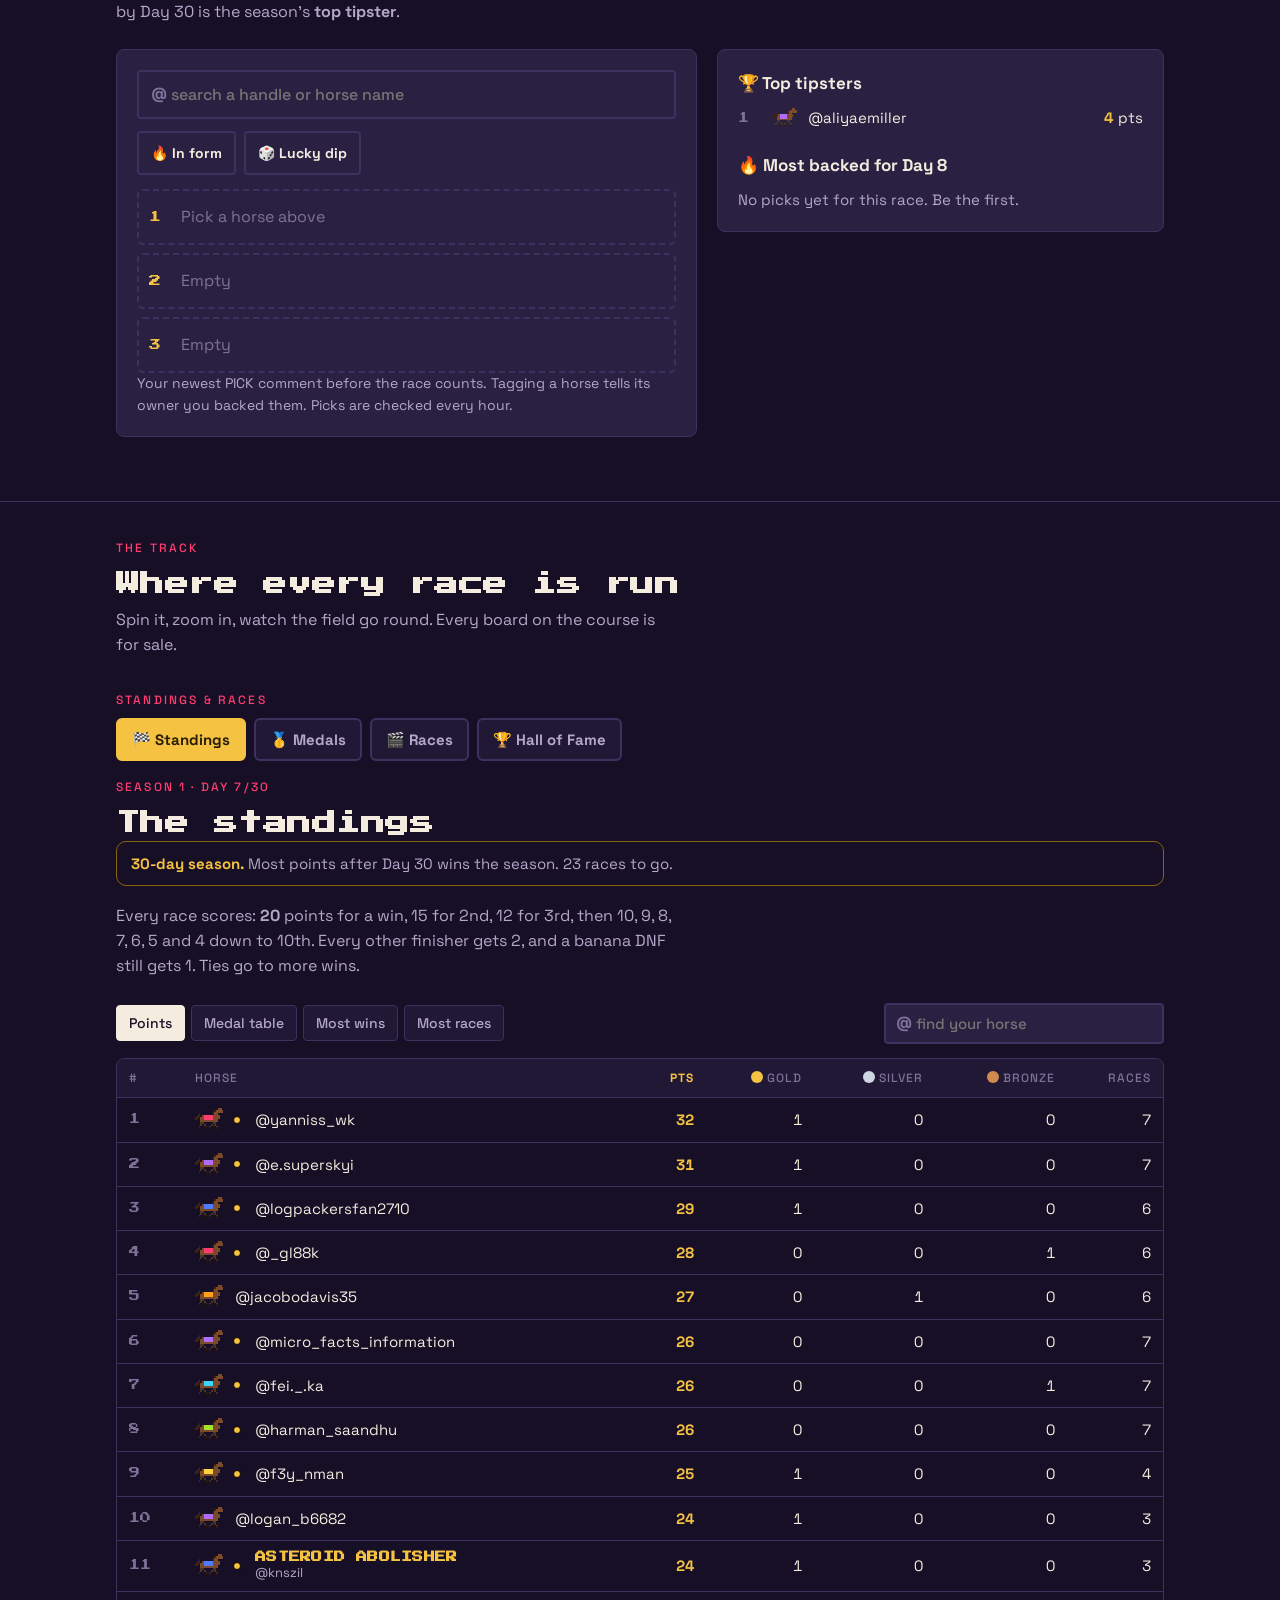
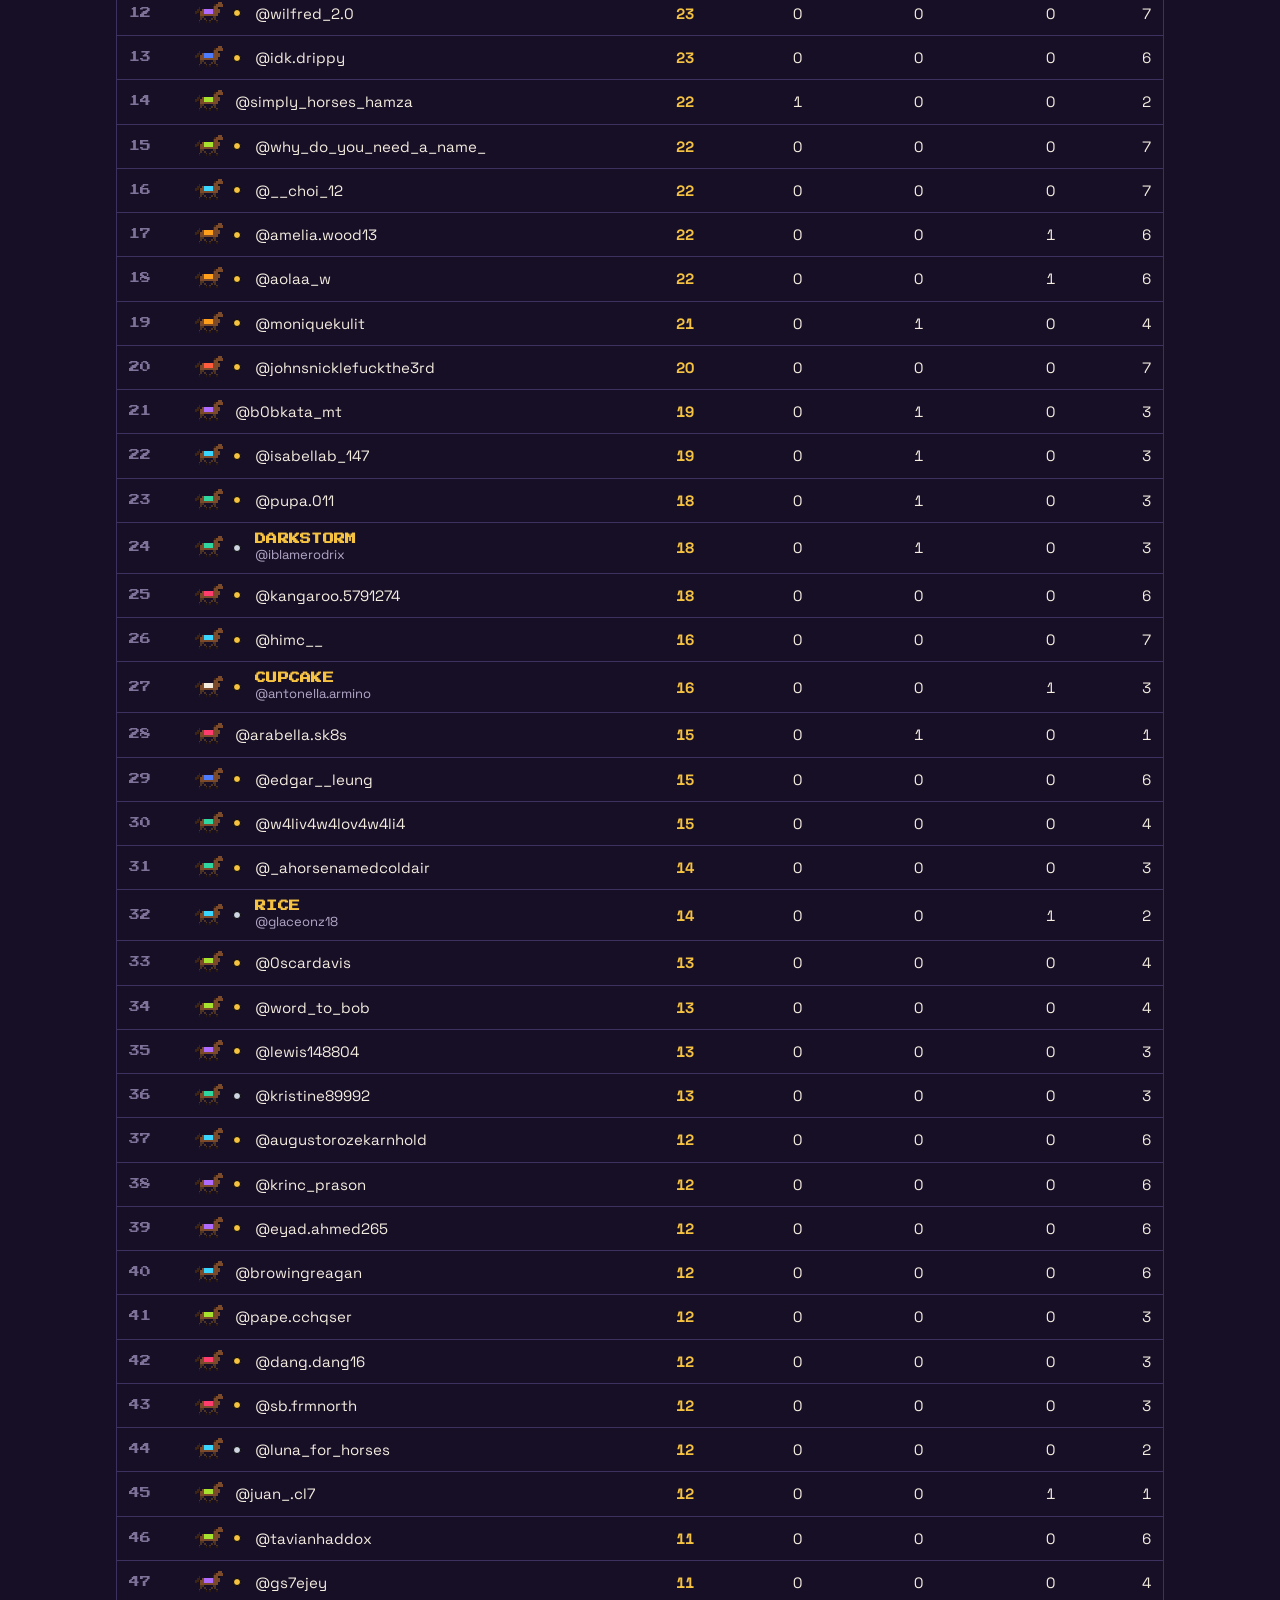
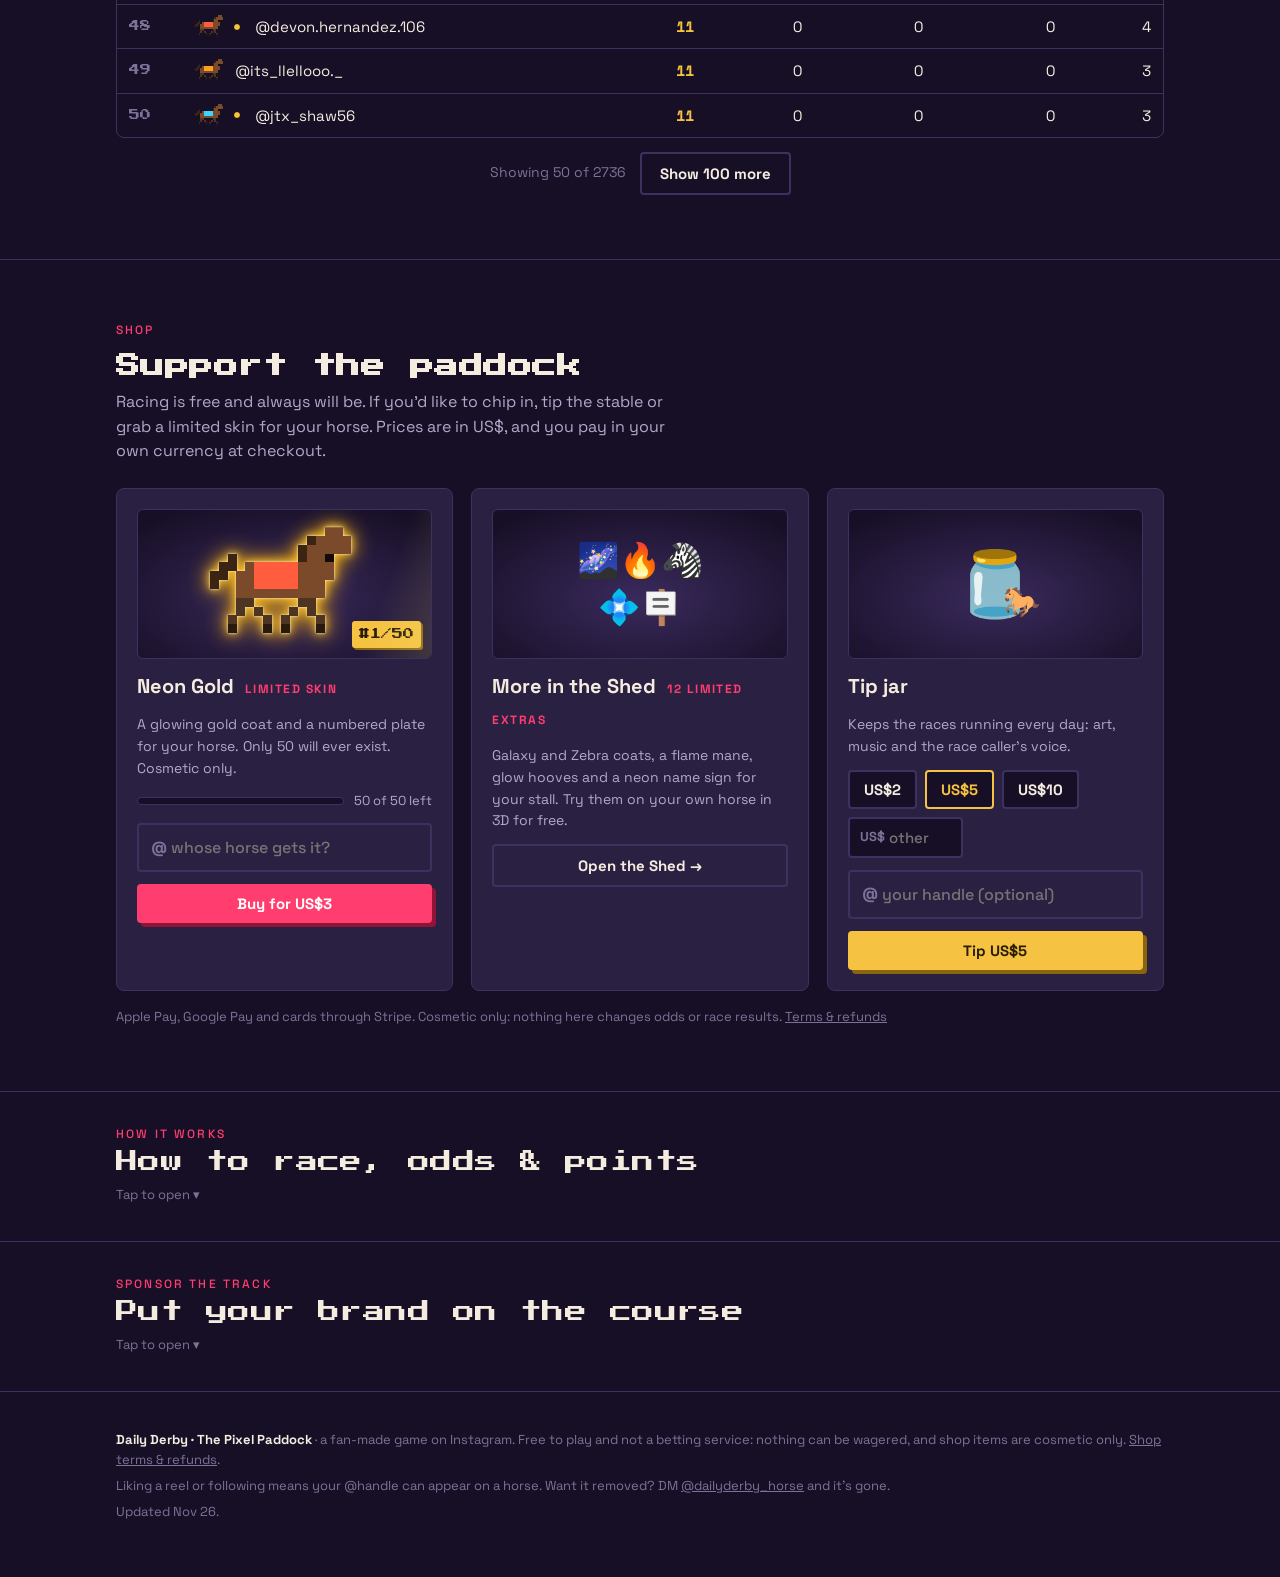
==== commit 3987da87: "Top bar: 9 links -> 4 (Stable, Shed, Play, Sponsor) Co-Authored-By: Claude Opus 5.5 <noreply@anthrop" ====
--- a/index.html
+++ b/index.html
@@ -461,14 +461,9 @@
       <span><b>DAILY DERBY</b><small>@dailyderby_horse</small></span>
     </a>
     <nav class="links" aria-label="Sections">
-      <a href="#top">Join</a>
       <a href="#stable">Stable</a>
       <a href="shed.html">Shed</a>
-      <a href="#picks">Pick 3</a>
-      <a href="#rankings">Standings</a>
-      <a href="#history">Races</a>
-      <a href="#hall">Hall of Fame</a>
-      <a href="#shop">Shop</a>
+      <a href="#picks">Play</a>
       <a href="#sponsor">Sponsor</a>
     </nav>
     <a class="btn btn-neon" style="padding:9px 14px;font-size:14px" href="https://www.instagram.com/dailyderby_horse/" target="_blank" rel="noopener">Follow</a>
@@ -1692,8 +1687,8 @@
     const on = a.getAttribute("href") === "#" + id; a.setAttribute("aria-current", on);
     if (on && navBox.scrollWidth > navBox.clientWidth) navBox.scrollTo({ left: a.offsetLeft - 16, behavior: "smooth" });
   });
-  const io = new IntersectionObserver(es => es.forEach(e => { if (e.isIntersecting) mark(e.target.id === "track" || ids.includes(e.target.id) ? (ids.find(x => !document.getElementById(x).hidden) || e.target.id) : e.target.id); }), { rootMargin: "-45% 0px -50% 0px" });
-  navA.map(a => document.getElementById(a.getAttribute("href").slice(1))).filter(Boolean).forEach(el => io.observe(el));
+  const io = new IntersectionObserver(es => es.forEach(e => { if (e.isIntersecting) mark(e.target.id === "track" || ids.includes(e.target.id) ? "picks" : e.target.id); }), { rootMargin: "-45% 0px -50% 0px" });
+  [...navA.map(a => document.getElementById(a.getAttribute("href").slice(1))), document.getElementById("track"), ...ids.map(x => document.getElementById(x))].filter(Boolean).forEach(el => io.observe(el));
   document.querySelectorAll('a[href^="#"]').forEach(a => a.addEventListener("click", e => {
     const id = a.getAttribute("href").slice(1);
     if (ids.includes(id)) { e.preventDefault(); show(id, true); }
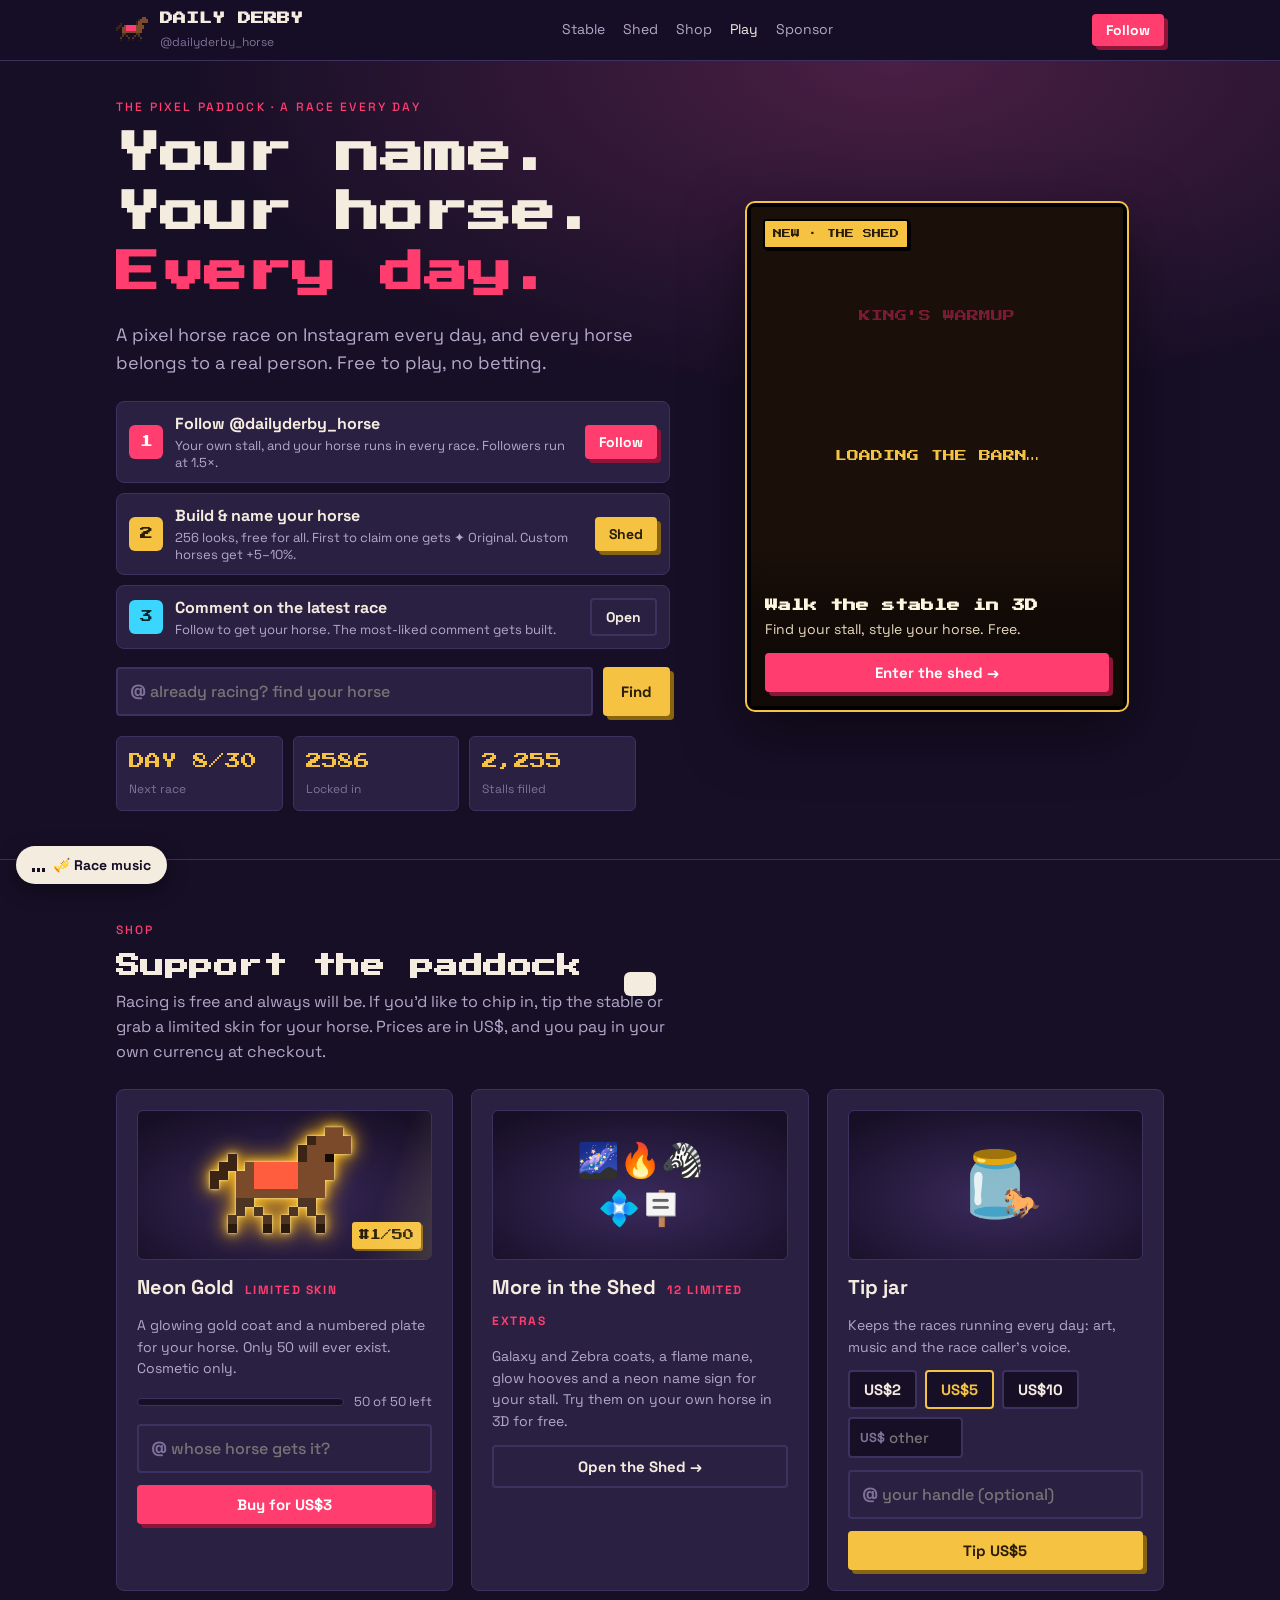
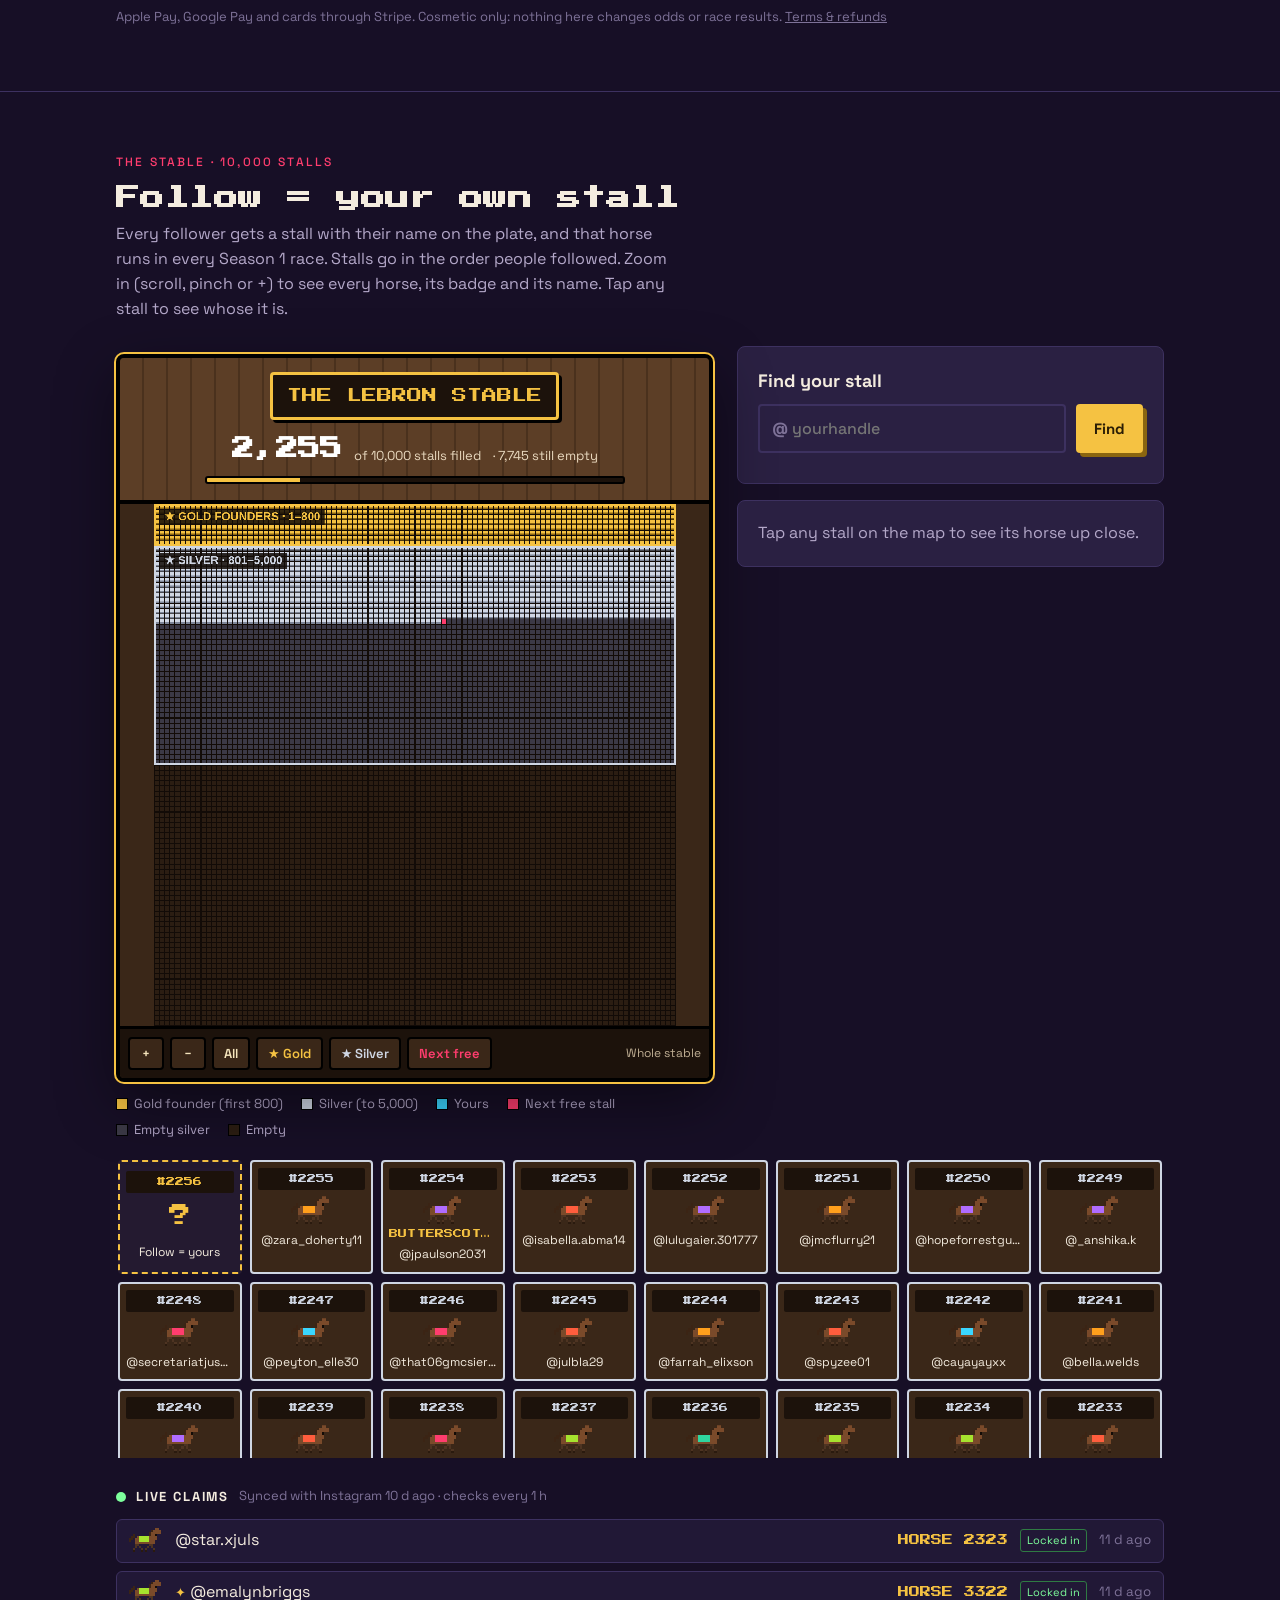
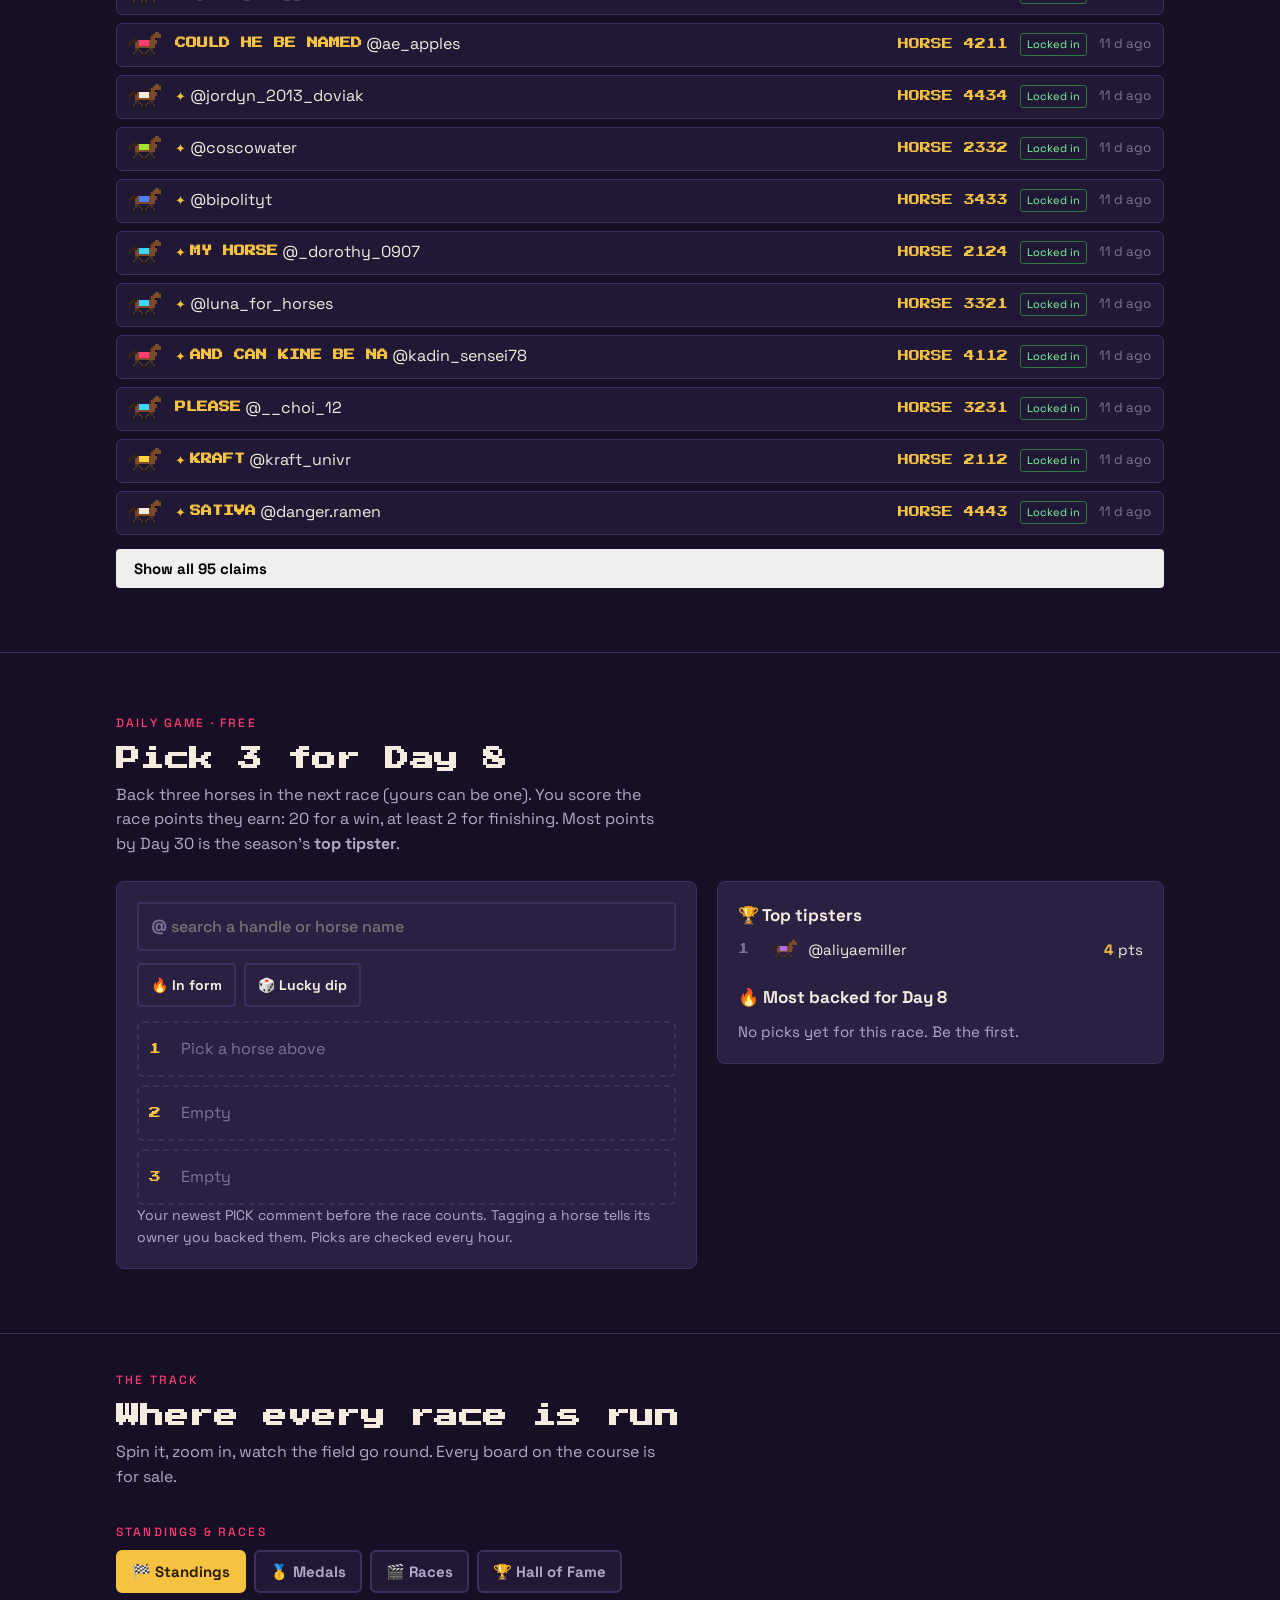
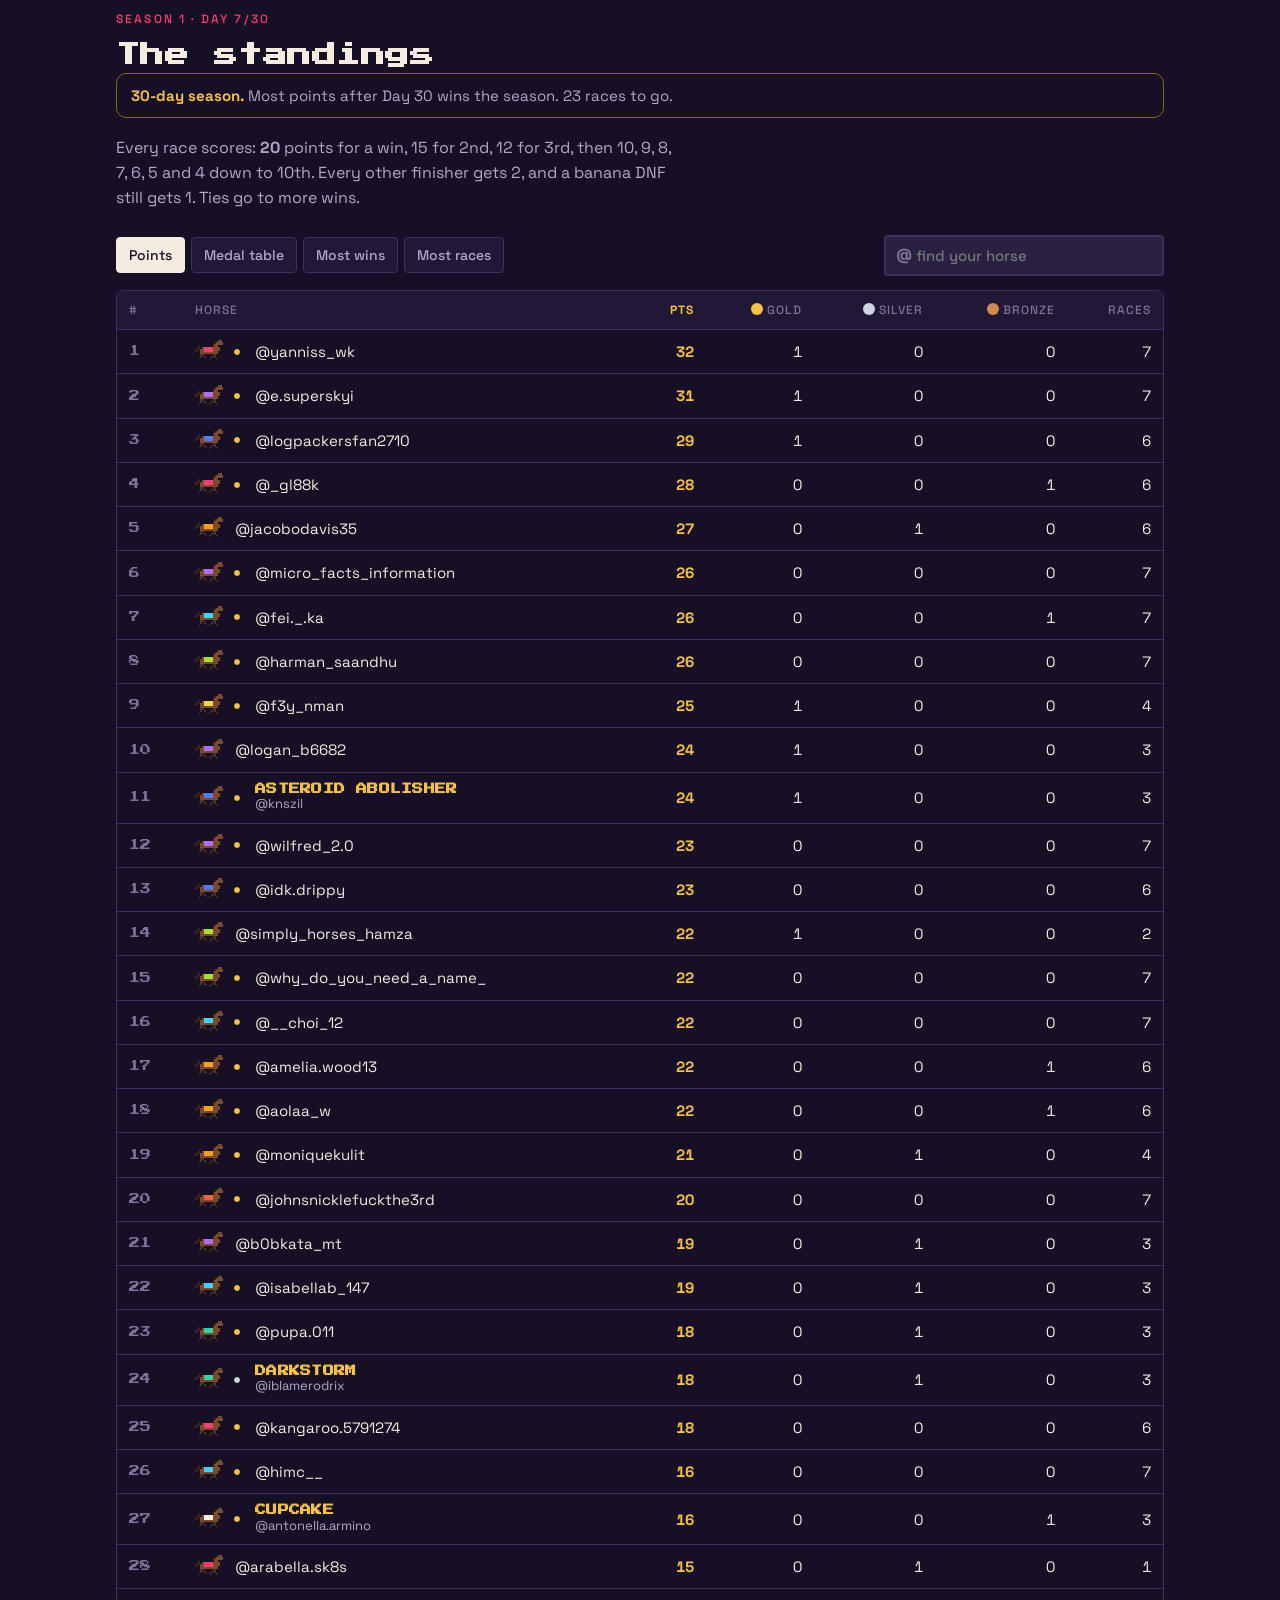
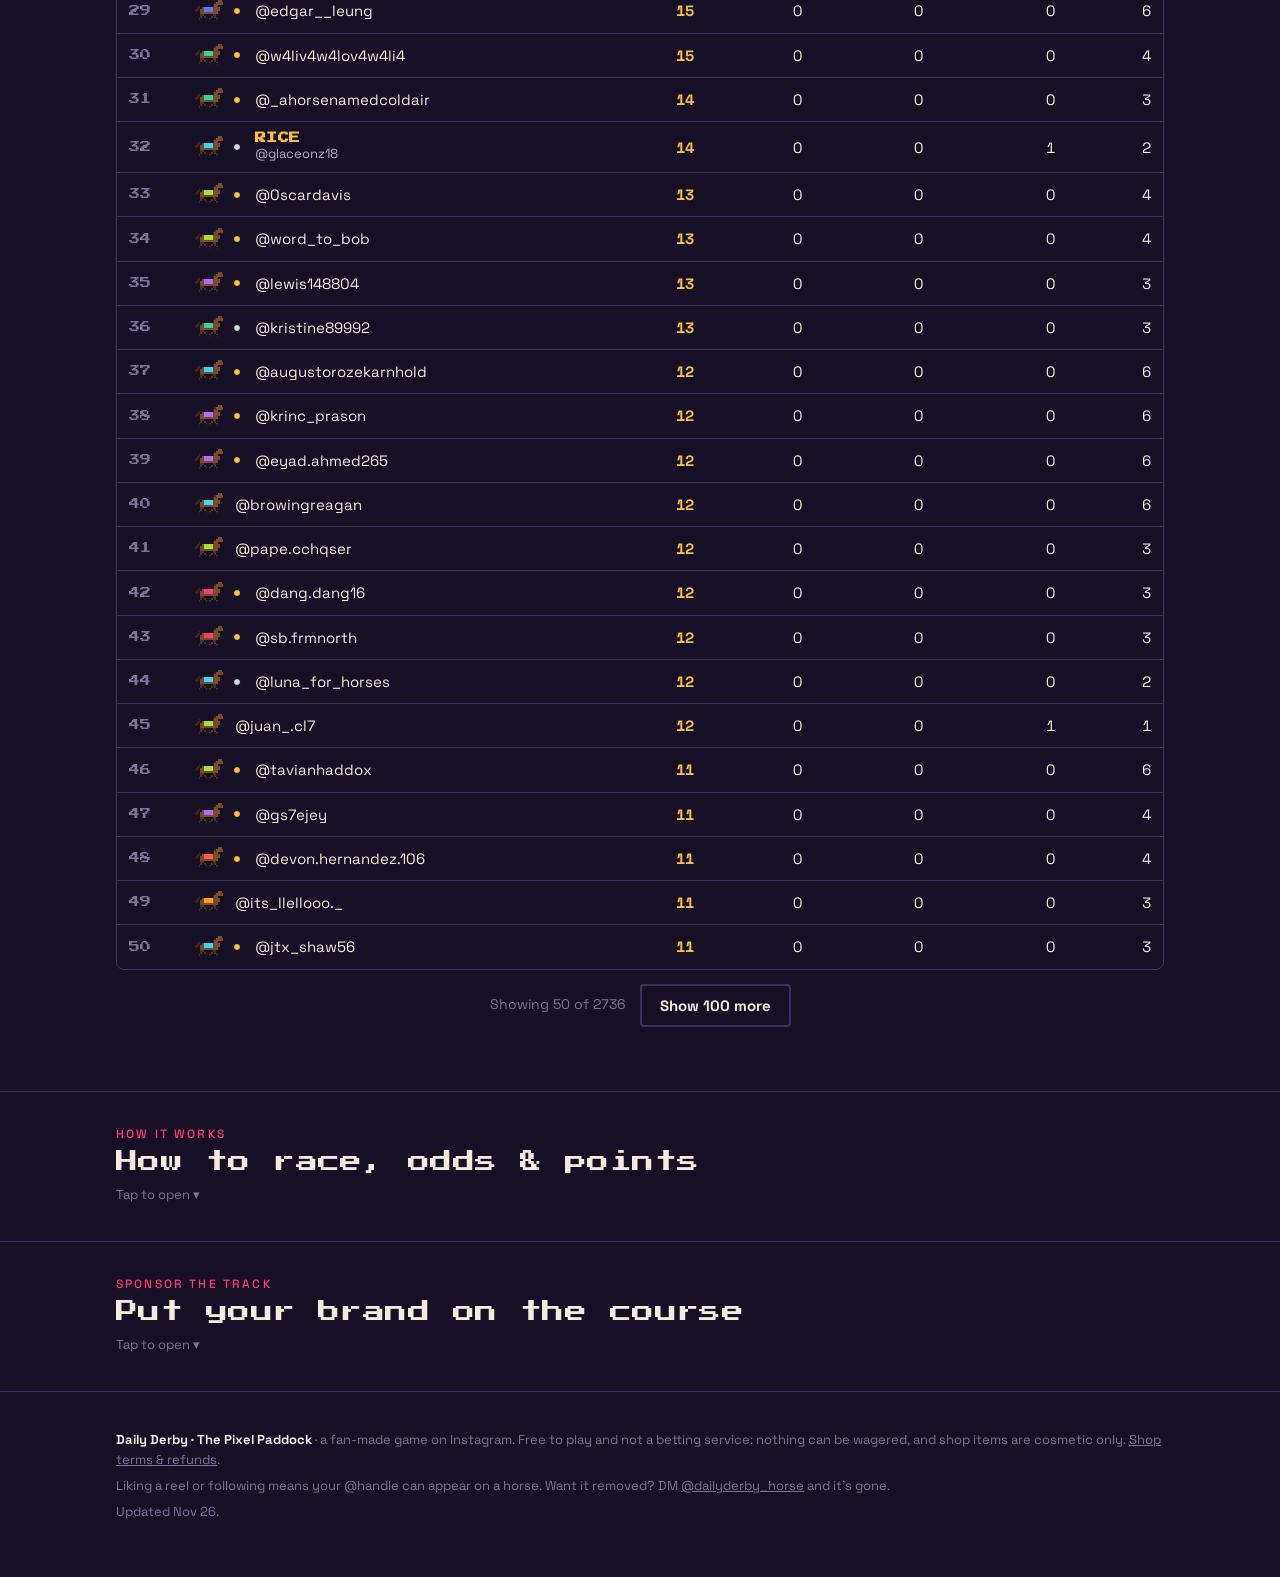
==== commit 749789b6: "Shop + tip jar moved up: right after the hero/shed, and a Shop button in the top bar Co-Authored-By:" ====
--- a/index.html
+++ b/index.html
@@ -64,9 +64,9 @@
   @media (max-width:760px){
     header.top .wrap{flex-wrap:wrap;height:auto;padding-top:8px;row-gap:0}
     header.top .brand{height:44px}
-    nav.links{order:3;width:calc(100% + 32px);margin:0 -16px;padding:4px 16px 10px;gap:8px;overflow-x:auto;scrollbar-width:none;-webkit-overflow-scrolling:touch;scroll-padding:0 16px;-webkit-mask-image:linear-gradient(90deg,#000 88%,transparent);mask-image:linear-gradient(90deg,#000 88%,transparent)}
+    nav.links{order:3;width:calc(100% + 32px);margin:0 -16px;padding:4px 16px 10px;gap:8px;justify-content:center}
     nav.links::-webkit-scrollbar{display:none}
-    nav.links a{flex:none;font-size:13px;font-weight:500;padding:7px 13px;border:1px solid var(--line);border-radius:999px;background:var(--panel);color:var(--muted)}
+    nav.links a{flex:1 1 0;text-align:center;font-size:13px;font-weight:500;padding:7px 13px;border:1px solid var(--line);border-radius:999px;background:var(--panel);color:var(--muted)}
     nav.links a[aria-current="true"]{background:var(--neon);border-color:var(--neon);color:#fff}
     section{scroll-margin-top:112px}
   }
@@ -463,6 +463,7 @@
     <nav class="links" aria-label="Sections">
       <a href="#stable">Stable</a>
       <a href="shed.html">Shed</a>
+      <a href="#shop">Shop</a>
       <a href="#picks">Play</a>
       <a href="#sponsor">Sponsor</a>
     </nav>
@@ -508,6 +509,10 @@
   </section>
 
 
+
+  <section id="shop" hidden>
+    <div class="wrap" id="shopWrap"></div>
+  </section>
 
   <section id="stable">
     <div class="wrap">
@@ -702,10 +707,6 @@
         <div class="frames" id="frames"></div>
       </div>
     </div>
-  </section>
-
-  <section id="shop" hidden>
-    <div class="wrap" id="shopWrap"></div>
   </section>
 
   <section id="how">
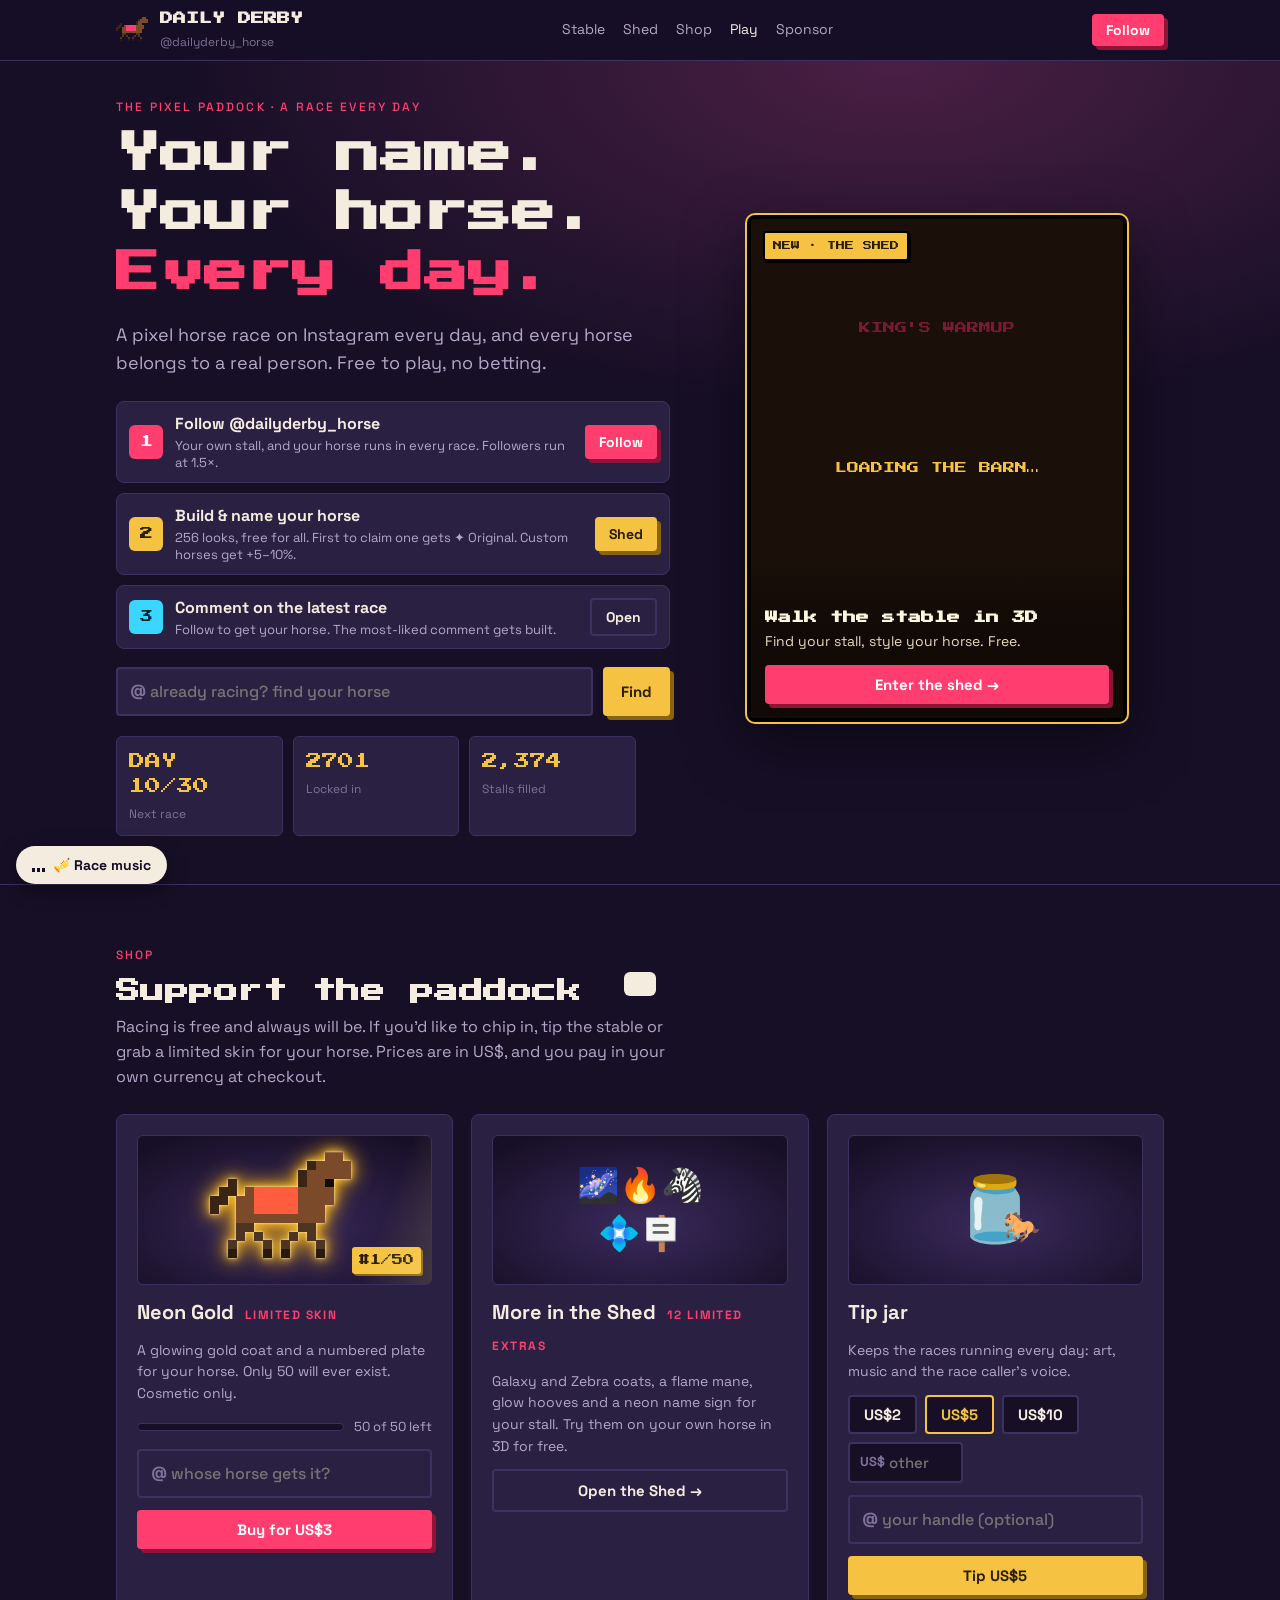
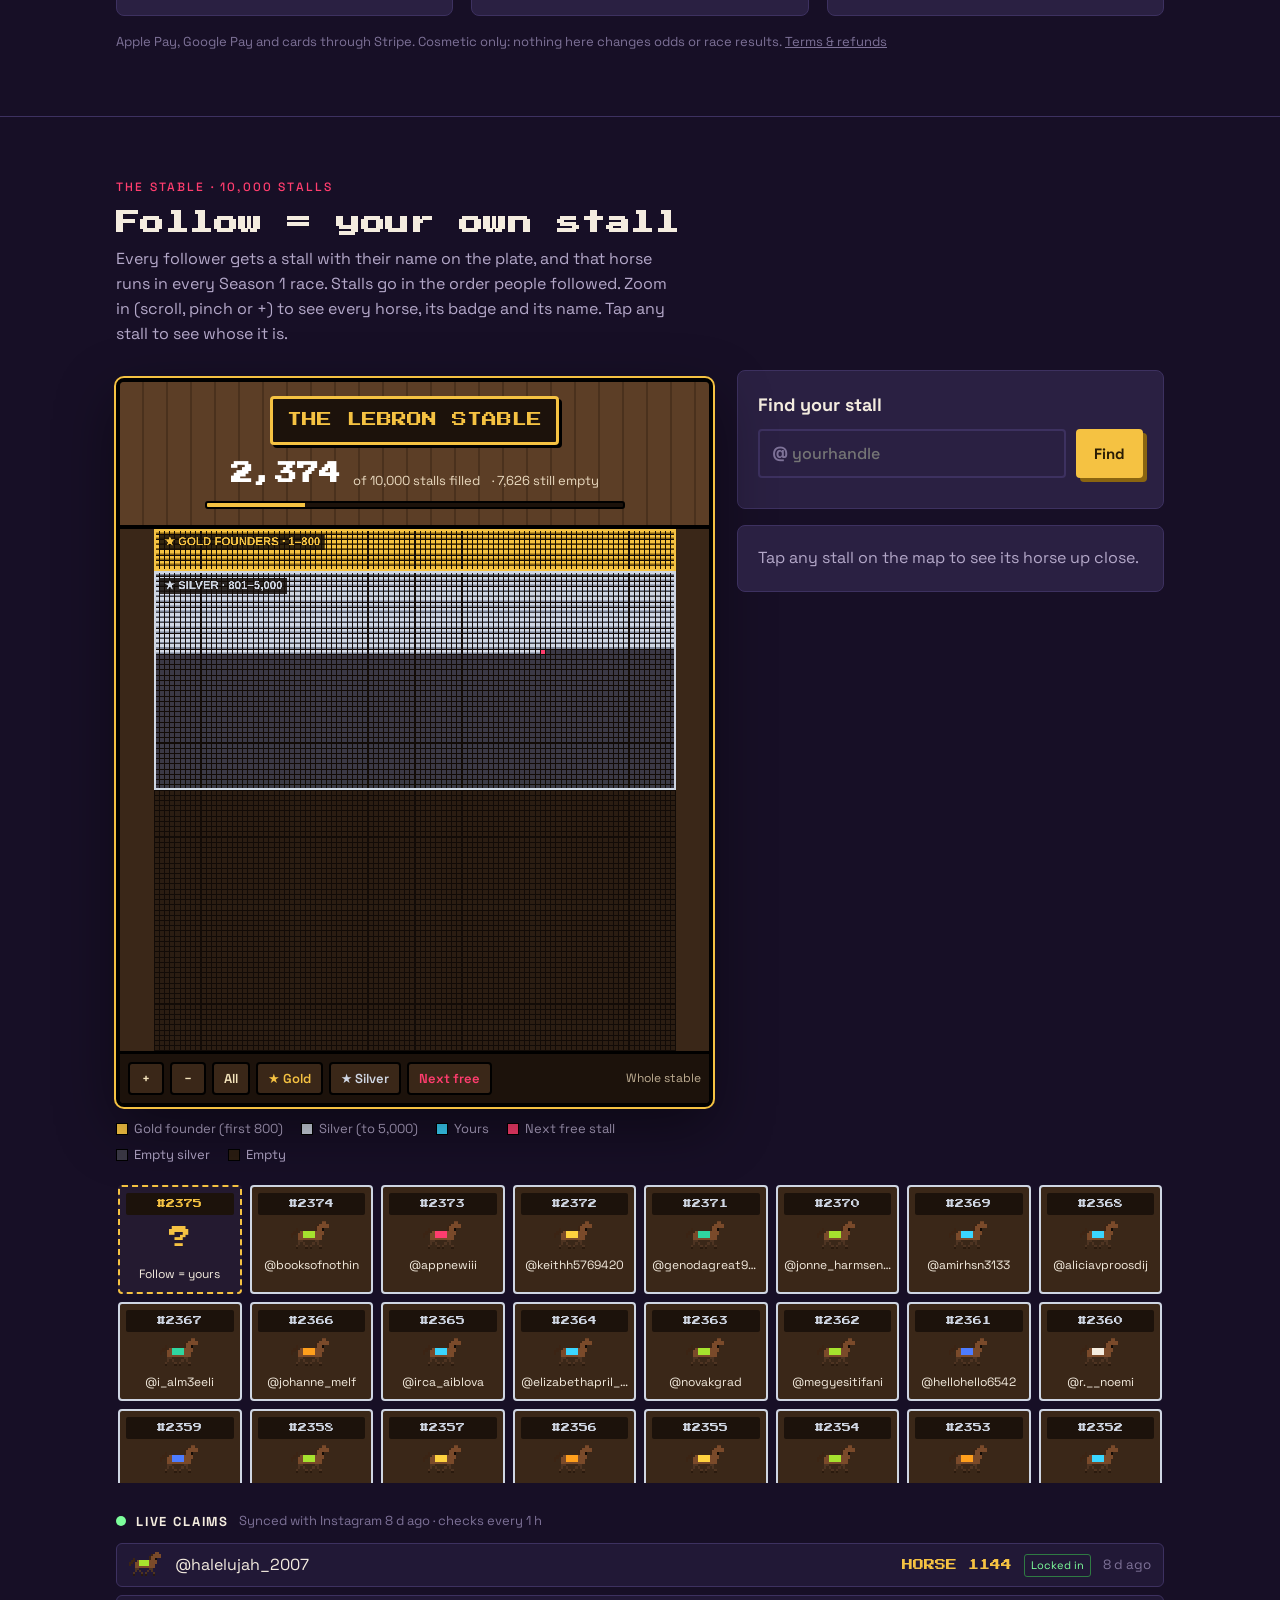
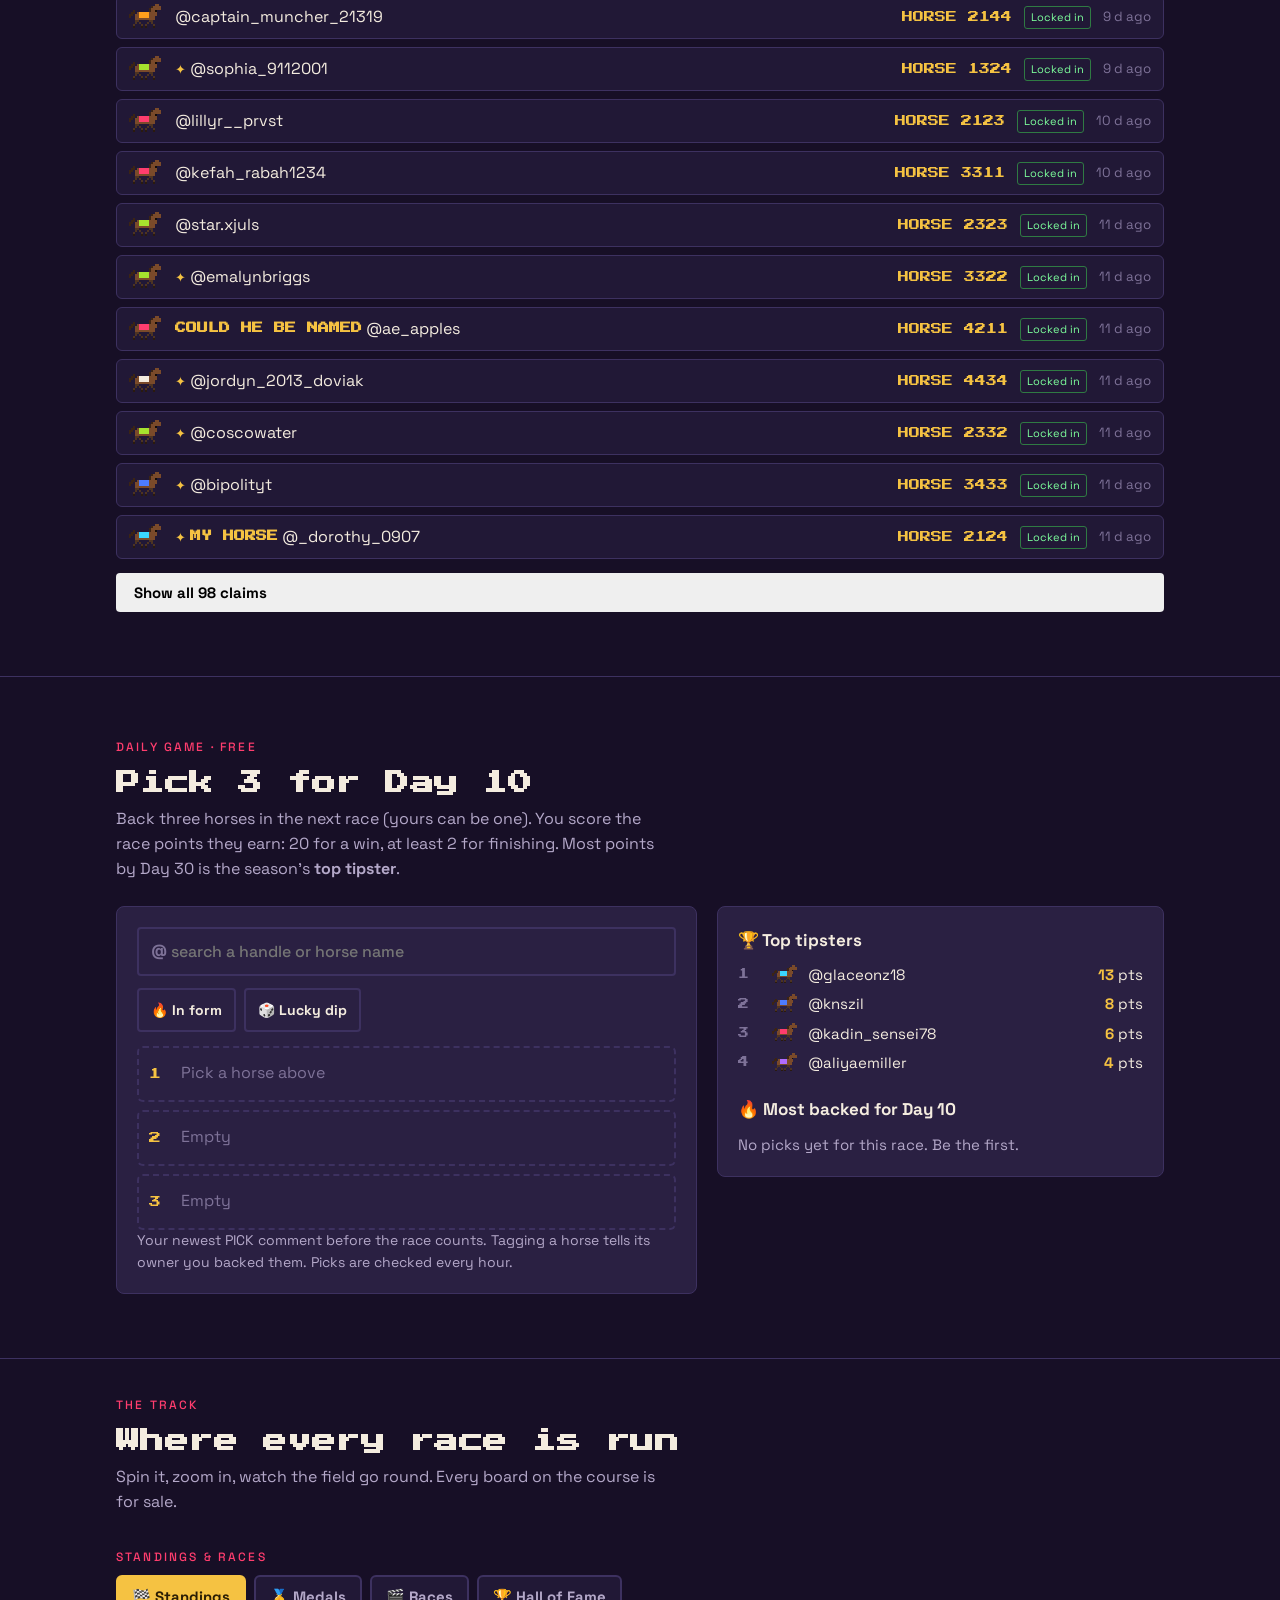
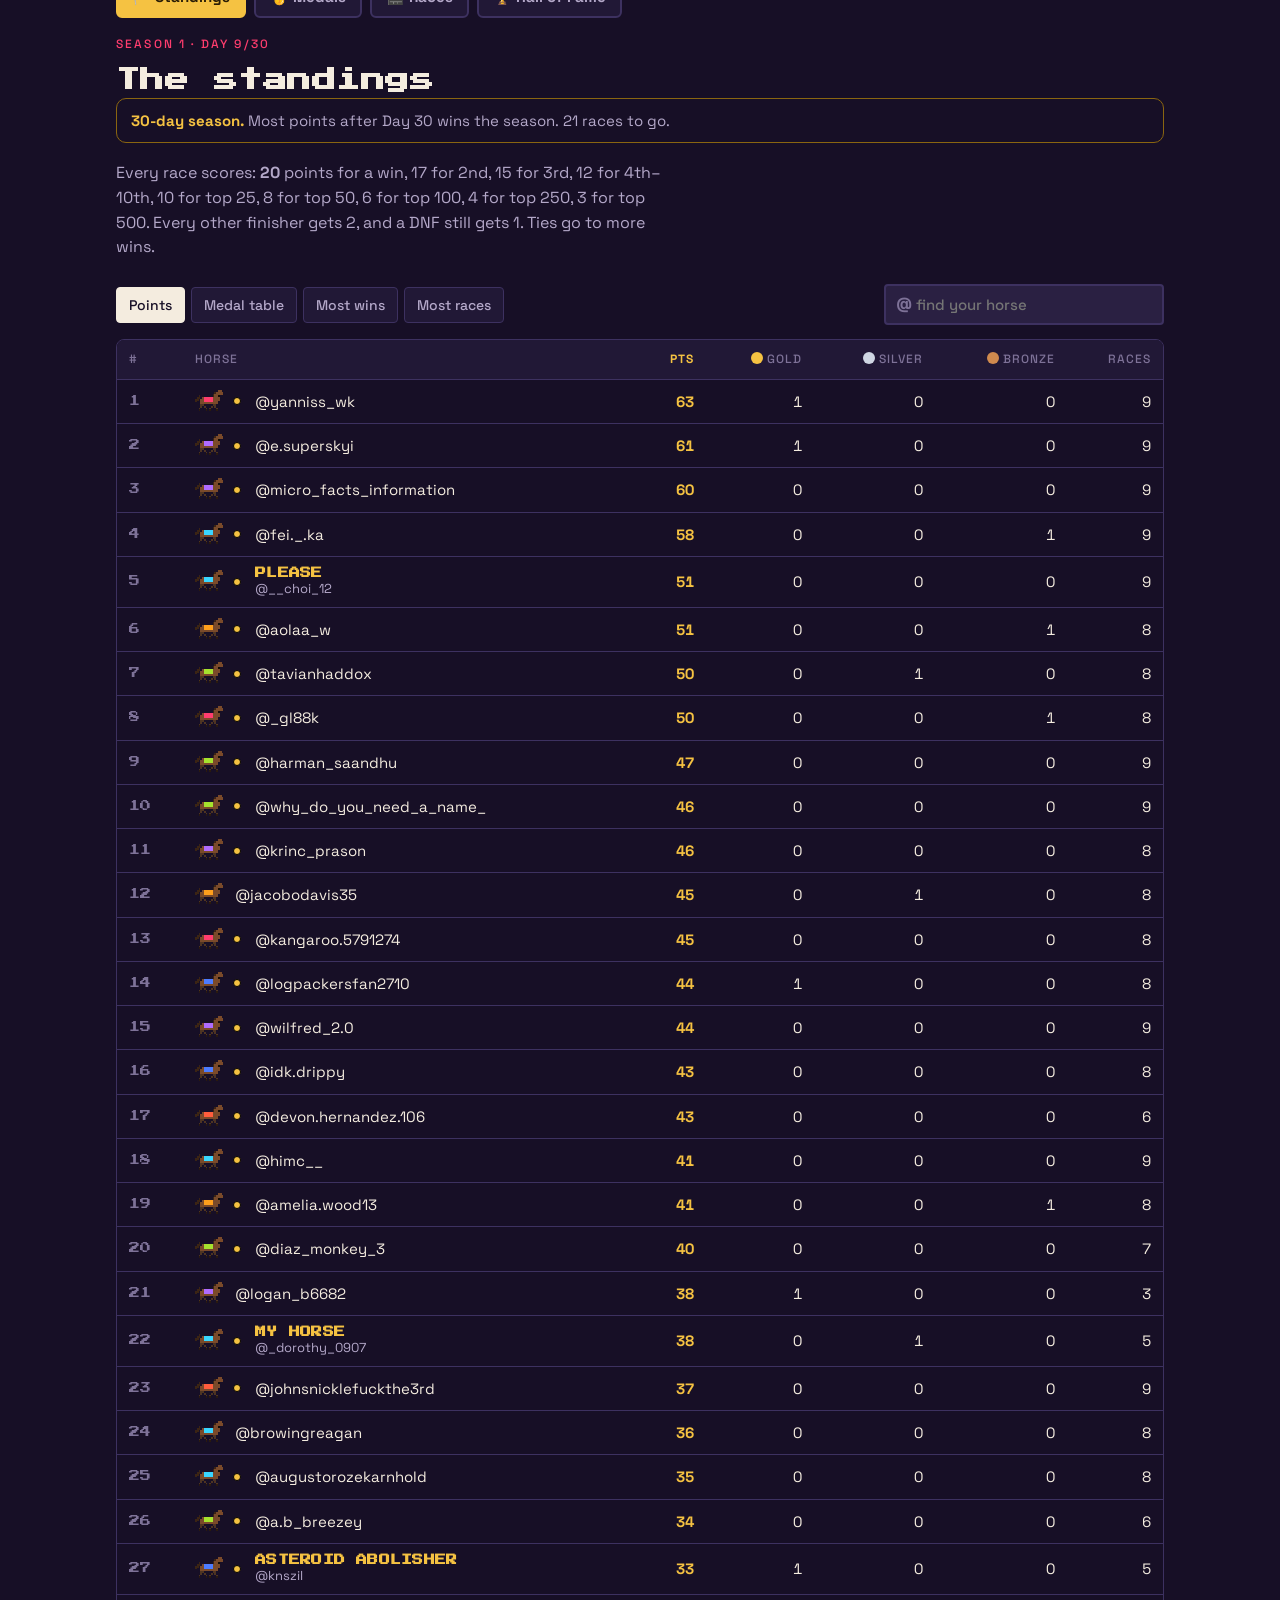
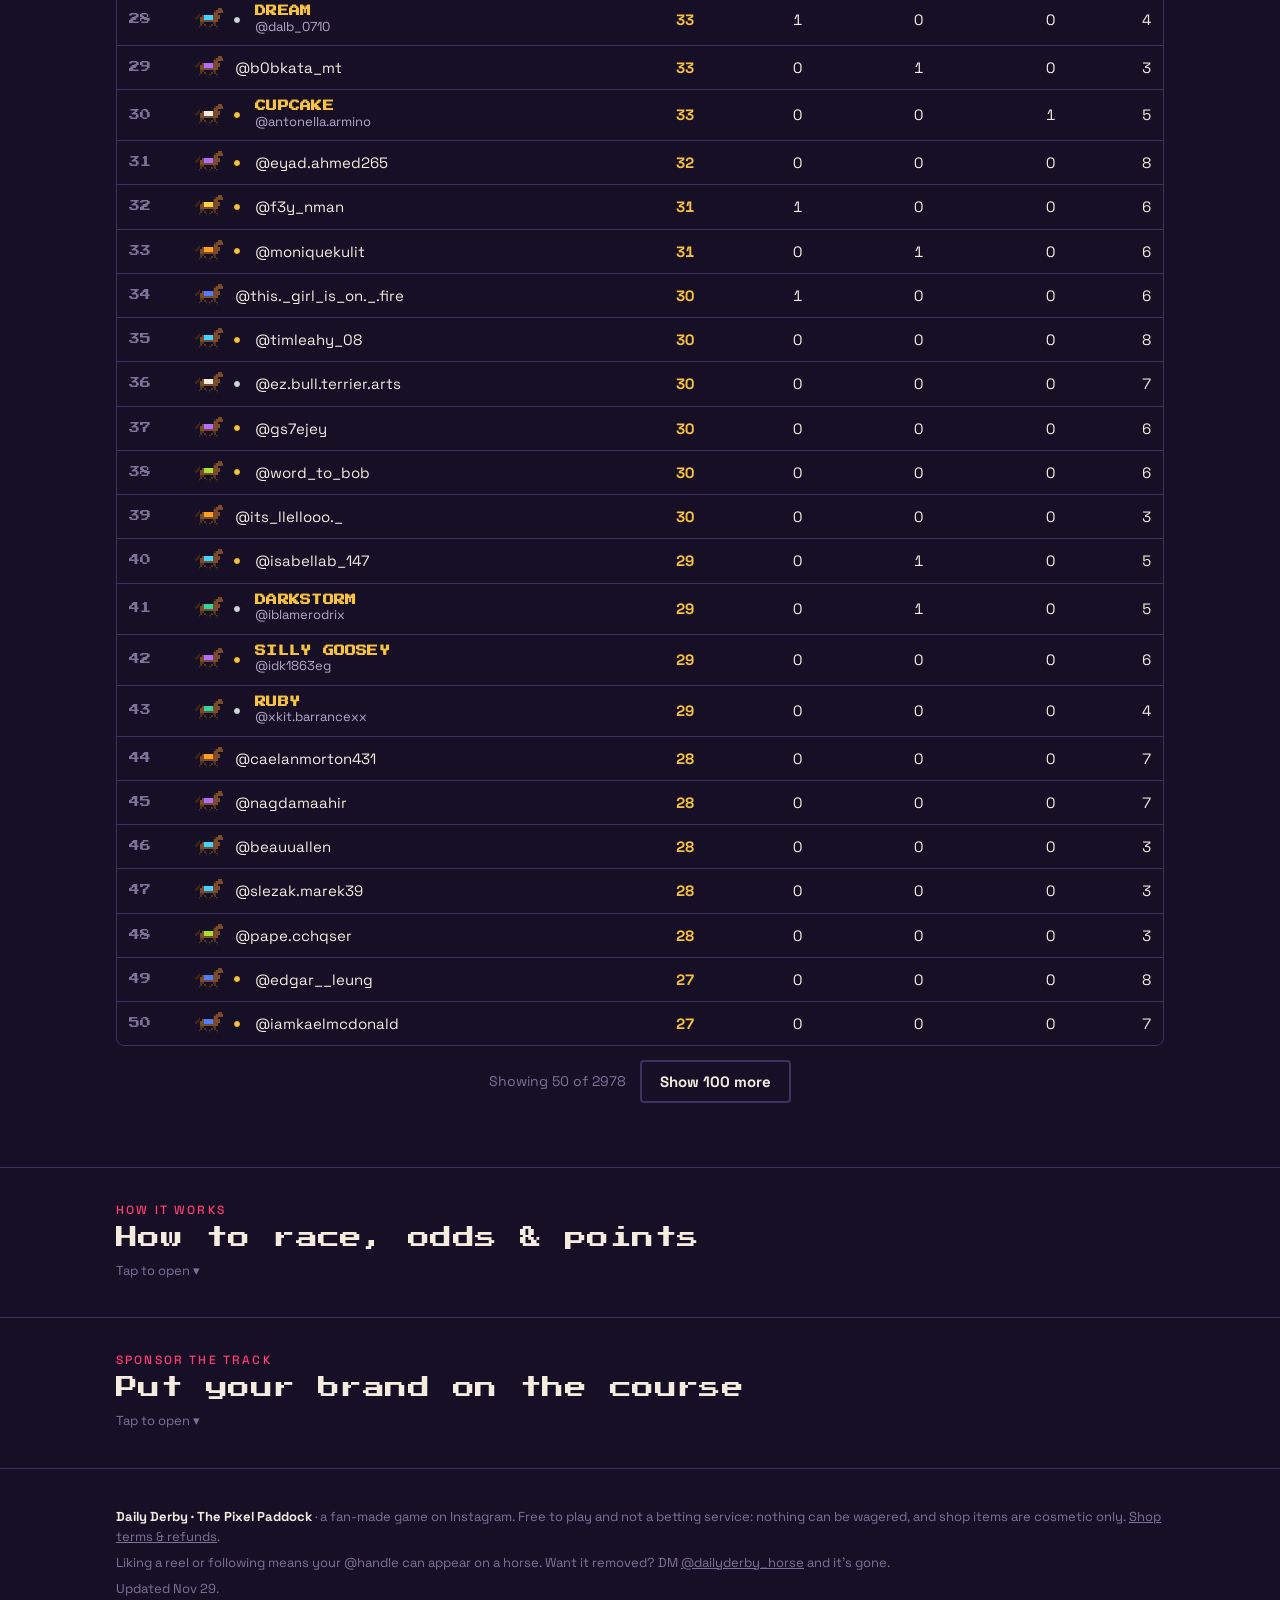
==== commit be96e991: "Scoring: wider tiers (top 25/50/100/250/500), applied from Day 1 Co-Authored-By: Claude Opus 5.5 <no" ====
--- a/index.html
+++ b/index.html
@@ -667,7 +667,7 @@
       <p class="kicker" id="seasonKicker">Rankings</p>
       <h2 class="px">The standings</h2>
       <p class="season-line" id="seasonLine" hidden></p>
-      <p class="sub">Every race scores: <b>20</b> points for a win, 15 for 2nd, 12 for 3rd, then 10, 9, 8, 7, 6, 5 and 4 down to 10th. Every other finisher gets 2, and a banana DNF still gets 1. Ties go to more wins.</p>
+      <p class="sub">Every race scores: <b>20</b> points for a win, 17 for 2nd, 15 for 3rd, 12 for 4th–10th, 10 for top 25, 8 for top 50, 6 for top 100, 4 for top 250, 3 for top 500. Every other finisher gets 2, and a DNF still gets 1. Ties go to more wins.</p>
       <div class="board-bar">
       <div class="tabs" role="tablist">
         <button class="tab" role="tab" aria-selected="true" data-sort="points">Points</button>
@@ -865,9 +865,10 @@
   const toast = msg => { const t = $("#toast"); t.textContent = msg; t.classList.add("show"); clearTimeout(toast.t); toast.t = setTimeout(() => t.classList.remove("show"), 3200); };
   const fmtDate = d => new Date(d + "T12:00:00").toLocaleDateString(undefined, { day: "numeric", month: "short" });
 
-  // Points (owner, 2026-11-21): 1st-10th score 20,15,12,10,9,8,7,6,5,4; other finishers 2; DNF 1
-  const PTS = [20, 15, 12, 10, 9, 8, 7, 6, 5, 4];
-  const racePts = r => r.dnf ? 1 : !r.place ? 0 : (PTS[r.place - 1] ?? 2);
+  // Points (owner, 2026-11-29, applied from Day 1): 1st 20, 2nd 17, 3rd 15, 4-10th 12, 11-25th 10, 26-50th 8,
+  // 51-100th 6, 101-250th 4, 251-500th 3, other finishers 2, DNF 1
+  const TIERS = [[1, 20], [2, 17], [3, 15], [10, 12], [25, 10], [50, 8], [100, 6], [250, 4], [500, 3]];
+  const racePts = r => r.dnf ? 1 : !r.place ? 0 : ((TIERS.find(([lim]) => r.place <= lim) || [0, 2])[1]);
   const ord = n => n + (n % 100 >= 11 && n % 100 <= 13 ? "th" : ["th", "st", "nd", "rd"][n % 10] || "th");
   const placeLabel = x => x.dnf ? "DNF" + (x.out ? " (" + x.out + ")" : "") : x.place ? ord(x.place) + (x.crashed ? " (crashed)" : "") : "—";
   const placeCell = x => x.place && x.place <= 3 ? `<span class="m ${"gsb"[x.place - 1]}"></span>${ord(x.place)}` : esc(placeLabel(x));
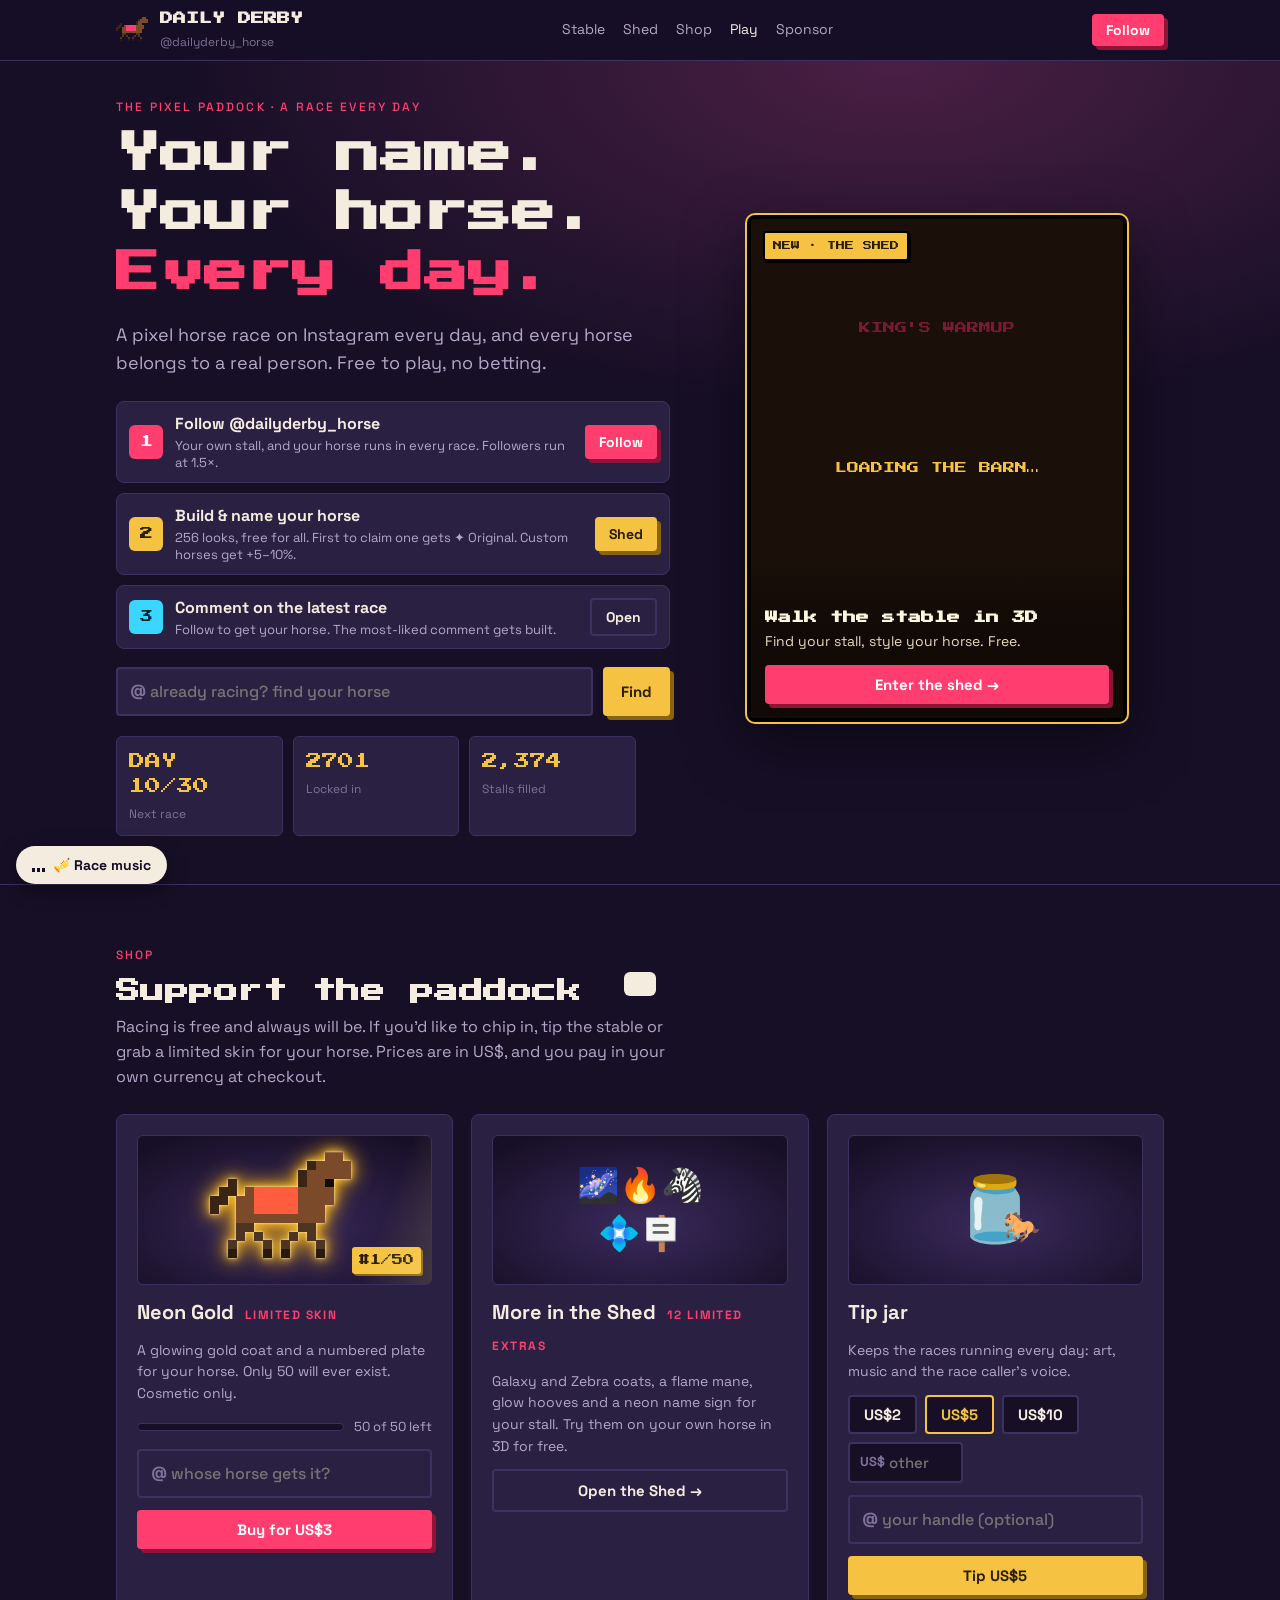
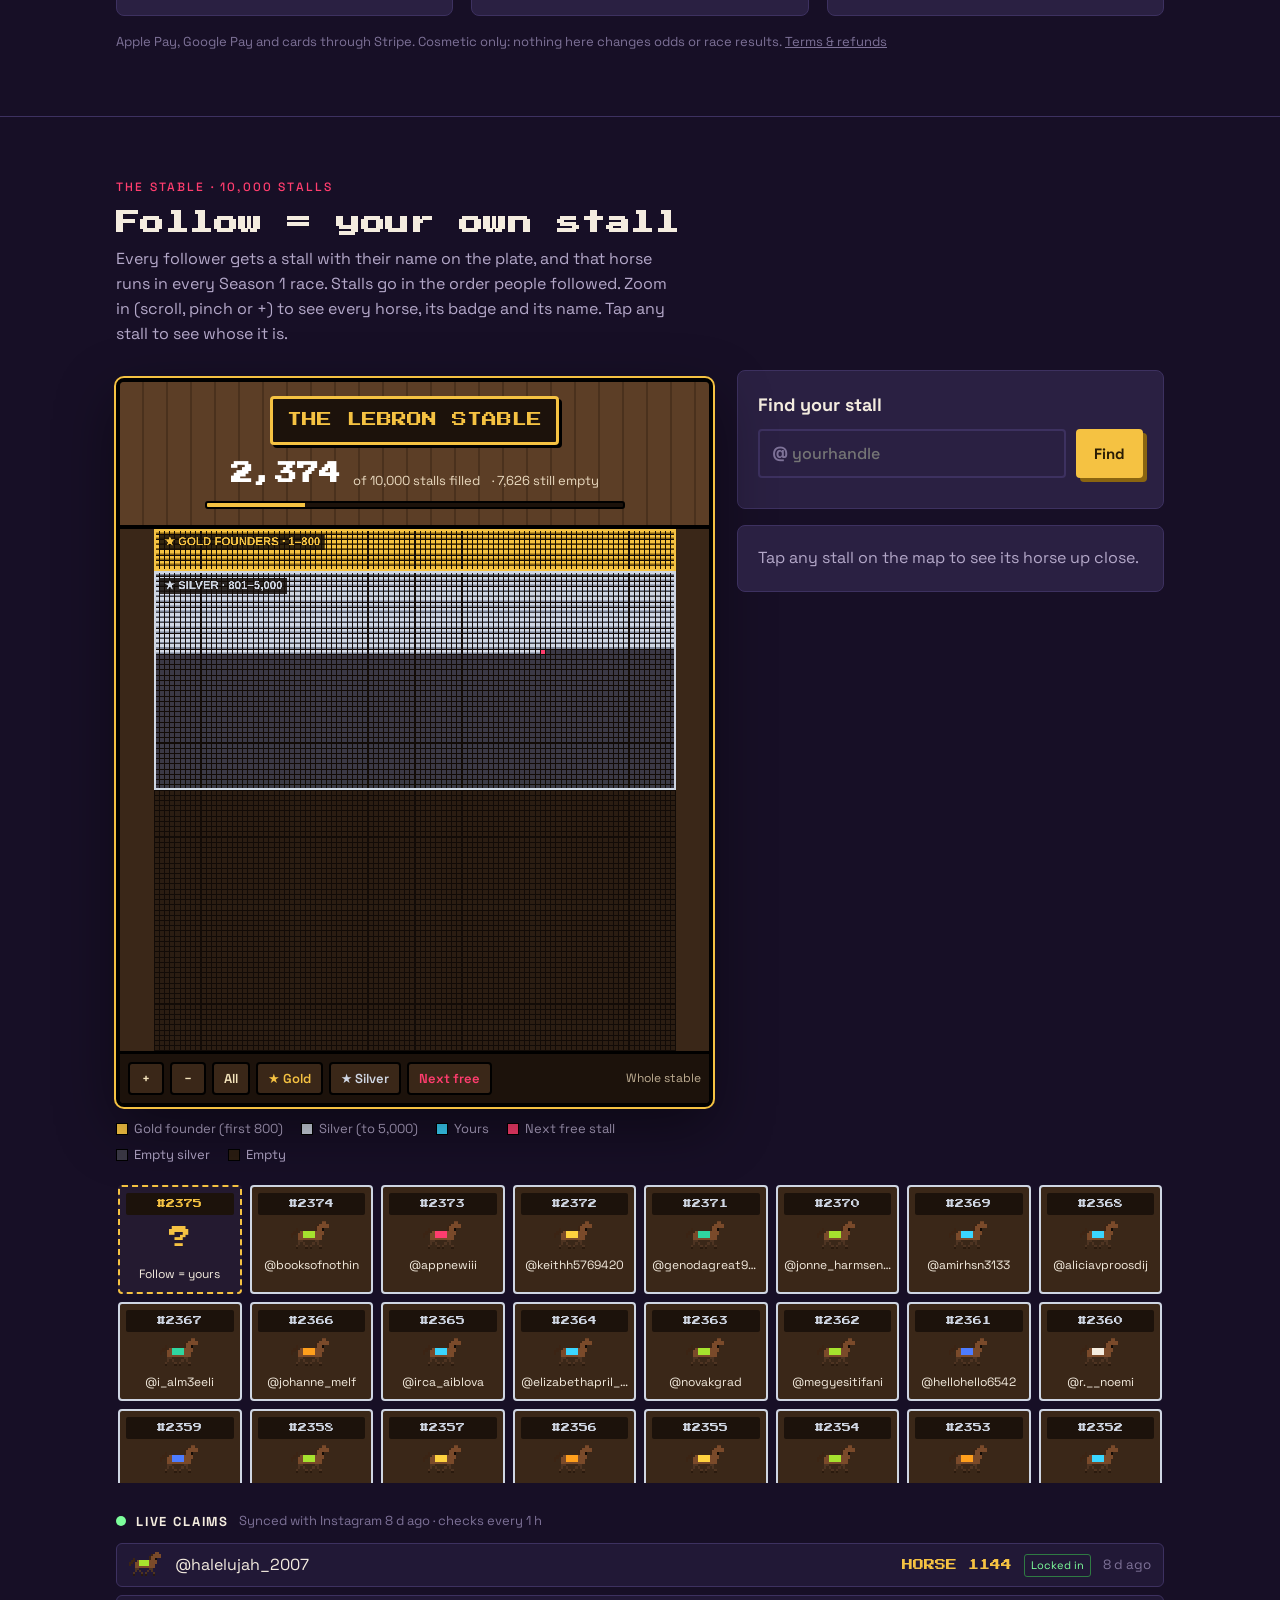
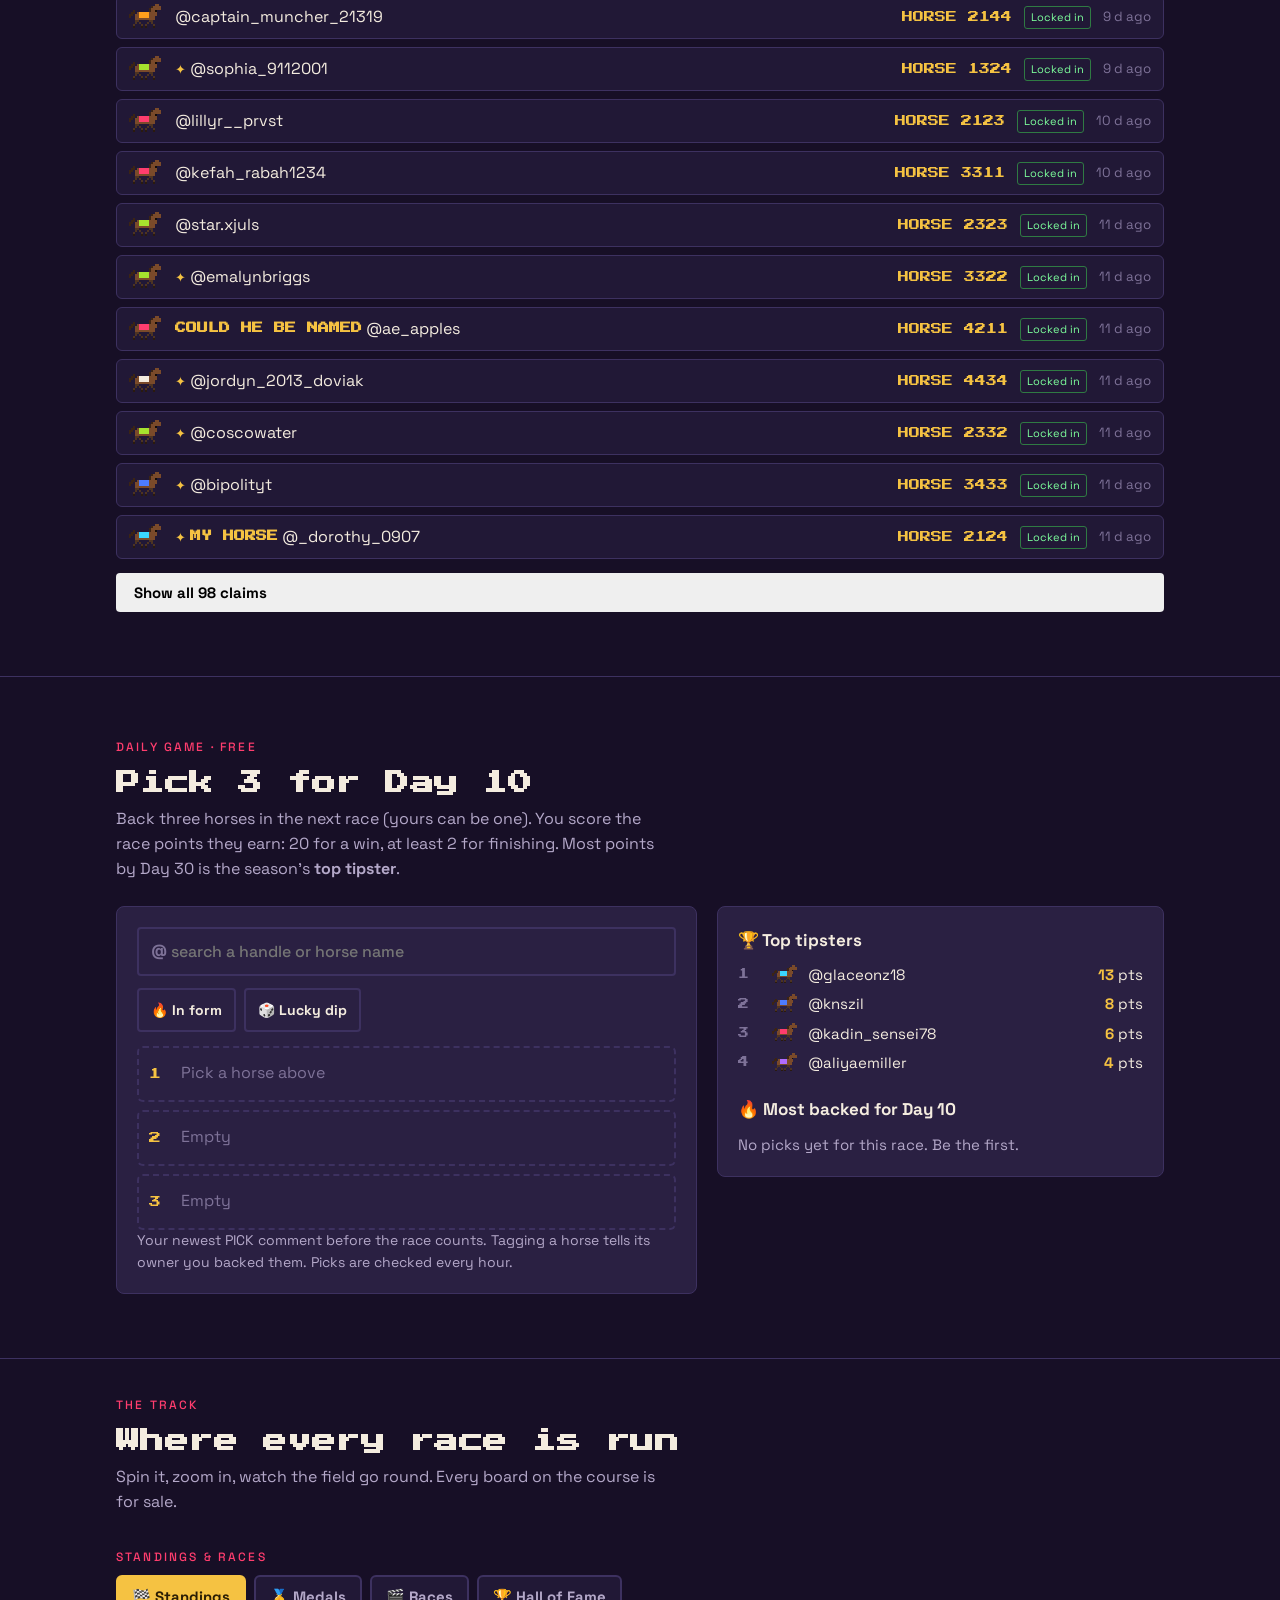
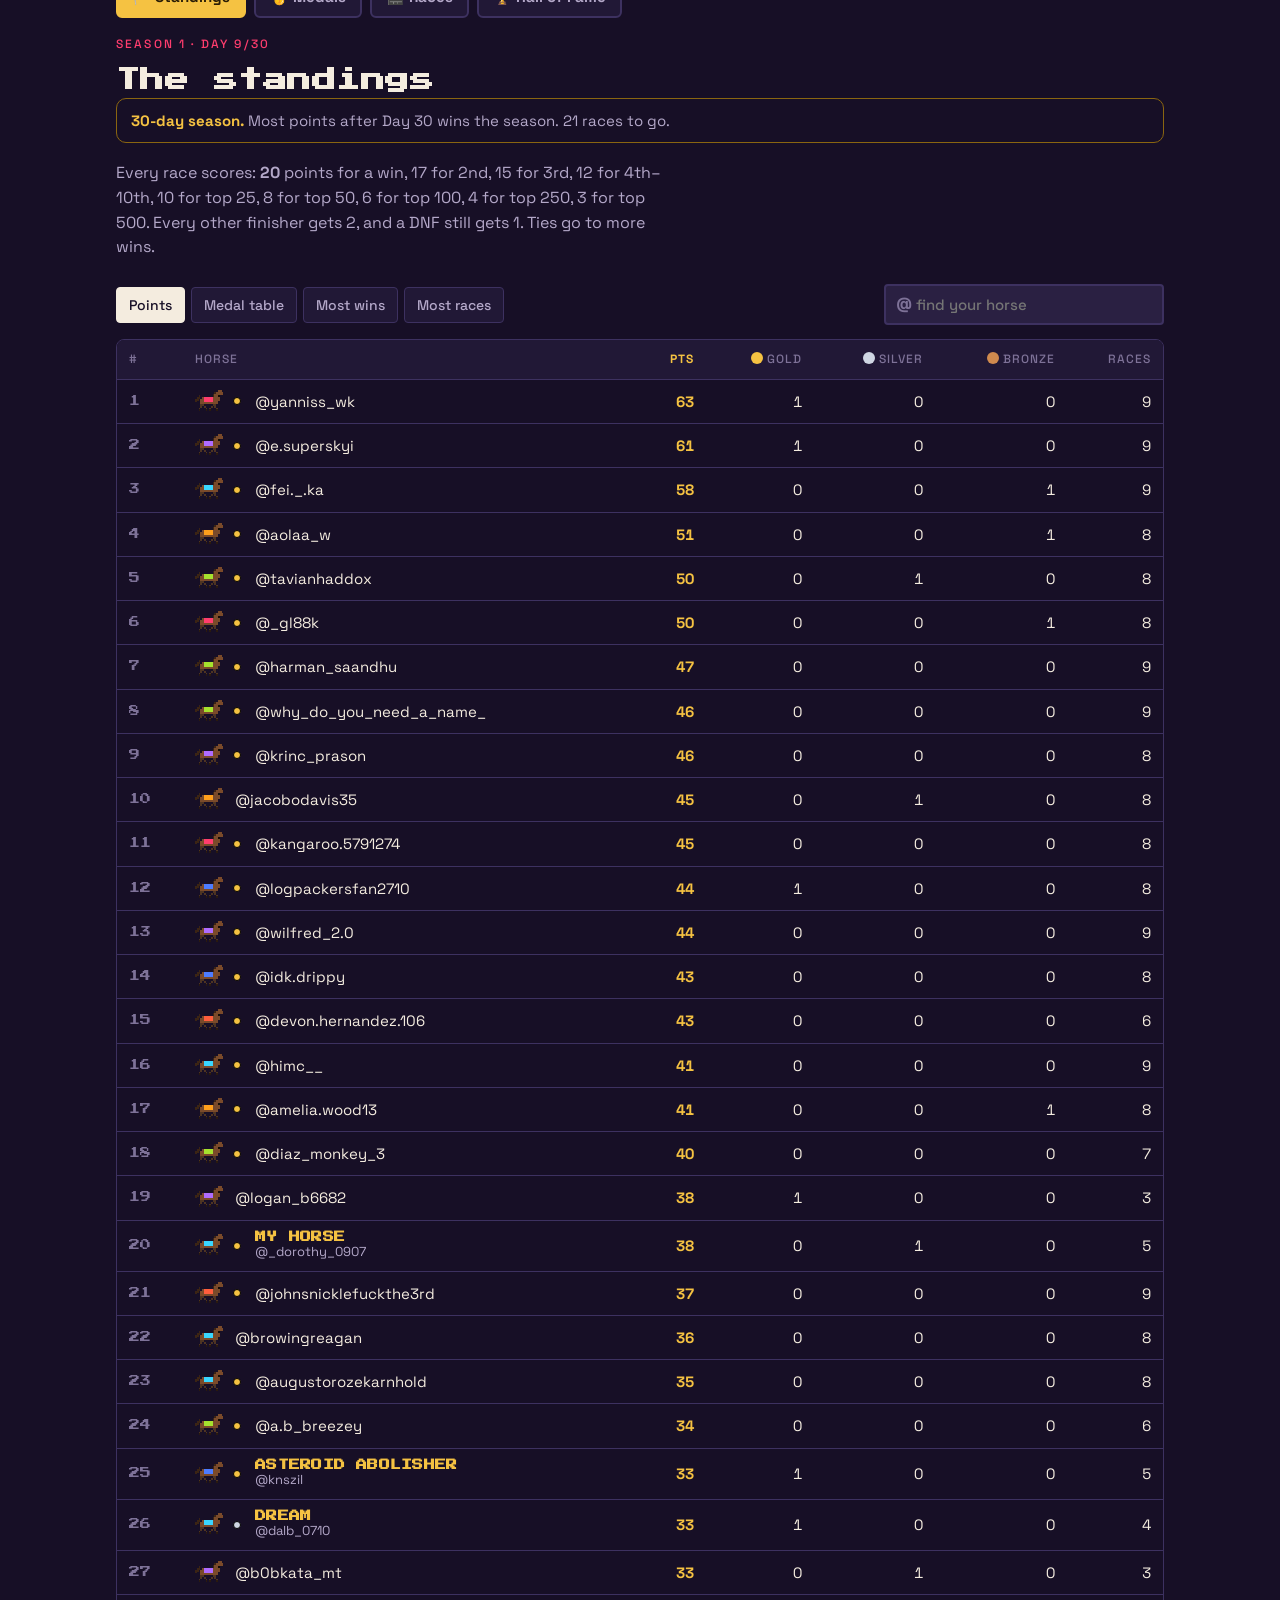
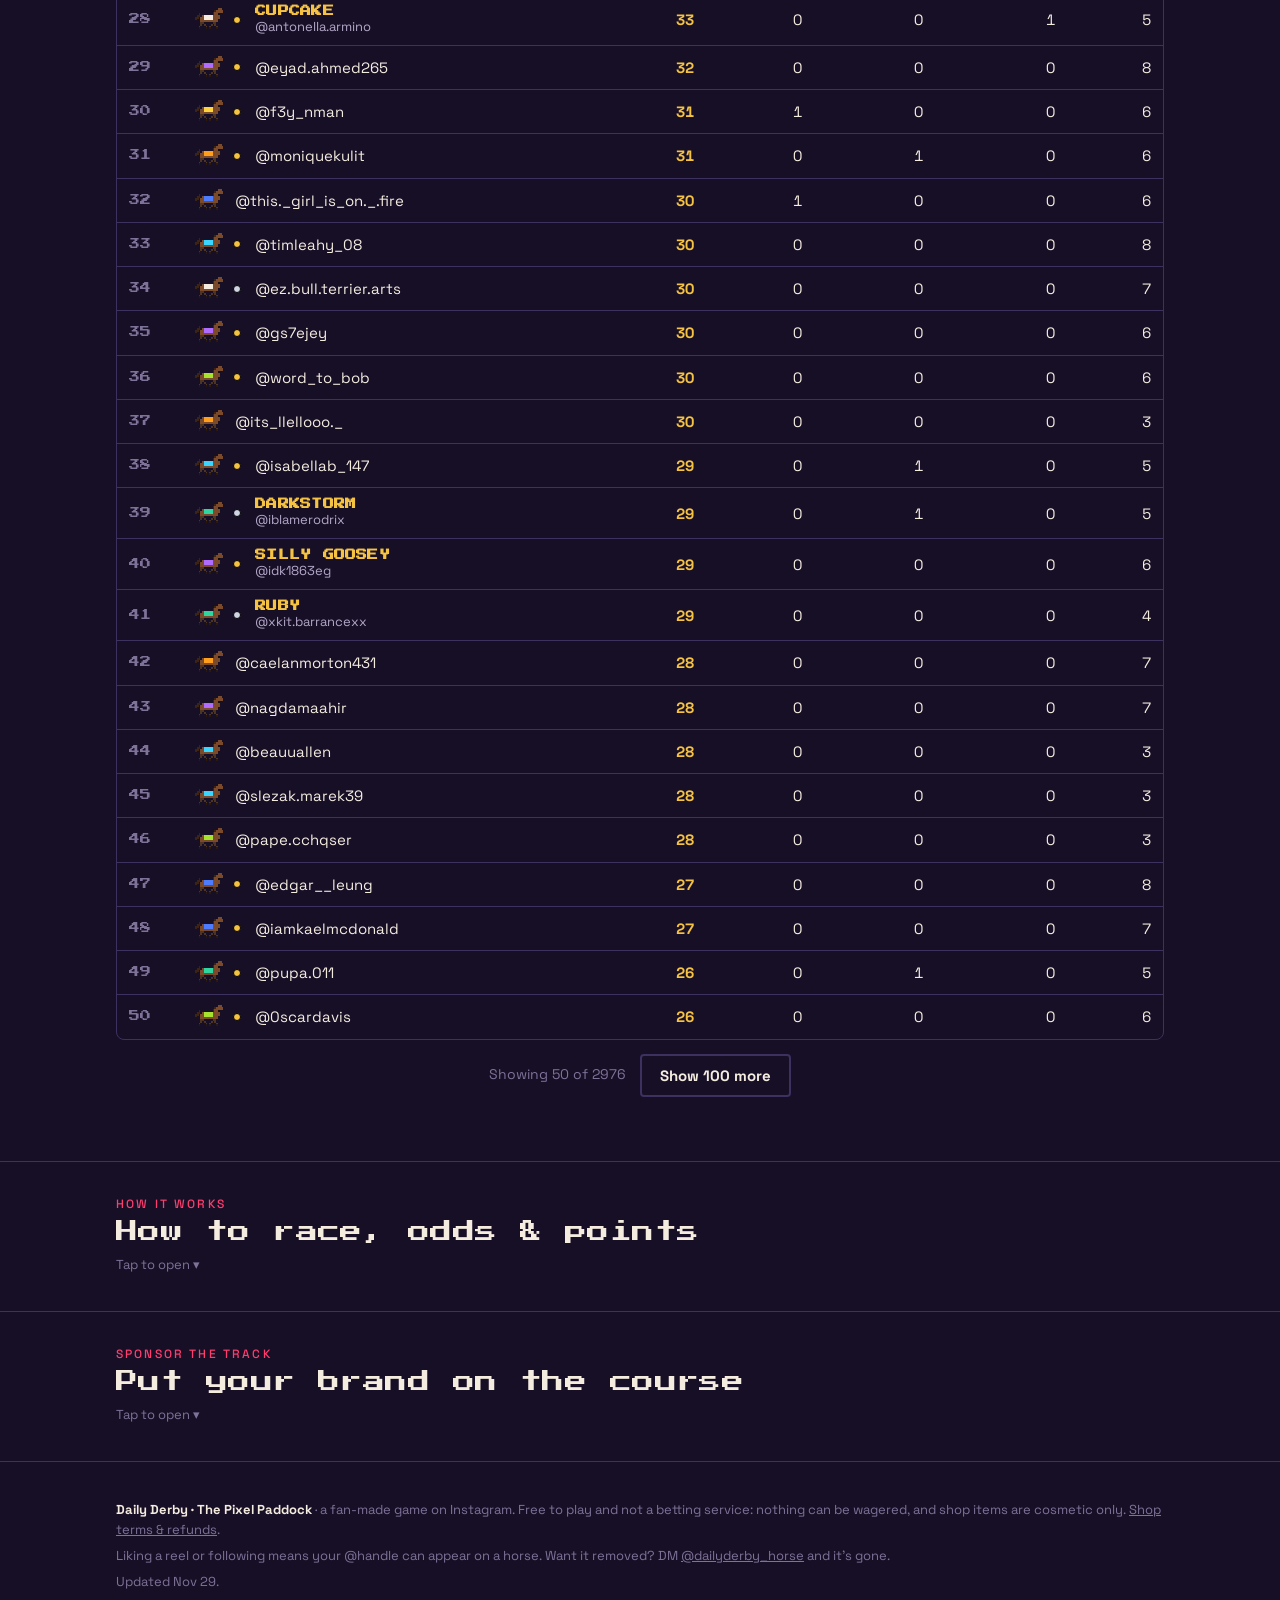
==== commit 64b0218e: "Standings: skip unranked house horses Co-Authored-By: Claude Opus 5.5 <noreply@anthropic.com>" ====
--- a/index.html
+++ b/index.html
@@ -1312,7 +1312,7 @@
     };
     let boardLimit = 50;
     function board(mode) {
-      const all = horses.map(h => ({ h, ...stats(h) })).sort(sorters[mode]).map((r, i) => ({ ...r, rank: i + 1 }));
+      const all = horses.filter(h => !(D.unranked || []).includes(norm(h.handle))).map(h => ({ h, ...stats(h) })).sort(sorters[mode]).map((r, i) => ({ ...r, rank: i + 1 }));
       const q = norm($("#boardSearch").value);
       const meH = norm(savedHorse().handle || "");
       const rows = q ? all.filter(r => norm(r.h.handle).includes(q) || horseName(r.h).toLowerCase().includes(q)) : all.slice(0, boardLimit);
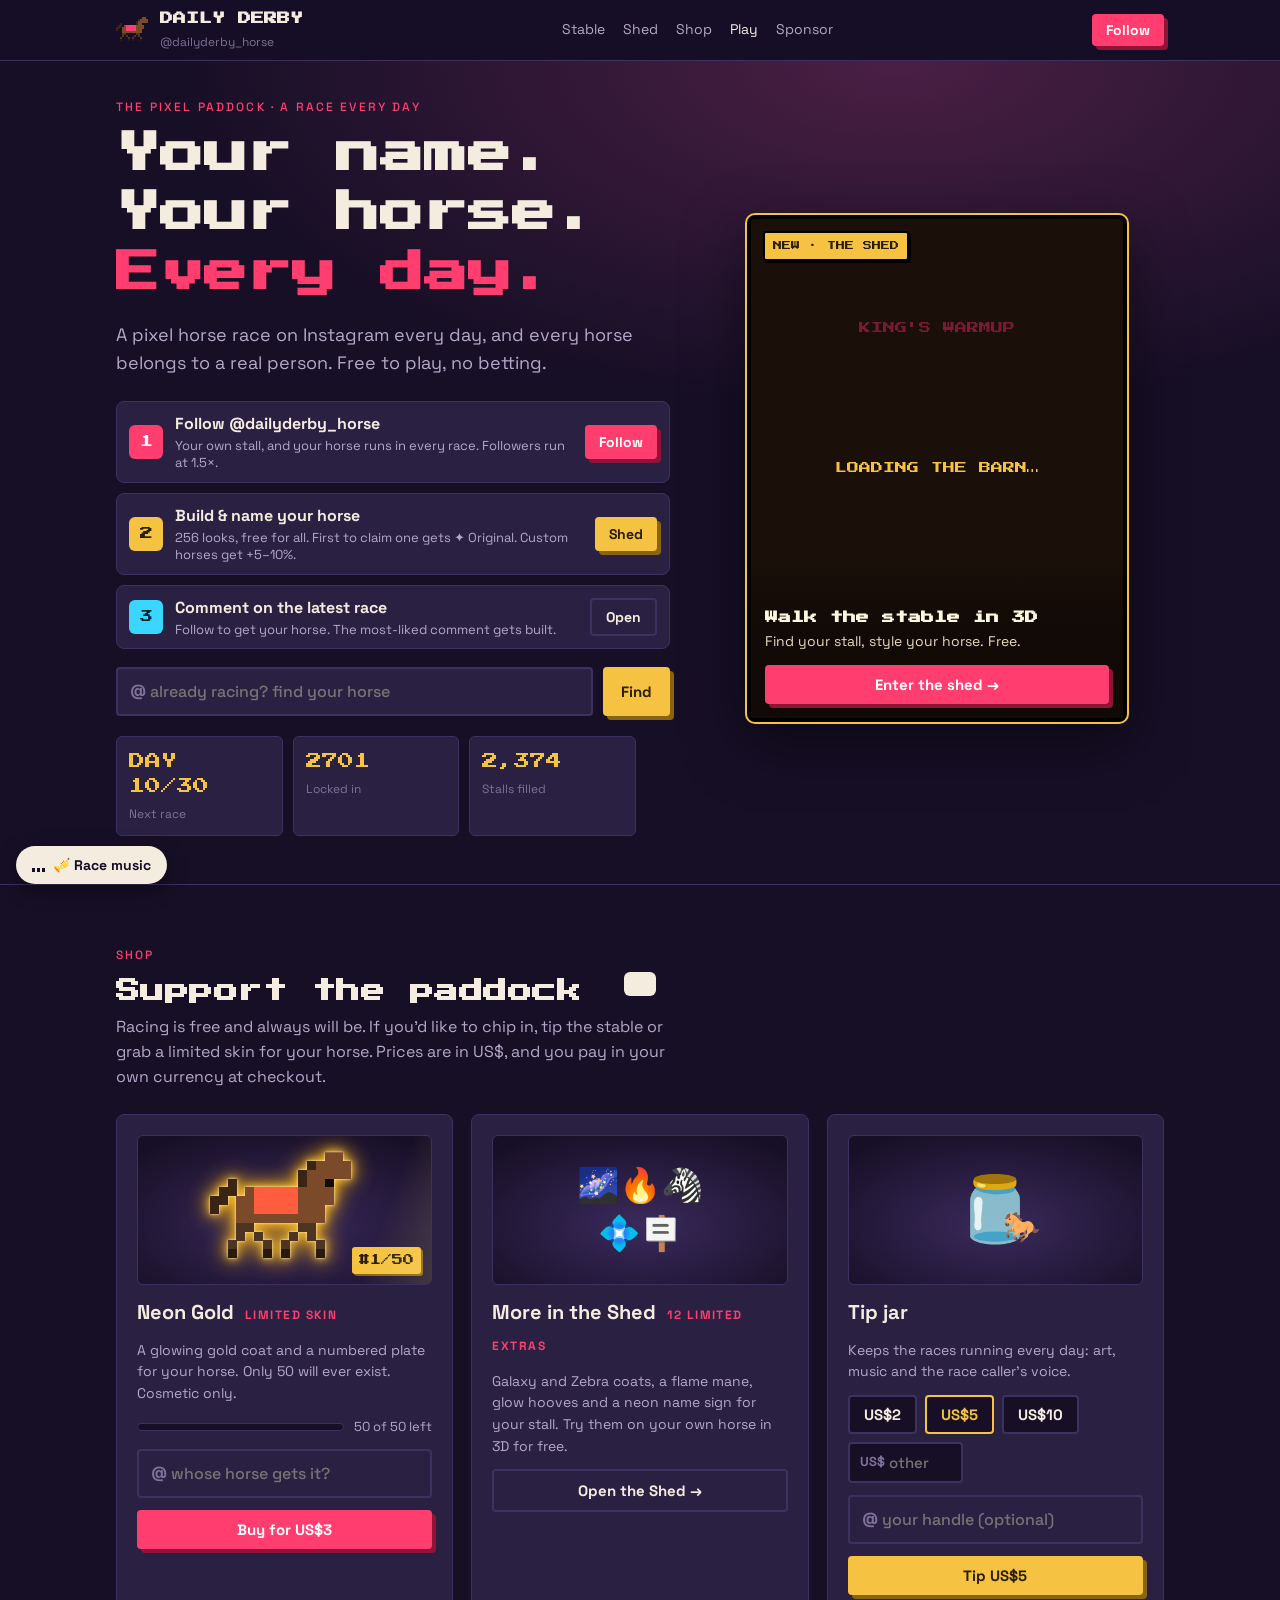
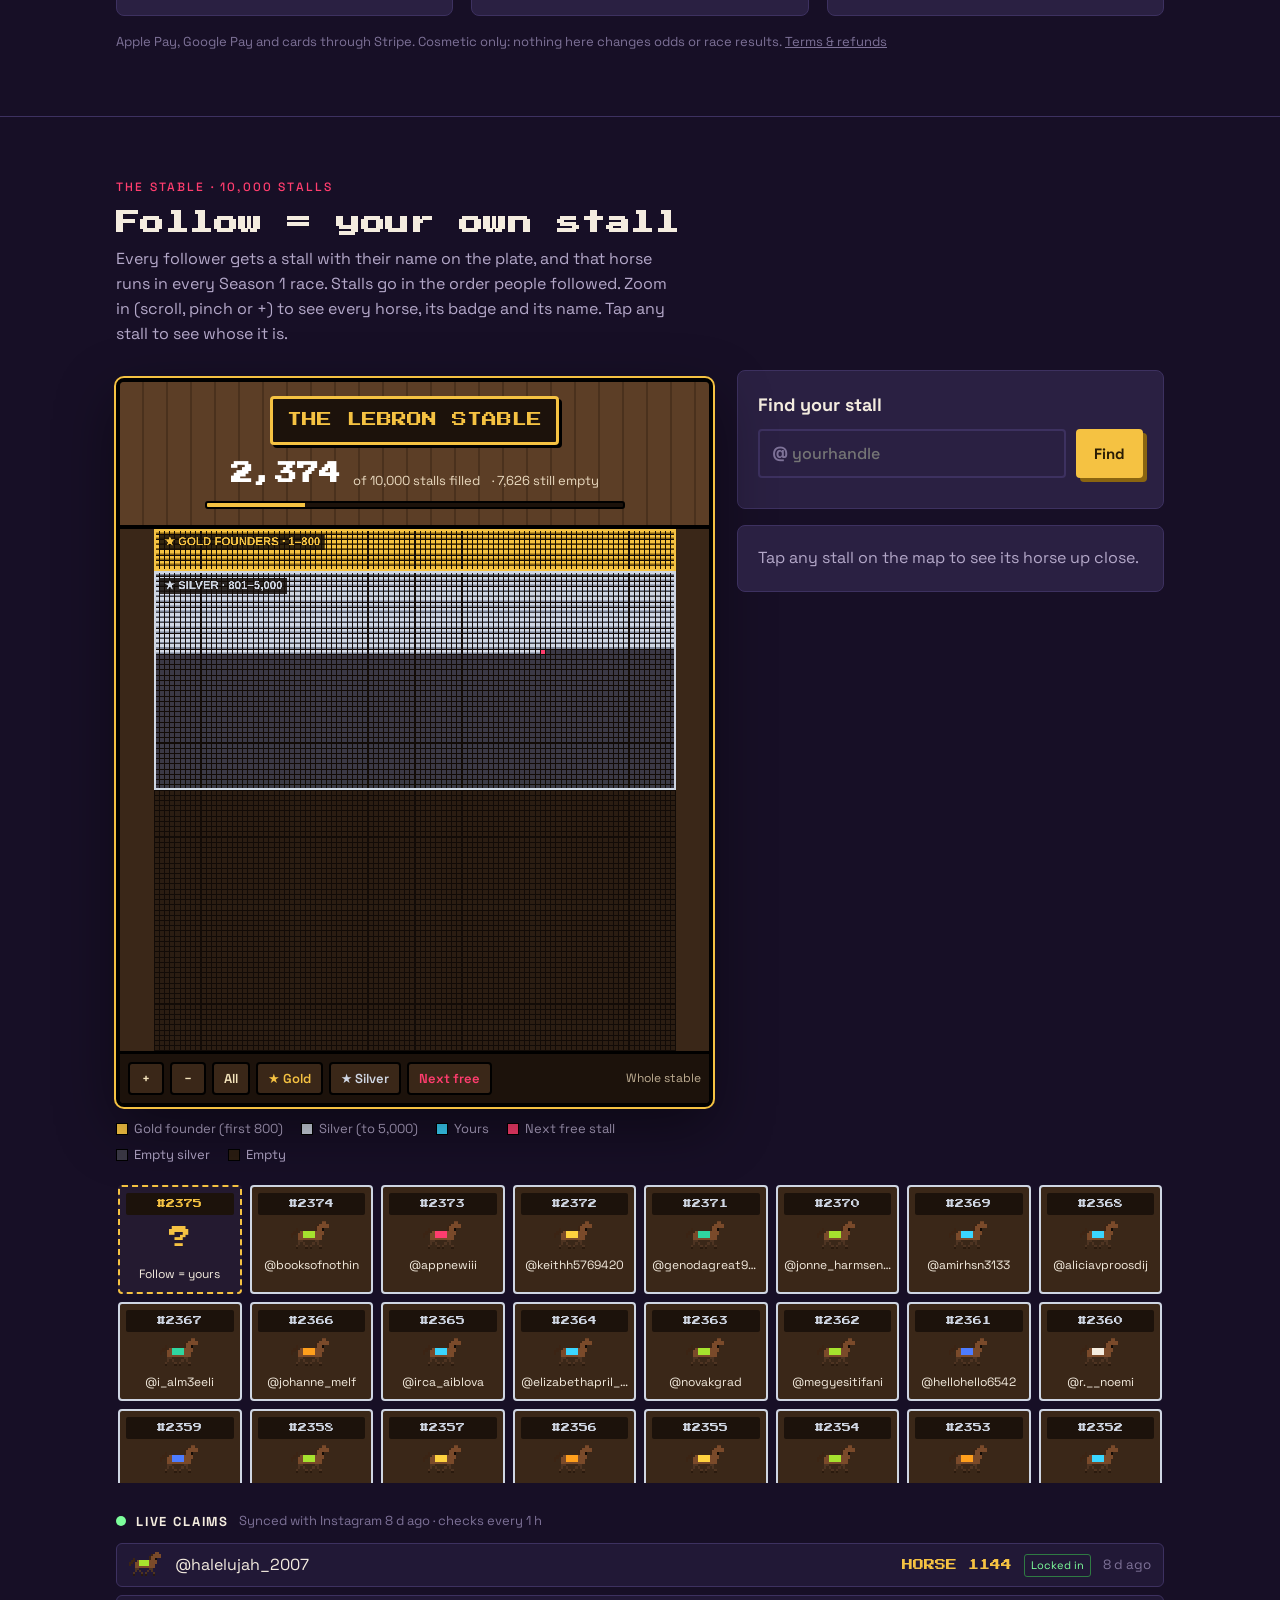
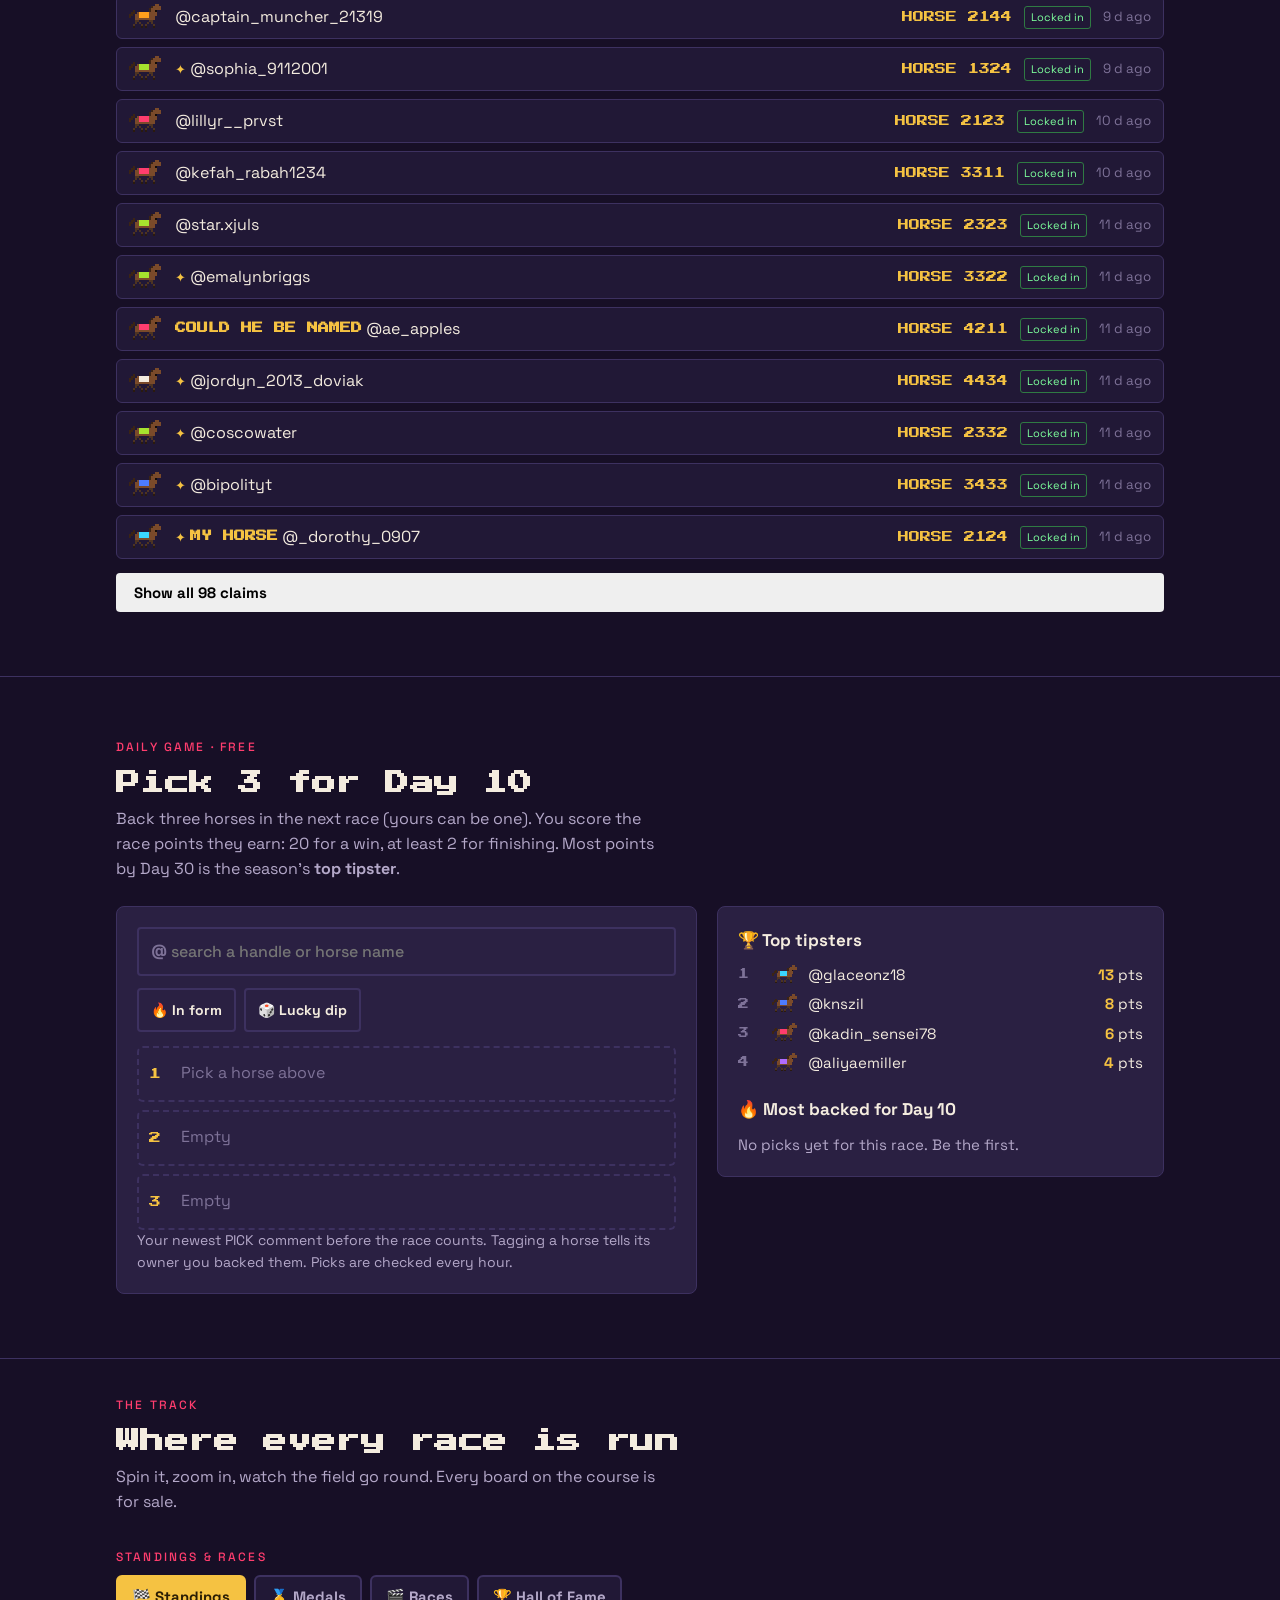
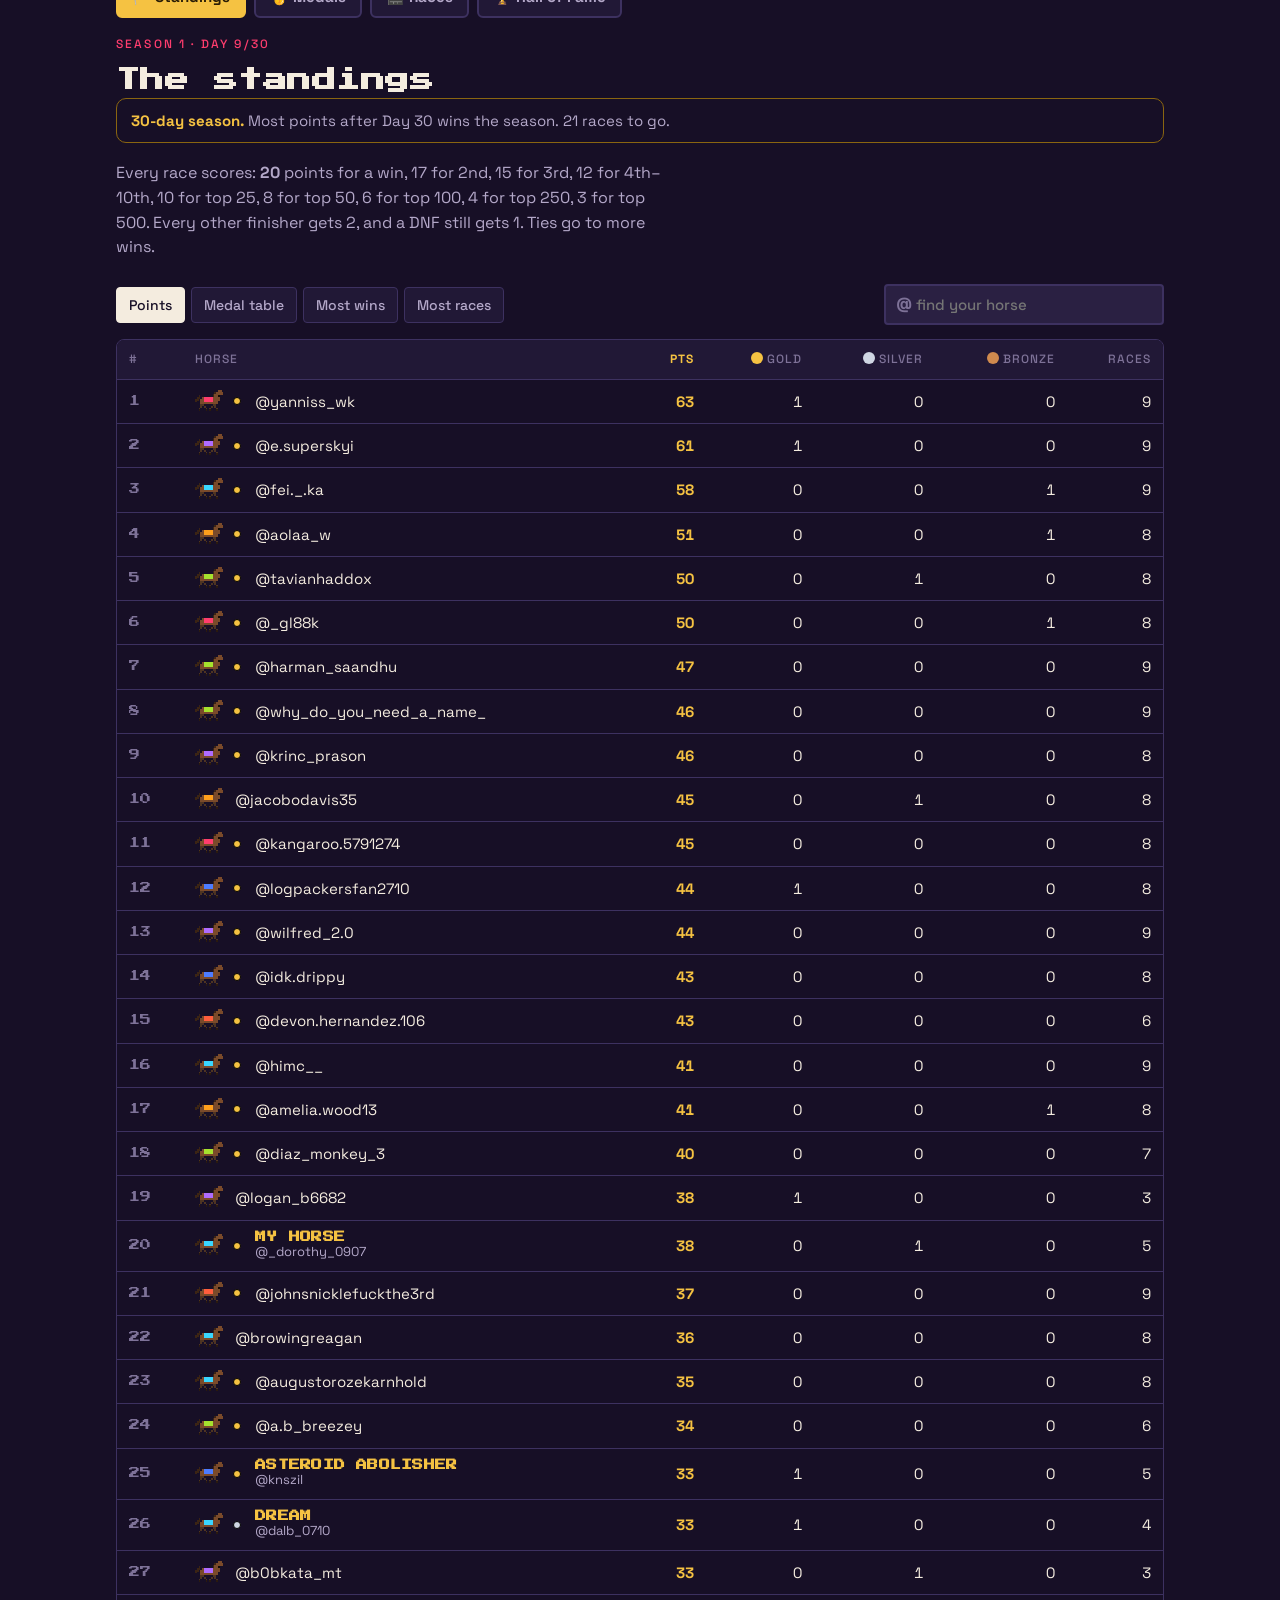
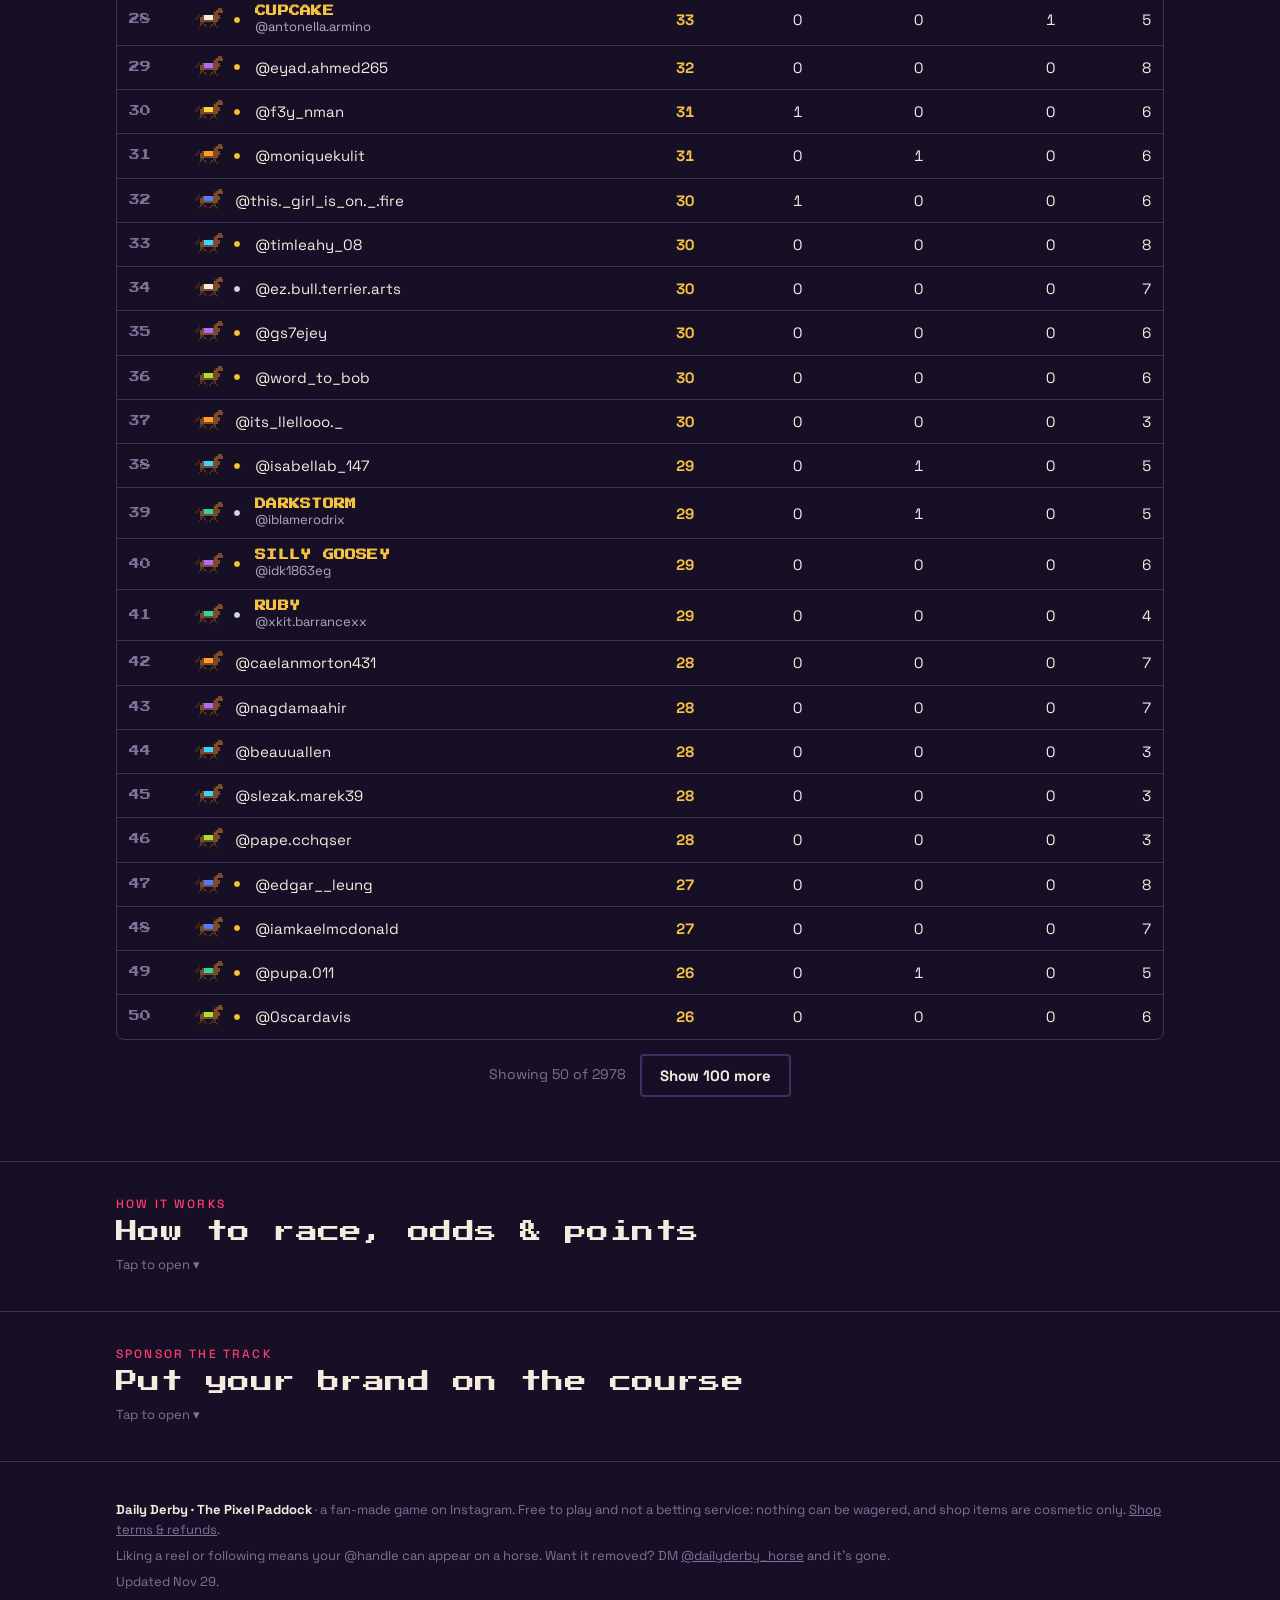
==== commit ee48529d: "Standings: house horses sit around rank 200 Co-Authored-By: Claude Opus 5.5 <noreply@anthropic.com>" ====
--- a/index.html
+++ b/index.html
@@ -1312,7 +1312,9 @@
     };
     let boardLimit = 50;
     function board(mode) {
-      const all = horses.filter(h => !(D.unranked || []).includes(norm(h.handle))).map(h => ({ h, ...stats(h) })).sort(sorters[mode]).map((r, i) => ({ ...r, rank: i + 1 }));
+      const house = D.unranked || [], ranked = horses.filter(h => !house.includes(norm(h.handle))).map(h => ({ h, ...stats(h) })).sort(sorters[mode]);
+      horses.filter(h => house.includes(norm(h.handle))).forEach((h, k) => ranked.splice(Math.min(ranked.length, 199 + k * 7), 0, { h, ...stats(h) }));
+      const all = ranked.map((r, i) => ({ ...r, rank: i + 1 }));
       const q = norm($("#boardSearch").value);
       const meH = norm(savedHorse().handle || "");
       const rows = q ? all.filter(r => norm(r.h.handle).includes(q) || horseName(r.h).toLowerCase().includes(q)) : all.slice(0, boardLimit);
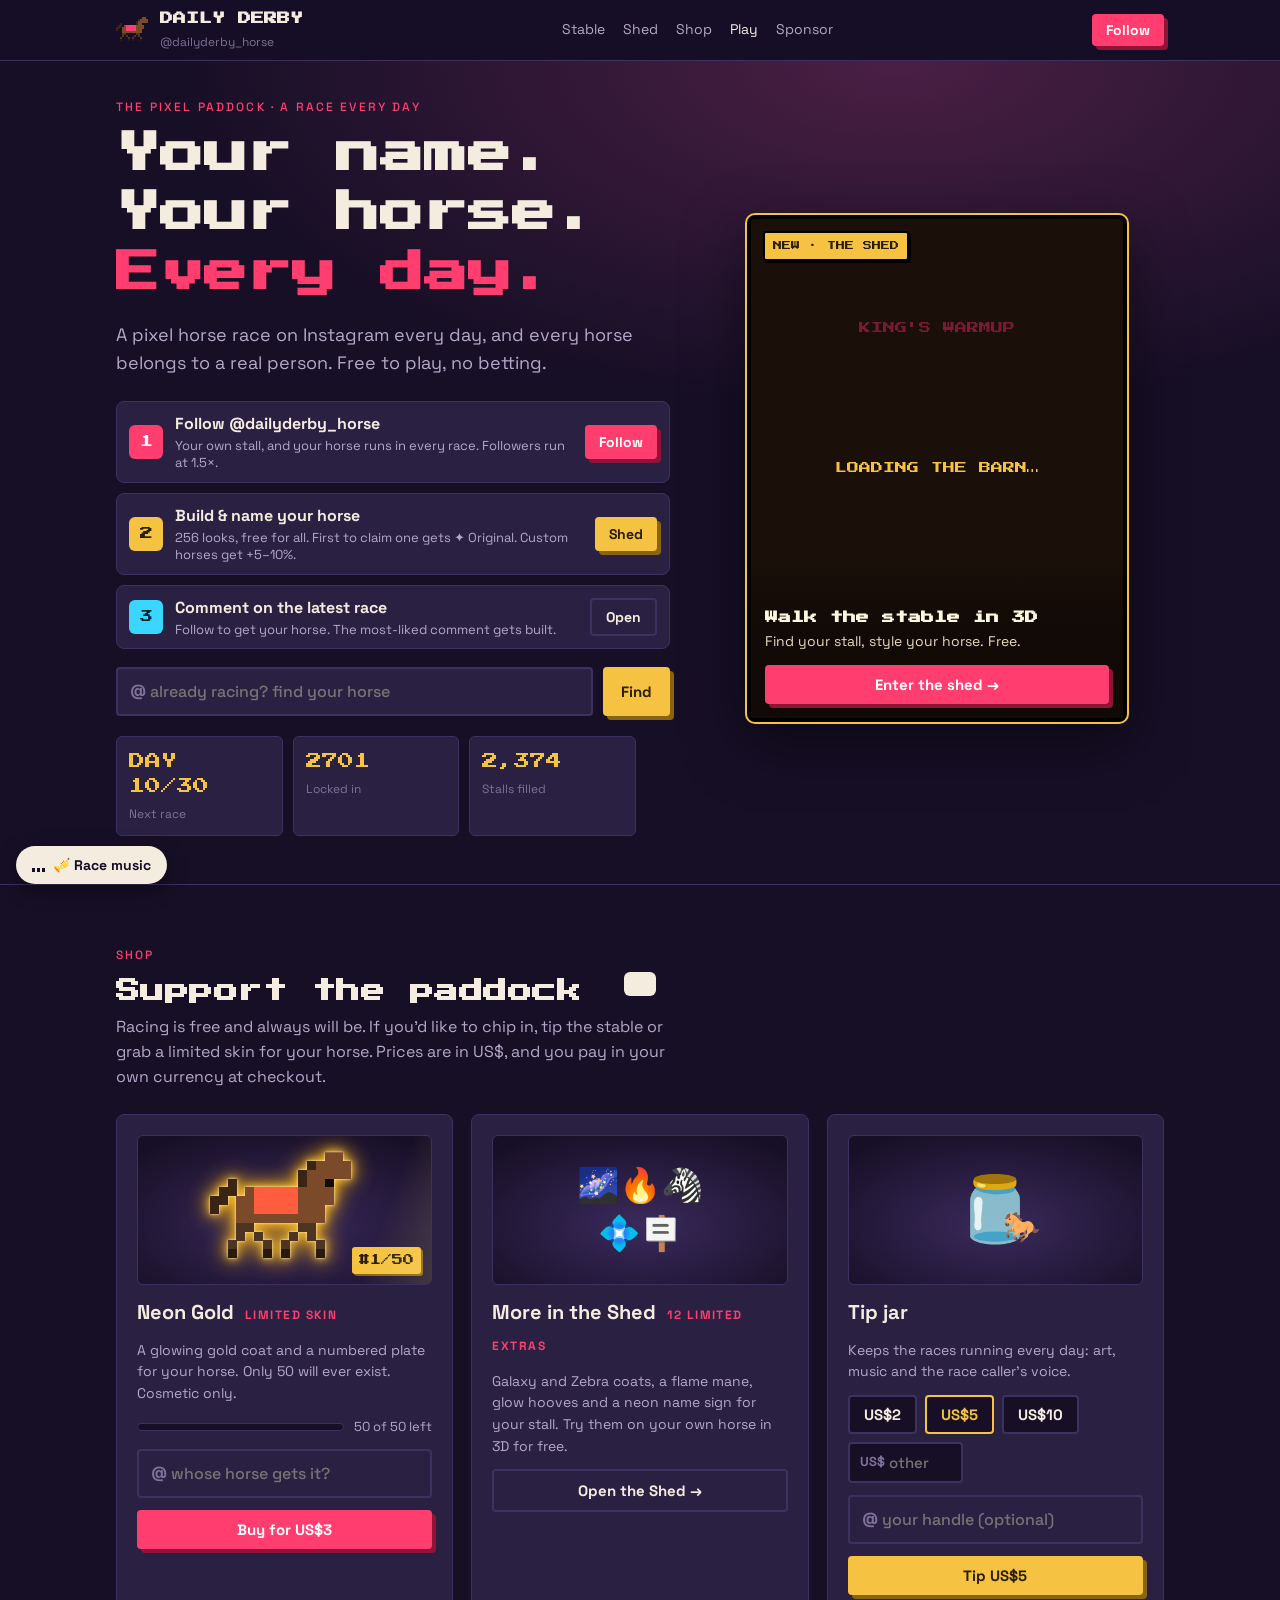
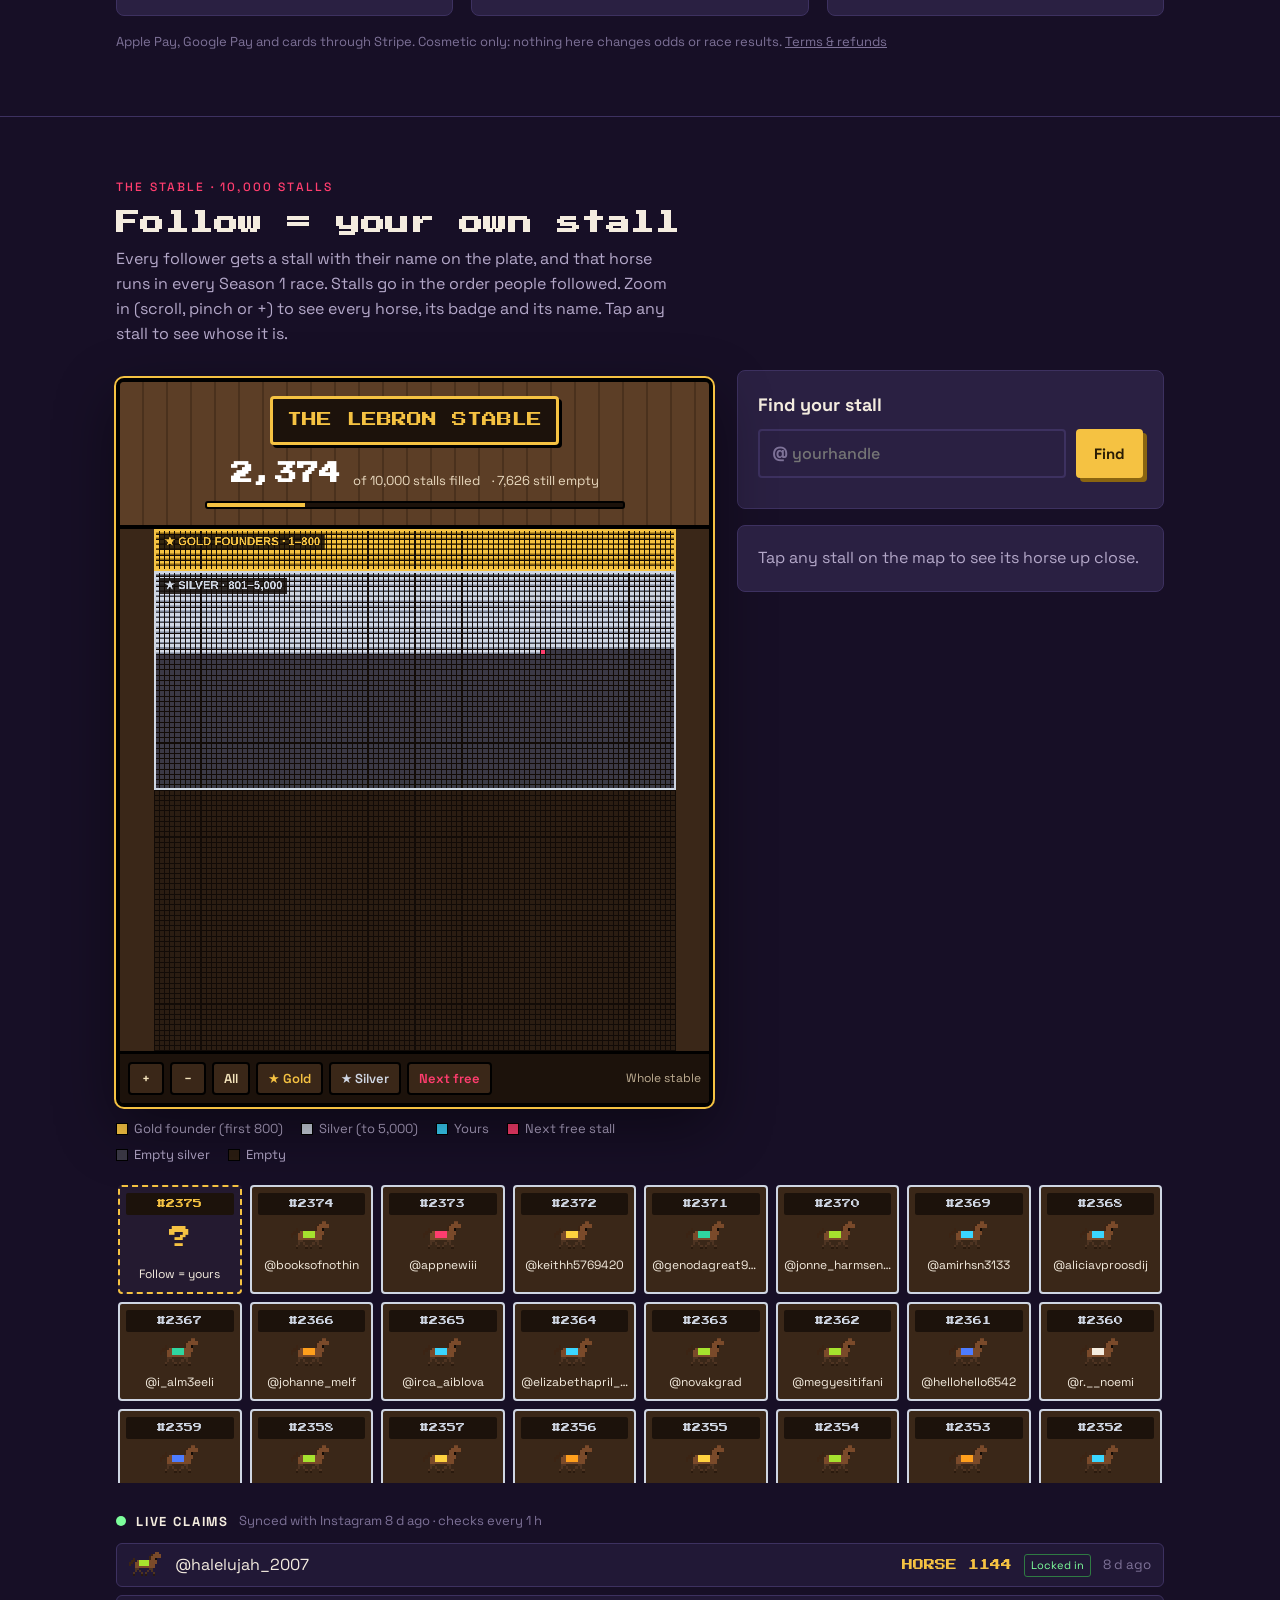
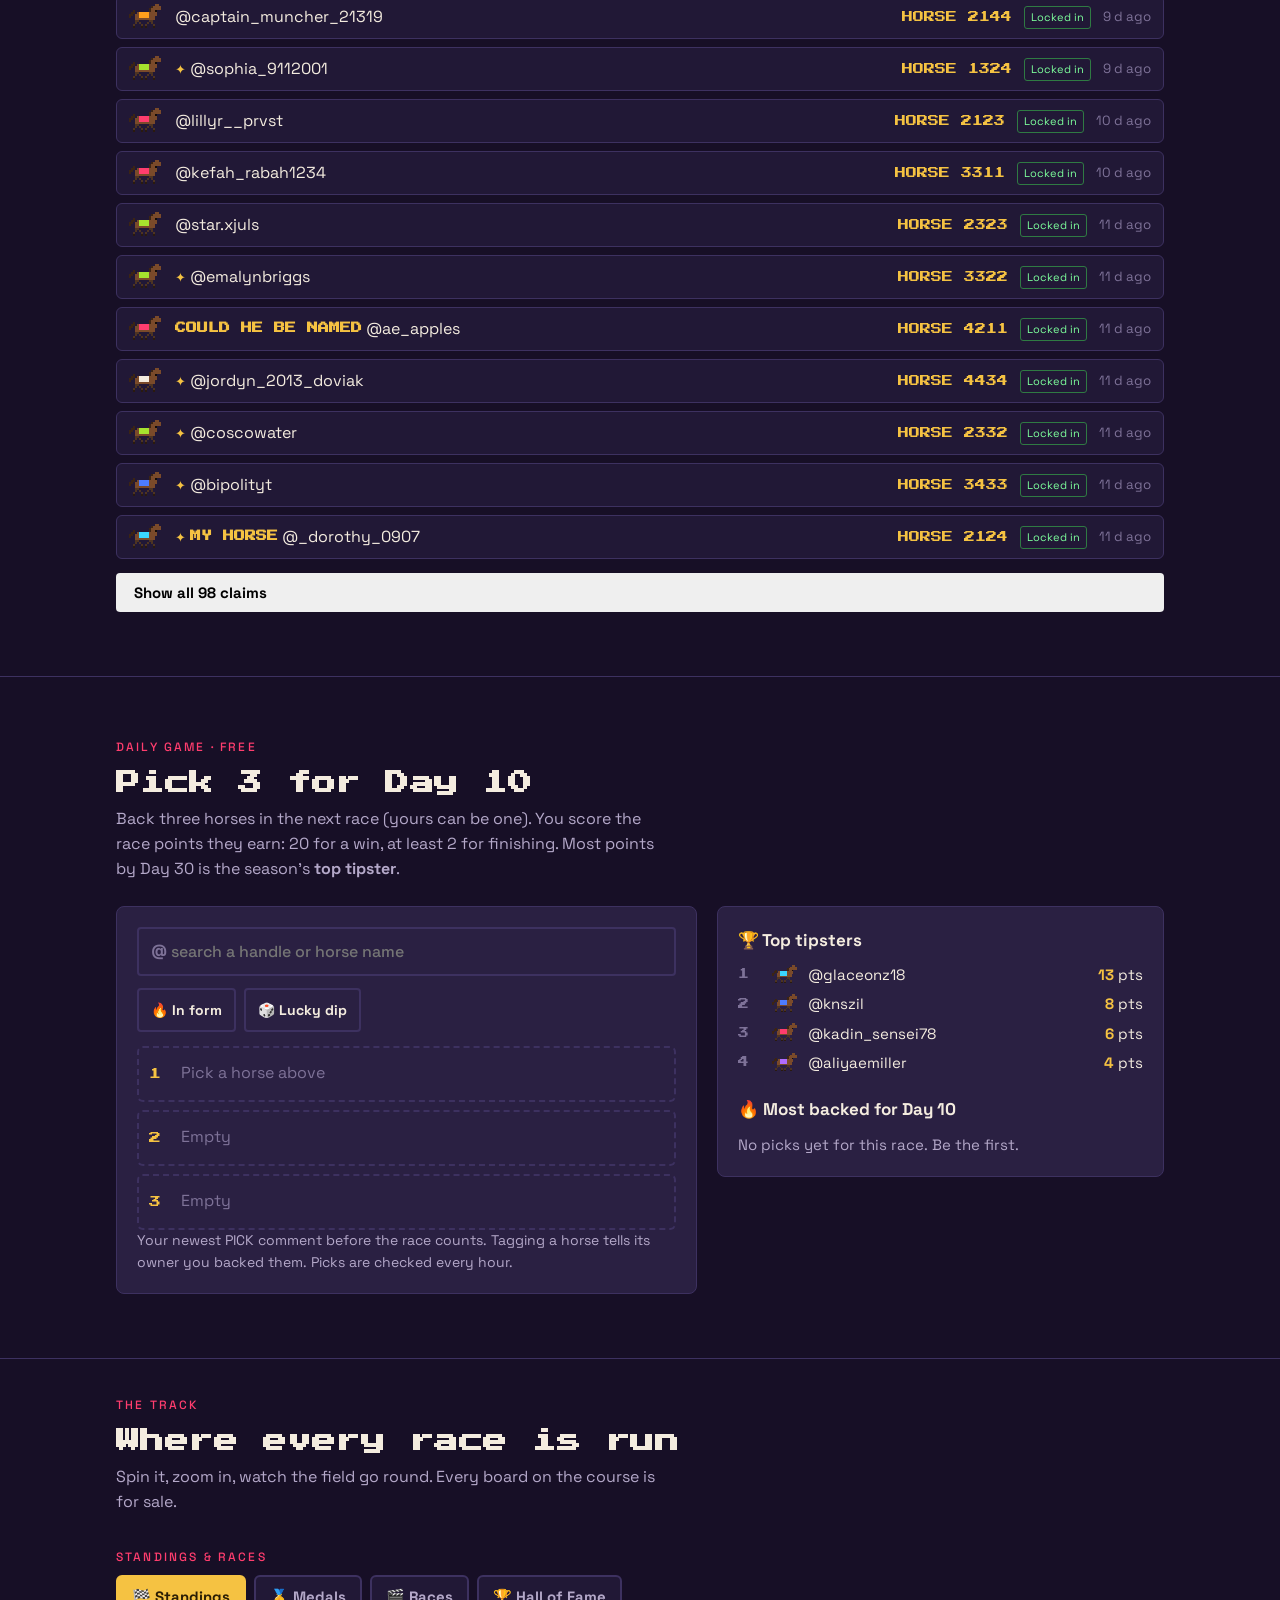
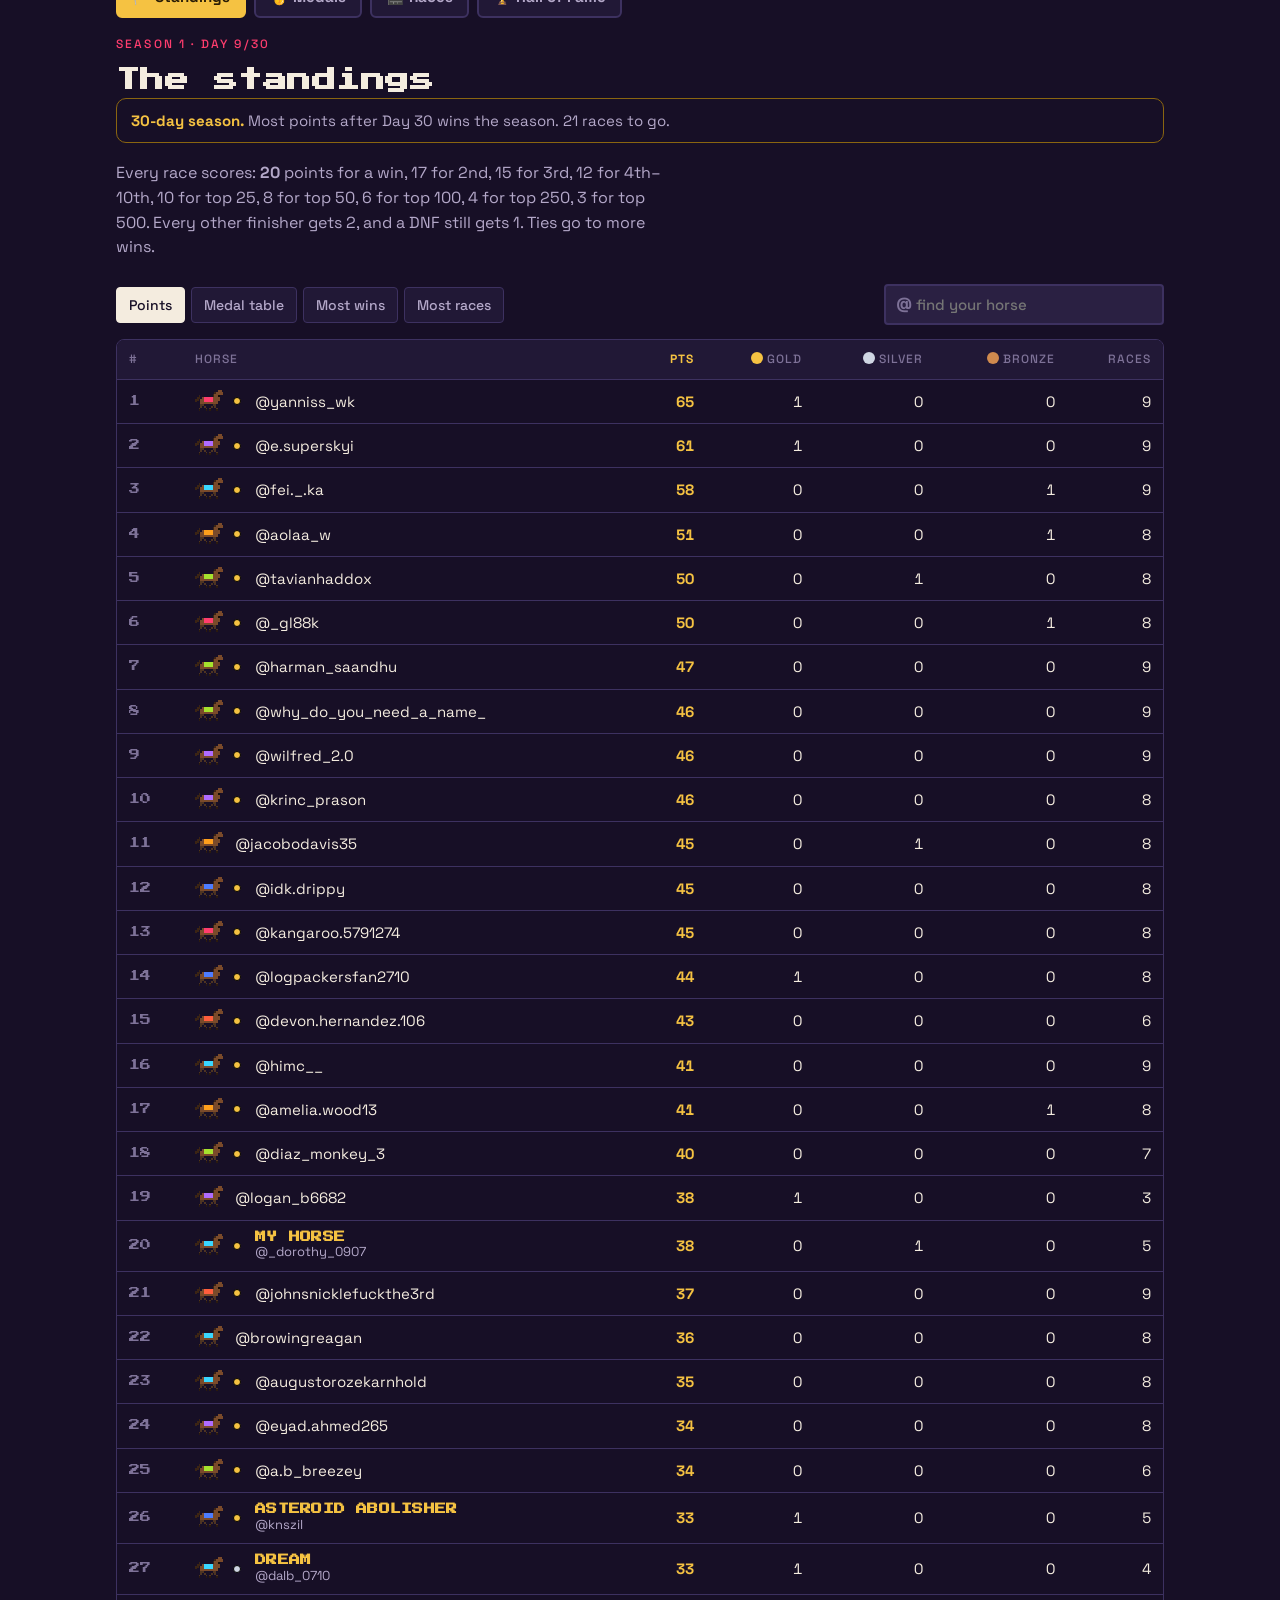
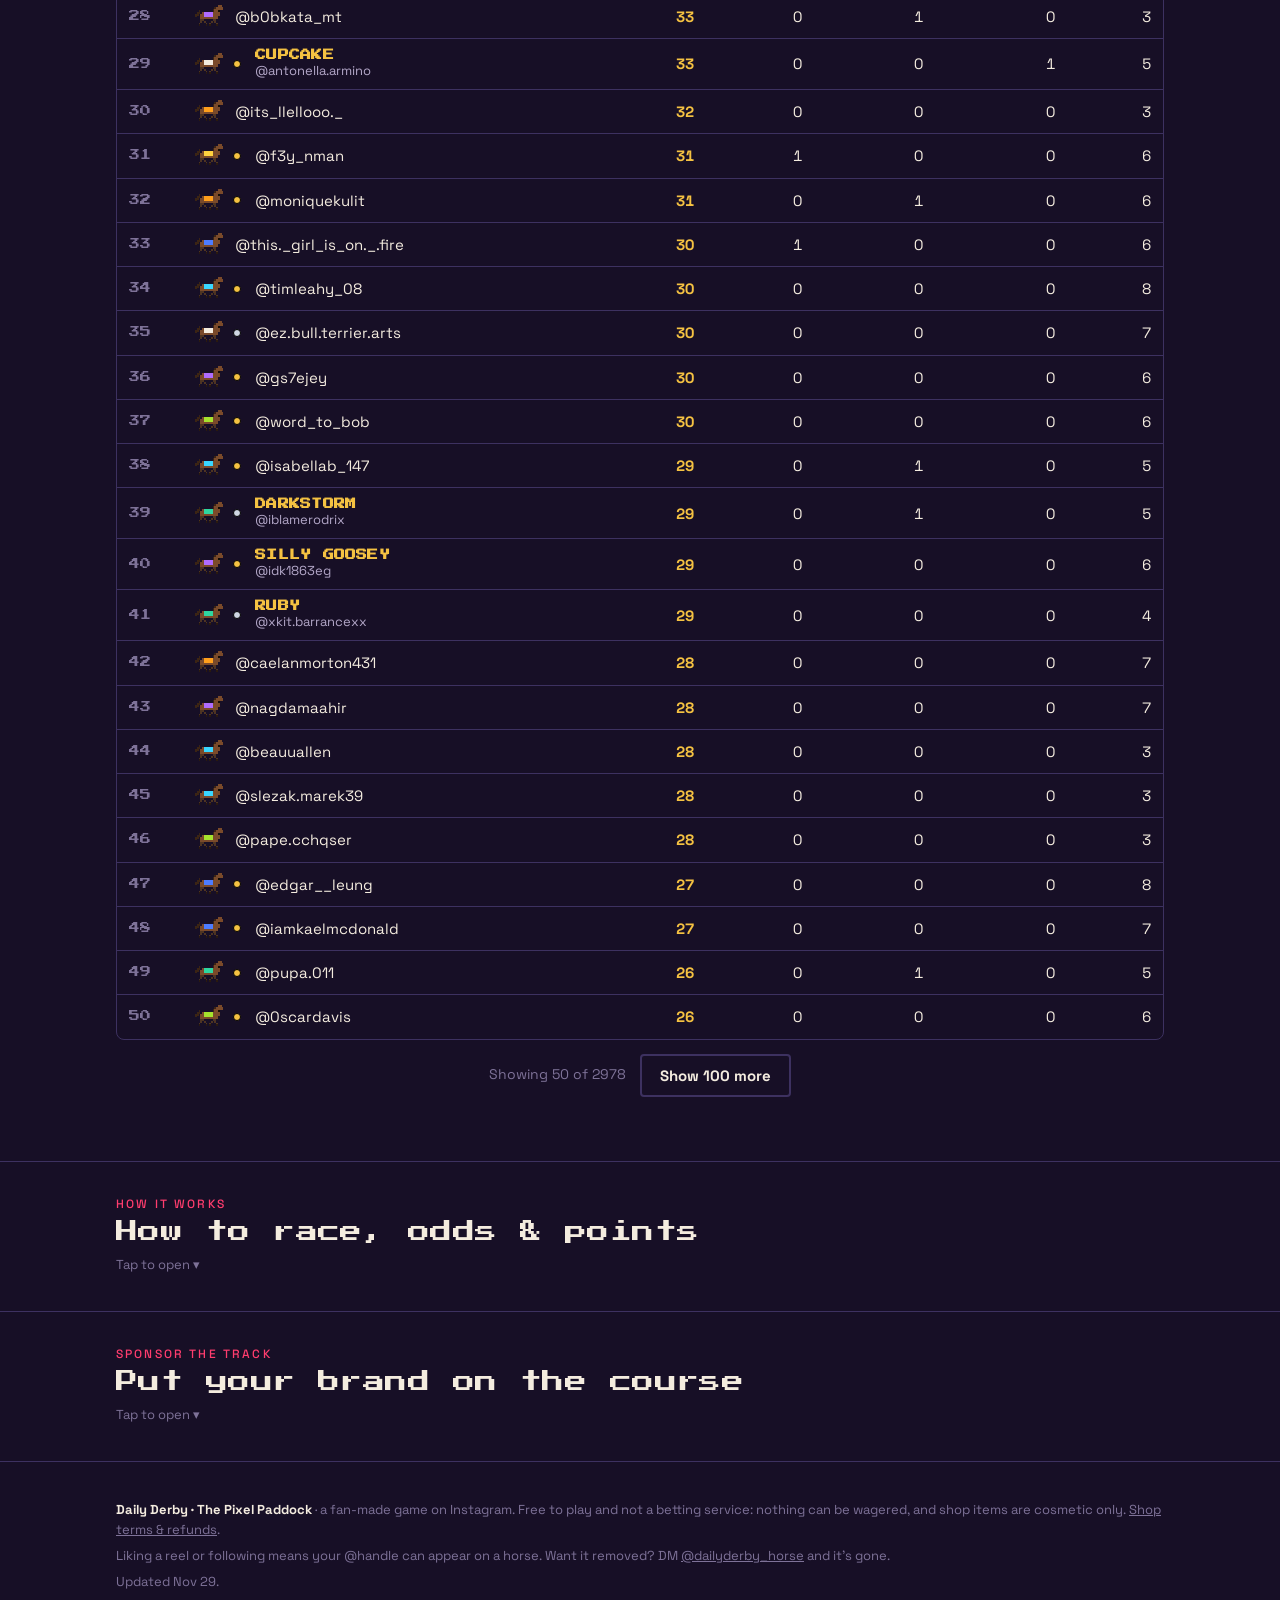
==== commit 3e3aba53: "Remove house horses from Days 1-3, 5, 7 results; standings from real points Co-Authored-By: Claude O" ====
--- a/index.html
+++ b/index.html
@@ -1312,9 +1312,7 @@
     };
     let boardLimit = 50;
     function board(mode) {
-      const house = D.unranked || [], ranked = horses.filter(h => !house.includes(norm(h.handle))).map(h => ({ h, ...stats(h) })).sort(sorters[mode]);
-      horses.filter(h => house.includes(norm(h.handle))).forEach((h, k) => ranked.splice(Math.min(ranked.length, 199 + k * 7), 0, { h, ...stats(h) }));
-      const all = ranked.map((r, i) => ({ ...r, rank: i + 1 }));
+      const all = horses.map(h => ({ h, ...stats(h) })).sort(sorters[mode]).map((r, i) => ({ ...r, rank: i + 1 }));
       const q = norm($("#boardSearch").value);
       const meH = norm(savedHorse().handle || "");
       const rows = q ? all.filter(r => norm(r.h.handle).includes(q) || horseName(r.h).toLowerCase().includes(q)) : all.slice(0, boardLimit);
